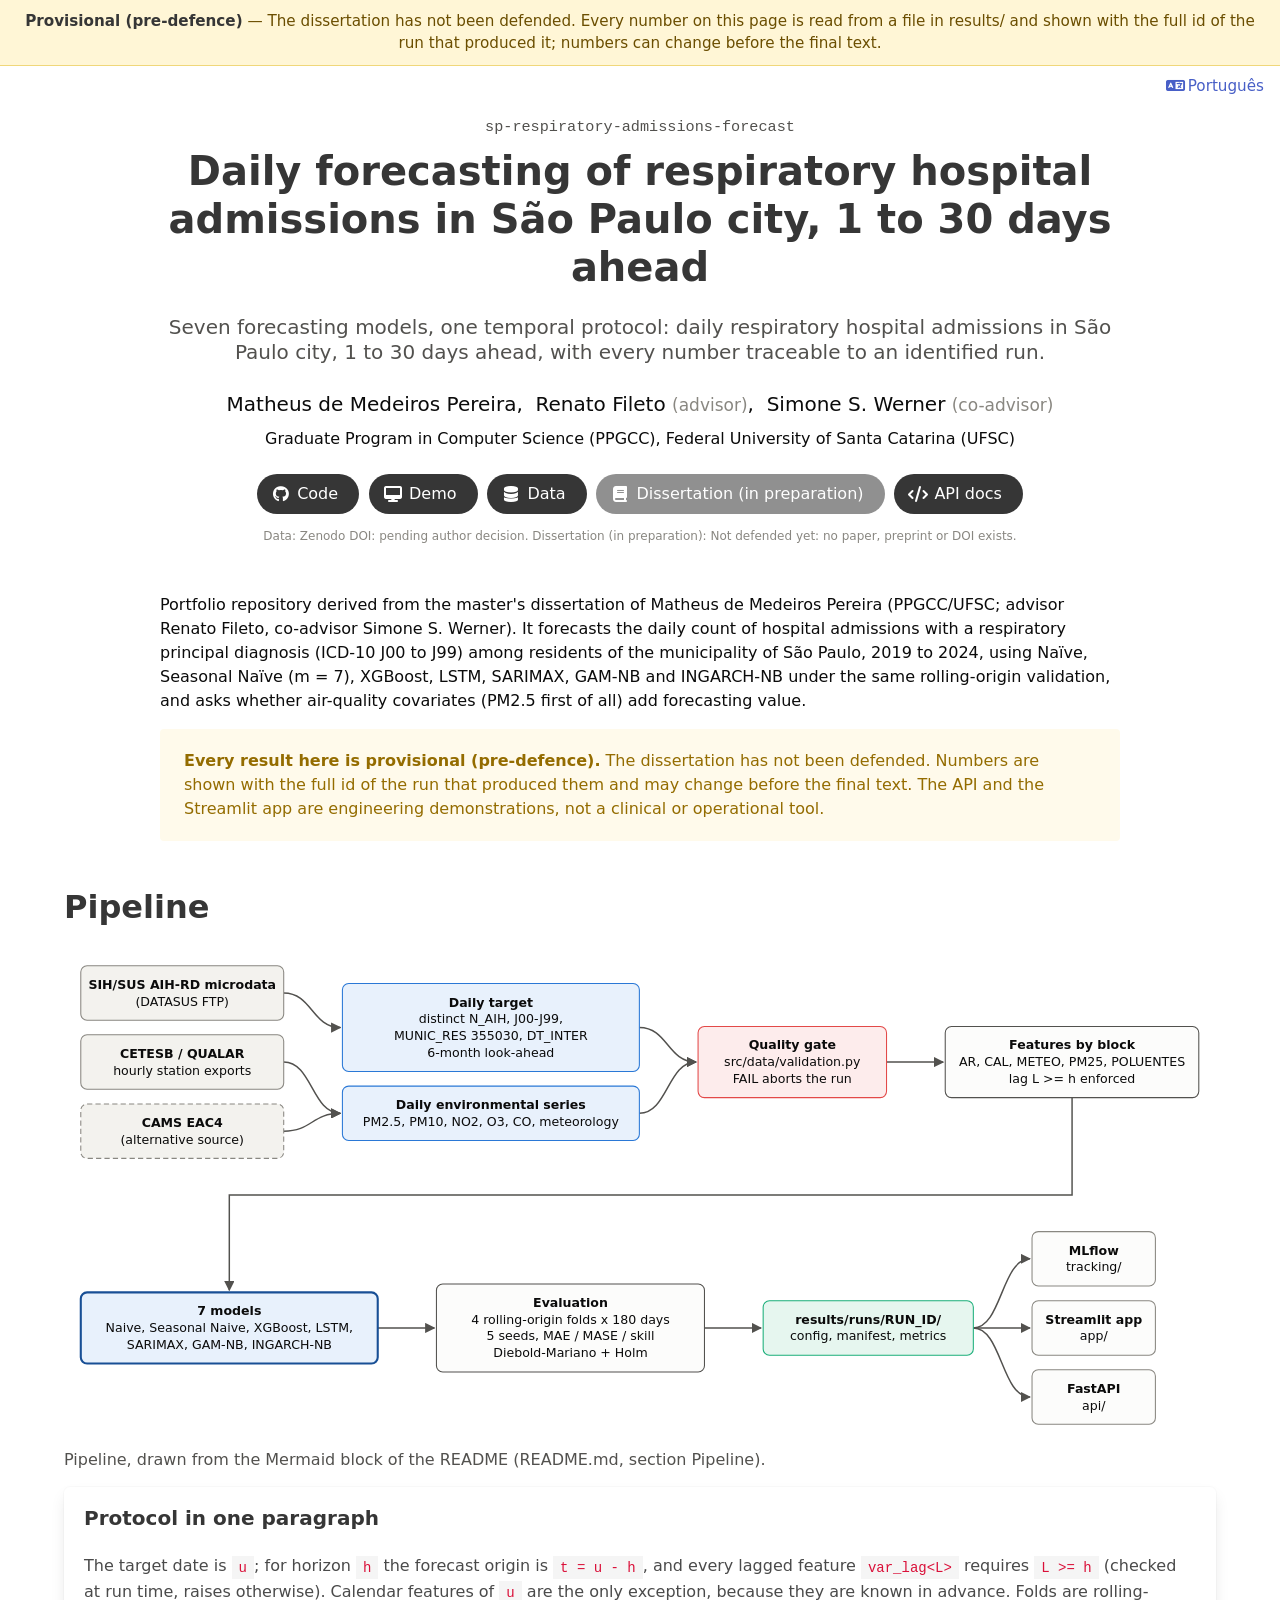
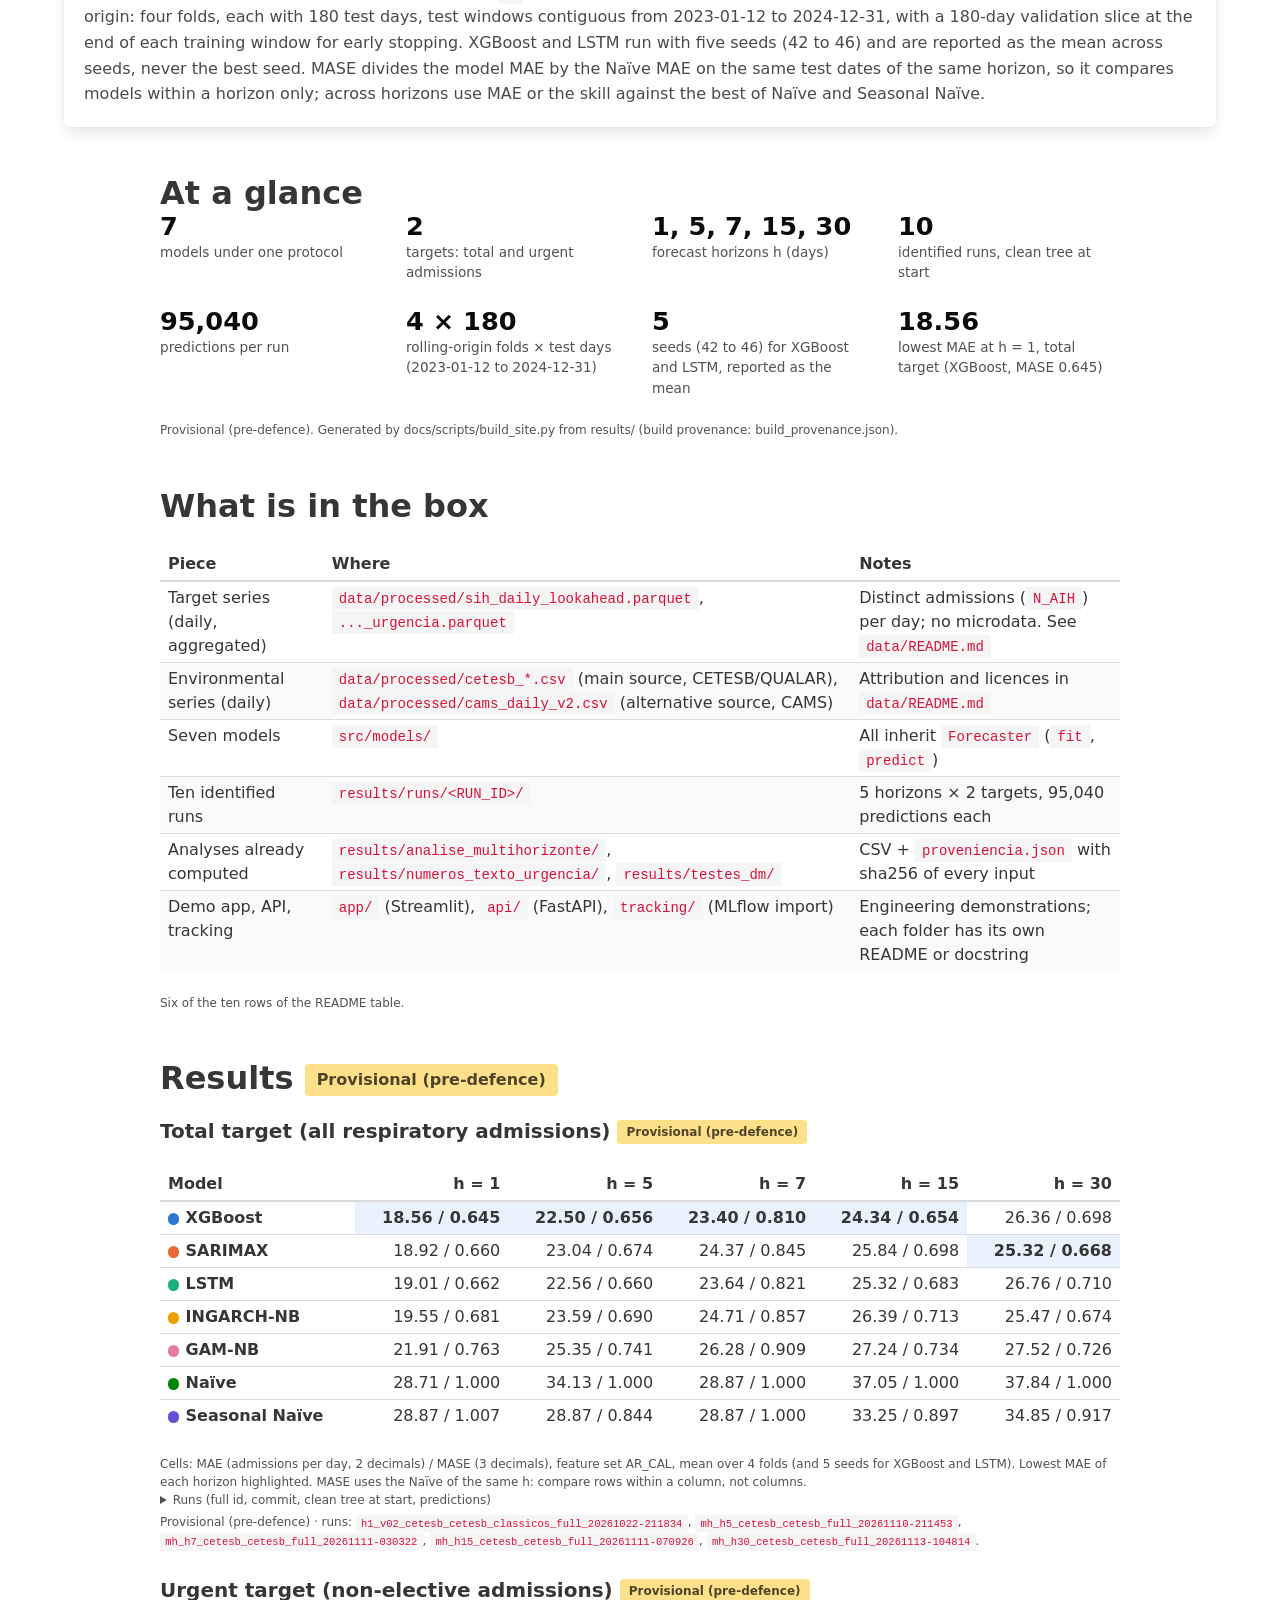
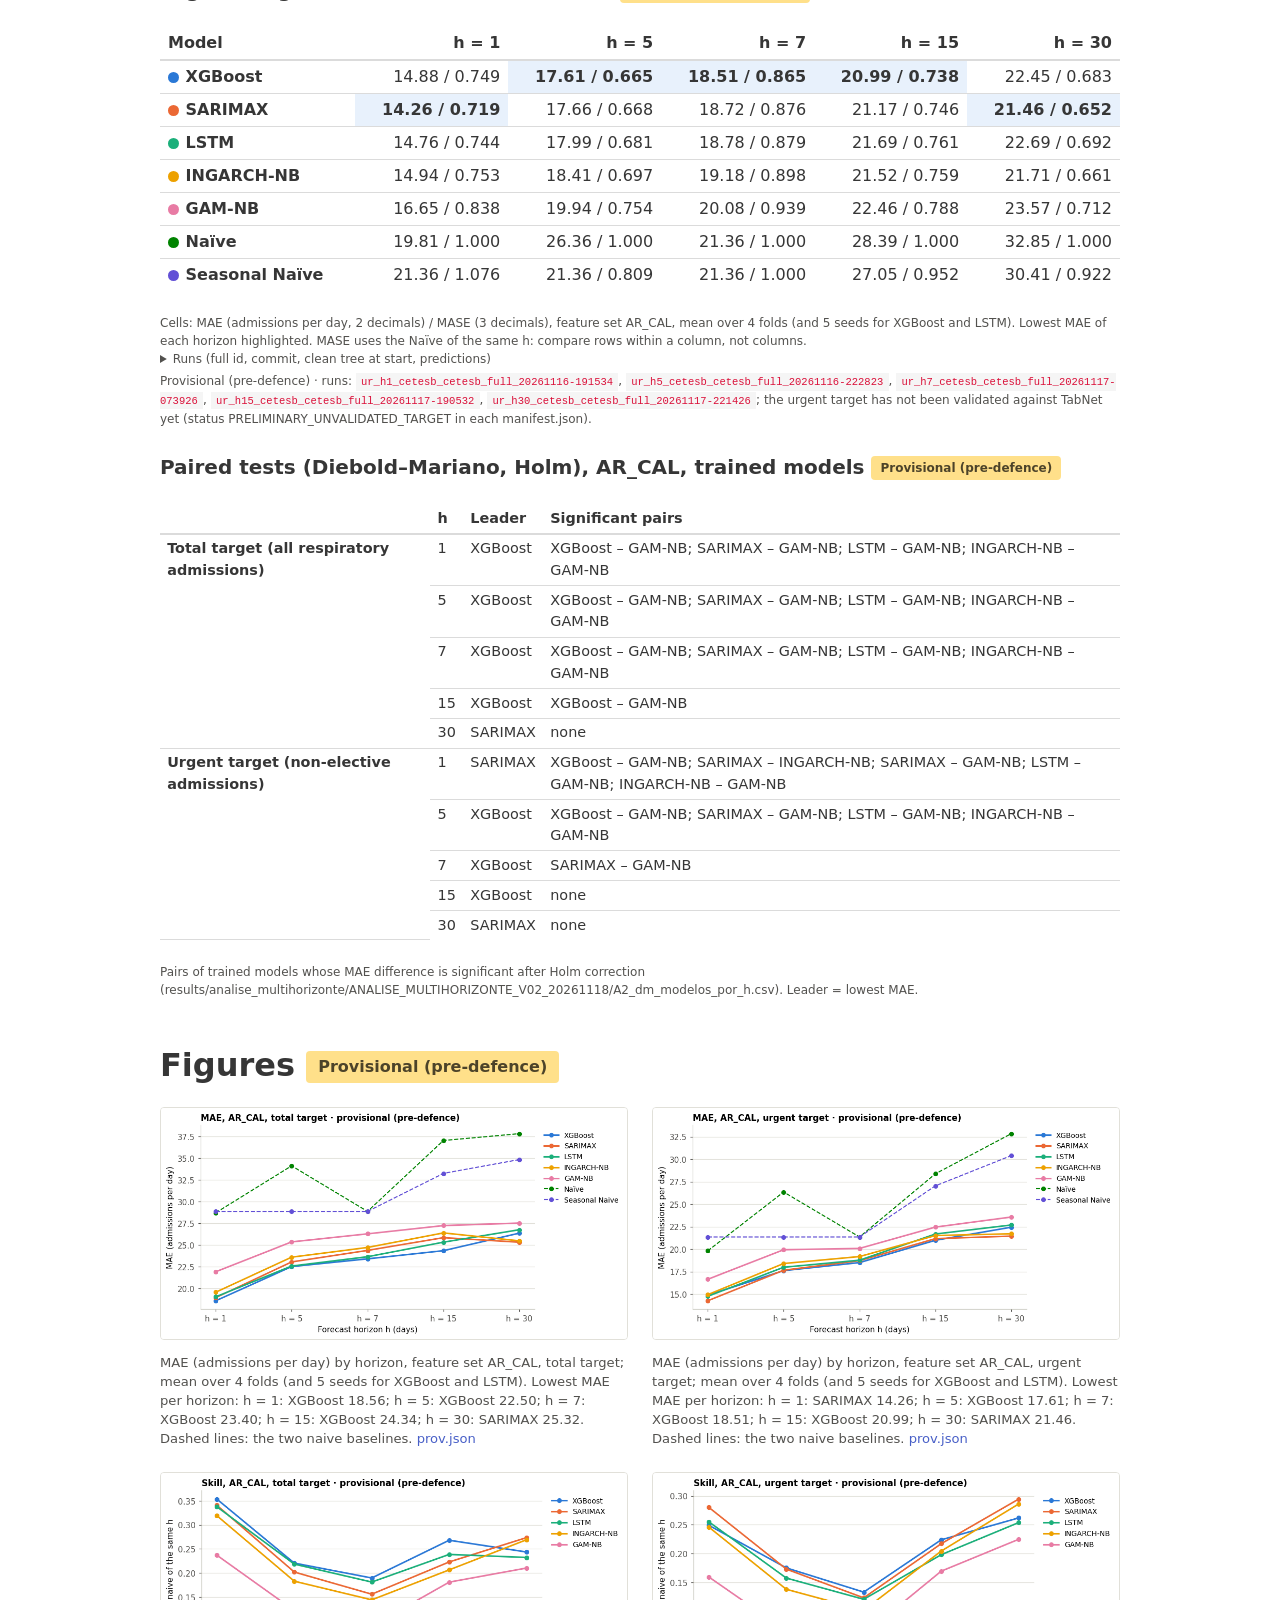
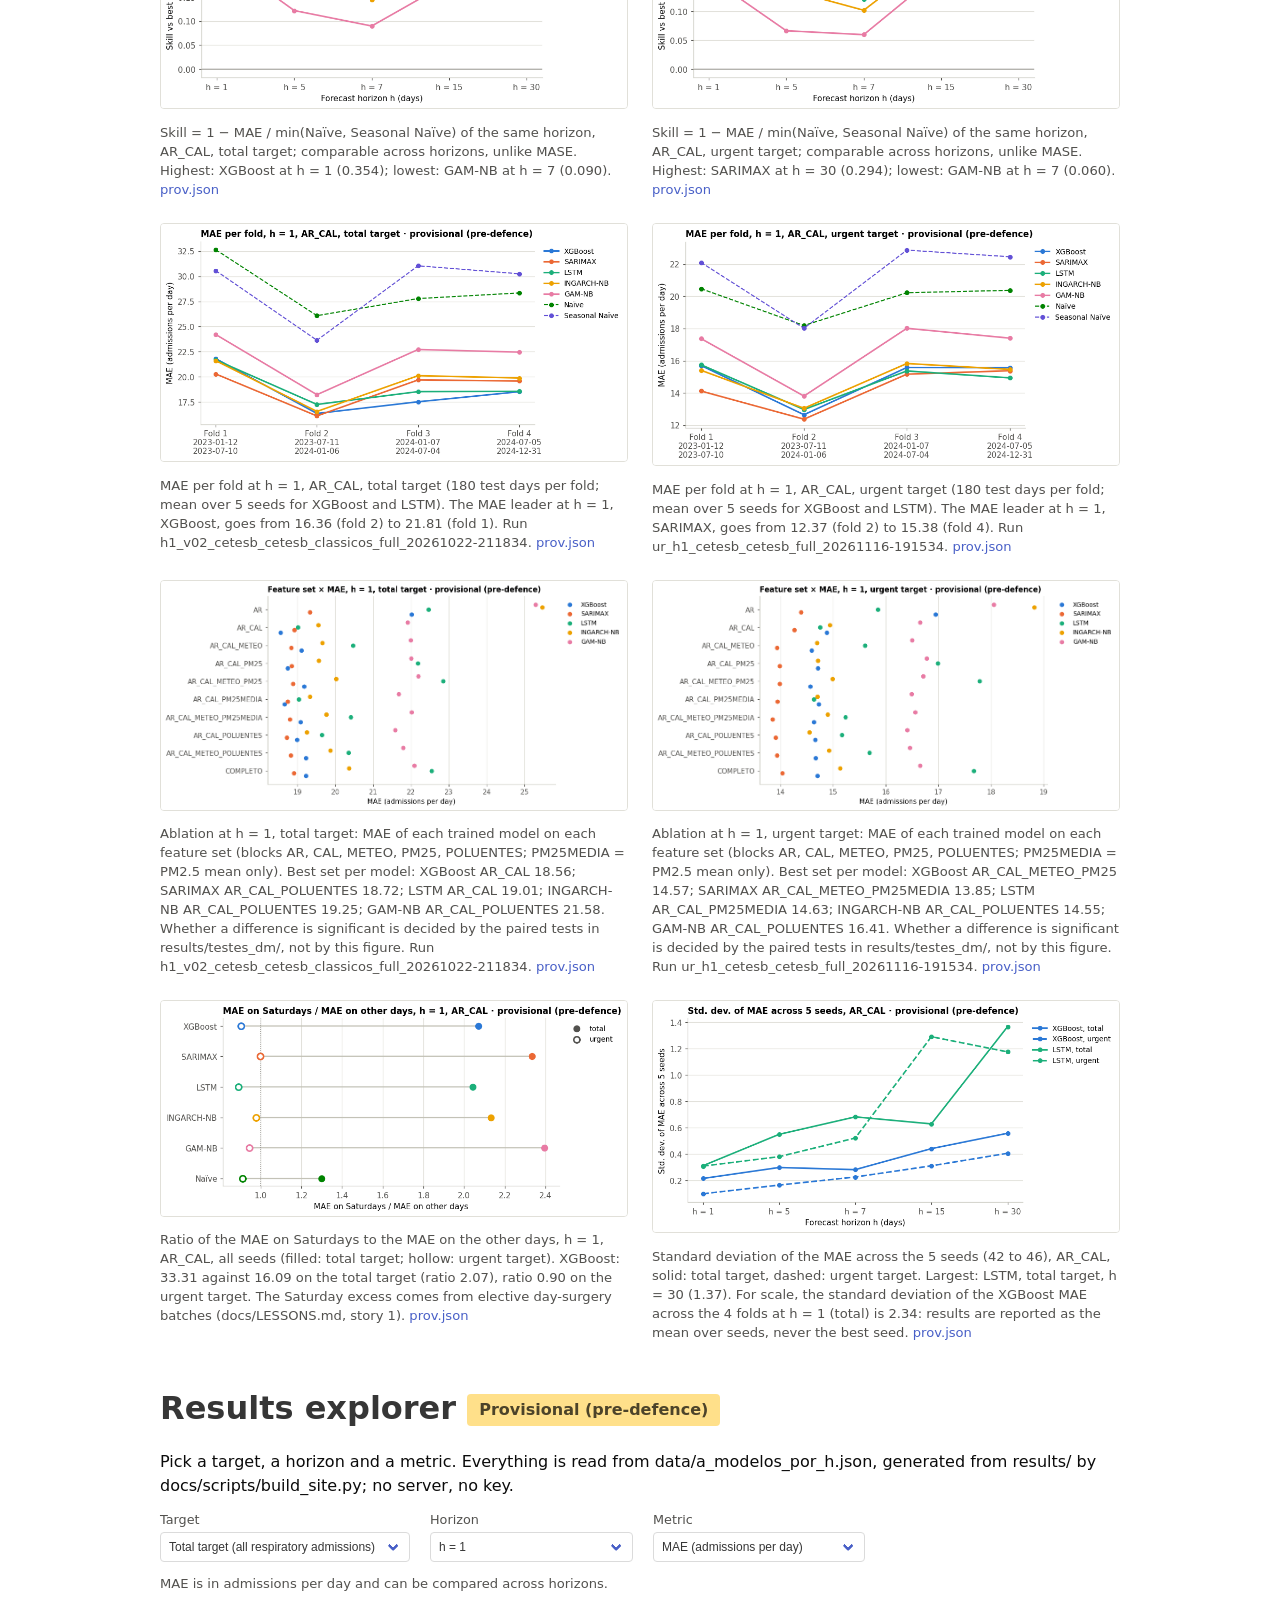
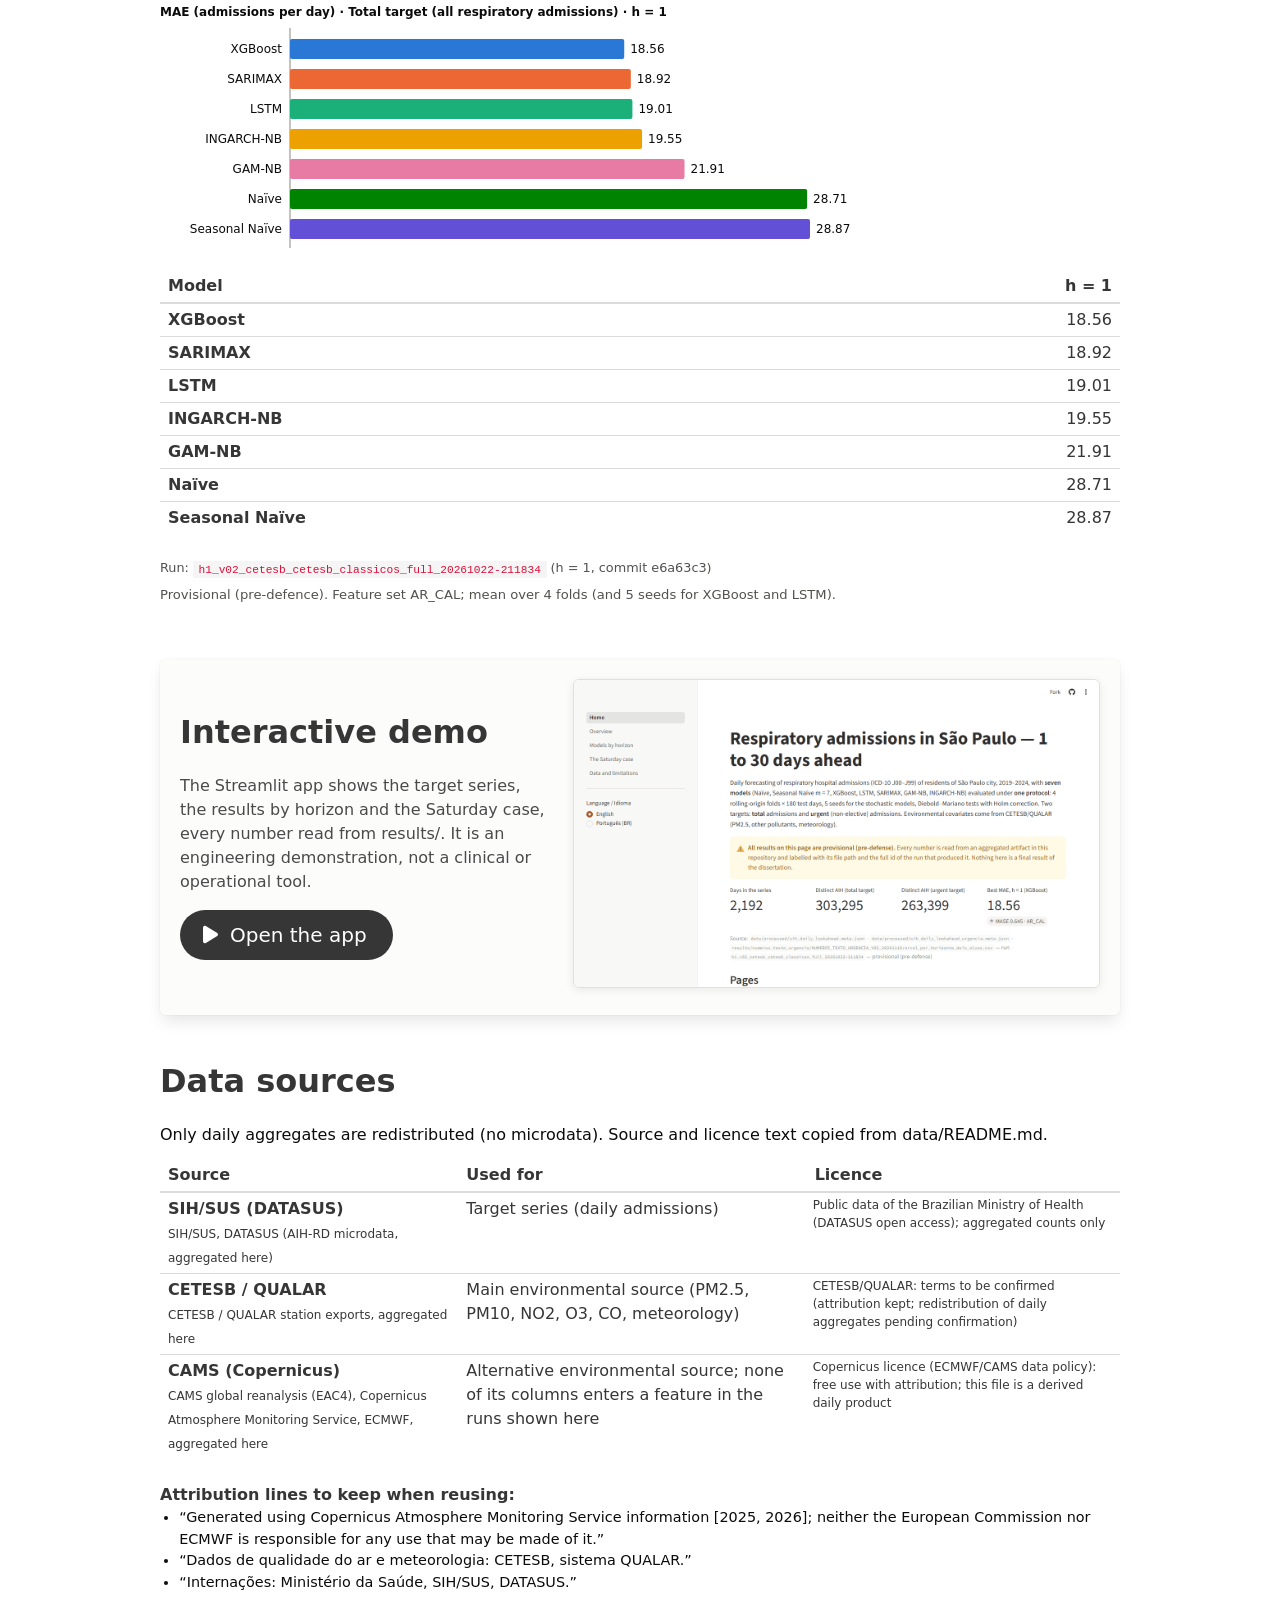
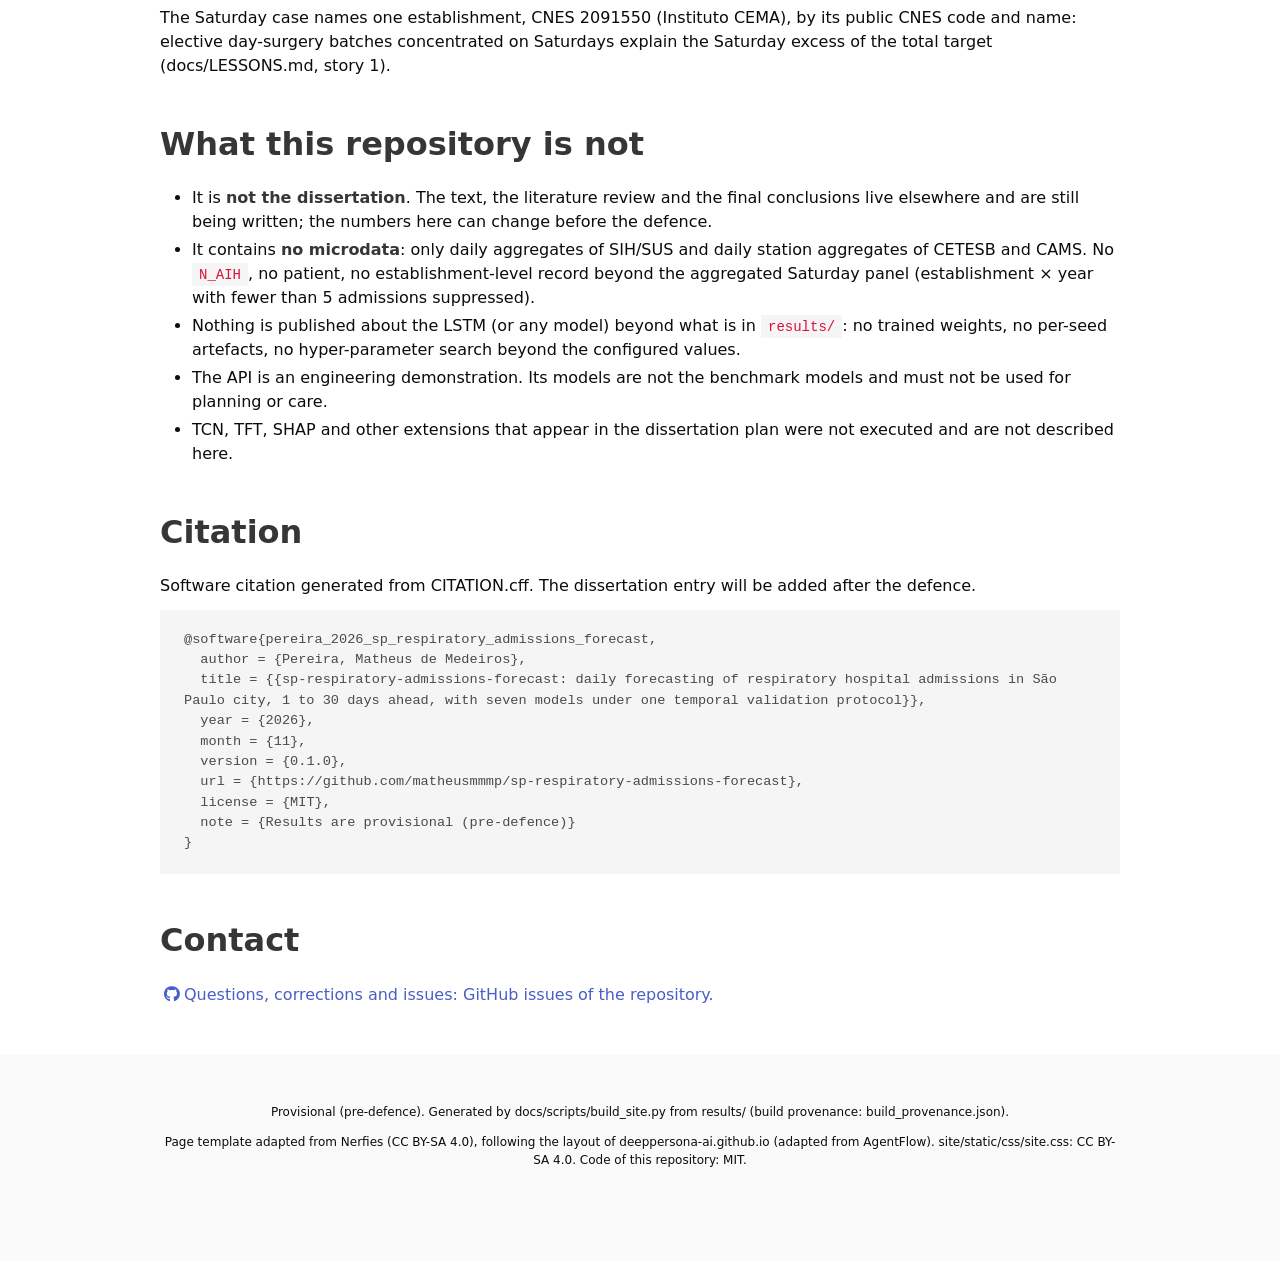
==== site/index.html @ 685dbd94 "feat(site): gerador da project page a partir de results/ e página gerada docs/scripts/build_site.py " ====
<!DOCTYPE html>
<html lang="en">
<head>
  <meta charset="utf-8">
  <meta name="viewport" content="width=device-width, initial-scale=1">
  <meta name="description" content="Seven forecasting models, one temporal protocol: daily respiratory hospital admissions in São Paulo city, 1 to 30 days ahead, with every number traceable to an identified run.">
  <title>sp-respiratory-admissions-forecast</title>
  <link rel="alternate" hreflang="pt-BR" href="index.pt-BR.html">
  <link rel="stylesheet" href="static/css/bulma.min.css">
  <link rel="stylesheet" href="static/css/fontawesome.all.min.css">
  <link rel="stylesheet" href="static/css/site.css">
</head>
<body>
<!-- Generated by docs/scripts/build_site.py from results/. Do not edit by hand: edit the script and rebuild. -->
<div class="provisional-banner" id="provisional-banner" role="note">
  <strong>Provisional (pre-defence)</strong> — The dissertation has not been defended. Every number on this page is read from a file in results/ and shown with the full id of the run that produced it; numbers can change before the final text.
</div>
<nav class="lang-switch"><a href="index.pt-BR.html" hreflang="pt-BR"><span class="icon"><i class="fas fa-language"></i></span>Português</a></nav>

<section class="hero">
  <div class="hero-body">
    <div class="container is-max-desktop has-text-centered">
      <p class="publication-repo"><code>sp-respiratory-admissions-forecast</code></p>
      <h1 class="title is-2 publication-title">Daily forecasting of respiratory hospital admissions in São Paulo city, 1 to 30 days ahead</h1>
      <p class="subtitle is-5 publication-subtitle">Seven forecasting models, one temporal protocol: daily respiratory hospital admissions in São Paulo city, 1 to 30 days ahead, with every number traceable to an identified run.</p>
      <div class="is-size-5 publication-authors">
        <span class="author-block">Matheus de Medeiros Pereira,</span>
        <span class="author-block">Renato Fileto <span class="author-role">(advisor)</span>,</span>
        <span class="author-block">Simone S. Werner <span class="author-role">(co-advisor)</span></span>

      </div>
      <div class="is-size-6 publication-authors"><span class="author-block">Graduate Program in Computer Science (PPGCC), Federal University of Santa Catarina (UFSC)</span></div>
      <div class="publication-links">
        <span class="link-block"><a href="https://github.com/matheusmmmp/sp-respiratory-admissions-forecast" class="button is-normal is-rounded is-dark"><span class="icon"><i class="fab fa-github"></i></span><span>Code</span></a></span>
        <span class="link-block"><a href="https://sp-respiratory-admissions-forecast.streamlit.app" class="button is-normal is-rounded is-dark"><span class="icon"><i class="fas fa-desktop"></i></span><span>Demo</span></a></span>
        <span class="link-block"><a href="https://github.com/matheusmmmp/sp-respiratory-admissions-forecast/blob/main/data/README.md" class="button is-normal is-rounded is-dark"><span class="icon"><i class="fas fa-database"></i></span><span>Data</span></a></span>
        <span class="link-block"><span class="button is-normal is-rounded is-dark is-disabled" id="btn-dissertation" aria-disabled="true" title="Not defended yet: no paper, preprint or DOI exists."><span class="icon"><i class="fas fa-book"></i></span><span>Dissertation (in preparation)</span></span></span>
        <span class="link-block"><a href="https://github.com/matheusmmmp/sp-respiratory-admissions-forecast/blob/main/api/README.md" class="button is-normal is-rounded is-dark"><span class="icon"><i class="fas fa-code"></i></span><span>API docs</span></a></span>
      </div>
      <p class="is-size-7 link-note">Data: Zenodo DOI: pending author decision. Dissertation (in preparation): Not defended yet: no paper, preprint or DOI exists.</p>
    </div>
  </div>
</section>

<section class="section pt-0">
  <div class="container is-max-desktop">
    <div class="content">
      <p>Portfolio repository derived from the master's dissertation of Matheus de Medeiros Pereira (PPGCC/UFSC; advisor Renato Fileto, co-advisor Simone S. Werner). It forecasts the daily count of hospital admissions with a respiratory principal diagnosis (ICD-10 J00 to J99) among residents of the municipality of São Paulo, 2019 to 2024, using Naïve, Seasonal Naïve (m = 7), XGBoost, LSTM, SARIMAX, GAM-NB and INGARCH-NB under the same rolling-origin validation, and asks whether air-quality covariates (PM2.5 first of all) add forecasting value.</p>
      <div class="notification is-warning is-light"><strong>Every result here is provisional (pre-defence).</strong> The dissertation has not been defended. Numbers are shown with the full id of the run that produced them and may change before the final text. The API and the Streamlit app are engineering demonstrations, not a clinical or operational tool.</div>
    </div>
  </div>
</section>

<section class="section pt-0" id="pipeline">
  <div class="container is-max-widescreen">
    <h2 class="title is-3">Pipeline</h2>
    <figure class="teaser"><img src="static/images/pipeline_en.svg" alt="Pipeline, drawn from the Mermaid block of the README (README.md, section Pipeline)." width="100%"><figcaption class="caption">Pipeline, drawn from the Mermaid block of the README (README.md, section Pipeline).</figcaption></figure>
    <div class="box protocol">
      <h3 class="title is-5">Protocol in one paragraph</h3>
      <p>The target date is <code>u</code>; for horizon <code>h</code> the forecast origin is <code>t = u - h</code>, and every lagged feature <code>var_lag&lt;L&gt;</code> requires <code>L &gt;= h</code> (checked at run time, raises otherwise). Calendar features of <code>u</code> are the only exception, because they are known in advance. Folds are rolling-origin: four folds, each with 180 test days, test windows contiguous from 2023-01-12 to 2024-12-31, with a 180-day validation slice at the end of each training window for early stopping. XGBoost and LSTM run with five seeds (42 to 46) and are reported as the mean across seeds, never the best seed. MASE divides the model MAE by the Naïve MAE on the same test dates of the same horizon, so it compares models within a horizon only; across horizons use MAE or the skill against the best of Naïve and Seasonal Naïve.</p>
    </div>
  </div>
</section>

<section class="section pt-0" id="glance">
  <div class="container is-max-desktop">
    <h2 class="title is-3">At a glance</h2>
  </div>
  <div class="container is-max-desktop">
    <div class="columns is-multiline is-mobile glance">
      <div class="column is-half-mobile is-one-quarter-tablet"><p class="glance-num">7</p><p class="glance-txt">models under one protocol</p></div>
      <div class="column is-half-mobile is-one-quarter-tablet"><p class="glance-num">2</p><p class="glance-txt">targets: total and urgent admissions</p></div>
      <div class="column is-half-mobile is-one-quarter-tablet"><p class="glance-num">1, 5, 7, 15, 30</p><p class="glance-txt">forecast horizons h (days)</p></div>
      <div class="column is-half-mobile is-one-quarter-tablet"><p class="glance-num">10</p><p class="glance-txt">identified runs, clean tree at start</p></div>
      <div class="column is-half-mobile is-one-quarter-tablet"><p class="glance-num">95,040</p><p class="glance-txt">predictions per run</p></div>
      <div class="column is-half-mobile is-one-quarter-tablet"><p class="glance-num">4 × 180</p><p class="glance-txt">rolling-origin folds × test days (2023-01-12 to 2024-12-31)</p></div>
      <div class="column is-half-mobile is-one-quarter-tablet"><p class="glance-num">5</p><p class="glance-txt">seeds (42 to 46) for XGBoost and LSTM, reported as the mean</p></div>
      <div class="column is-half-mobile is-one-quarter-tablet"><p class="glance-num">18.56</p><p class="glance-txt">lowest MAE at h = 1, total target (XGBoost, MASE 0.645)</p></div>

    </div>
    <p class="is-size-7 caption">Provisional (pre-defence). Generated by docs/scripts/build_site.py from results/ (build provenance: build_provenance.json).</p>
  </div>
</section>

<section class="section pt-0" id="box">
  <div class="container is-max-desktop">
    <h2 class="title is-3">What is in the box</h2>
    <div class="table-container">
      <table class="table is-fullwidth is-narrow is-striped">
        <thead><tr><th>Piece</th><th>Where</th><th>Notes</th></tr></thead>
        <tbody><tr><td>Target series (daily, aggregated)</td><td><a href="https://github.com/matheusmmmp/sp-respiratory-admissions-forecast/blob/main/data/processed/sih_daily_lookahead.parquet"><code>data/processed/sih_daily_lookahead.parquet</code></a>, <code>..._urgencia.parquet</code></td><td>Distinct admissions (<code>N_AIH</code>) per day; no microdata. See <a href="https://github.com/matheusmmmp/sp-respiratory-admissions-forecast/blob/main/data/README.md"><code>data/README.md</code></a></td></tr><tr><td>Environmental series (daily)</td><td><code>data/processed/cetesb_*.csv</code> (main source, CETESB/QUALAR), <a href="https://github.com/matheusmmmp/sp-respiratory-admissions-forecast/blob/main/data/processed/cams_daily_v2.csv"><code>data/processed/cams_daily_v2.csv</code></a> (alternative source, CAMS)</td><td>Attribution and licences in <a href="https://github.com/matheusmmmp/sp-respiratory-admissions-forecast/blob/main/data/README.md"><code>data/README.md</code></a></td></tr><tr><td>Seven models</td><td><a href="https://github.com/matheusmmmp/sp-respiratory-admissions-forecast/tree/main/src/models"><code>src/models/</code></a></td><td>All inherit <code>Forecaster</code> (<code>fit</code>, <code>predict</code>)</td></tr><tr><td>Ten identified runs</td><td><code>results/runs/&lt;RUN_ID&gt;/</code></td><td>5 horizons × 2 targets, 95,040 predictions each</td></tr><tr><td>Analyses already computed</td><td><a href="https://github.com/matheusmmmp/sp-respiratory-admissions-forecast/tree/main/results/analise_multihorizonte"><code>results/analise_multihorizonte/</code></a>, <a href="https://github.com/matheusmmmp/sp-respiratory-admissions-forecast/tree/main/results/numeros_texto_urgencia"><code>results/numeros_texto_urgencia/</code></a>, <a href="https://github.com/matheusmmmp/sp-respiratory-admissions-forecast/tree/main/results/testes_dm"><code>results/testes_dm/</code></a></td><td>CSV + <code>proveniencia.json</code> with sha256 of every input</td></tr><tr><td>Demo app, API, tracking</td><td><a href="https://github.com/matheusmmmp/sp-respiratory-admissions-forecast/tree/main/app"><code>app/</code></a> (Streamlit), <a href="https://github.com/matheusmmmp/sp-respiratory-admissions-forecast/tree/main/api"><code>api/</code></a> (FastAPI), <a href="https://github.com/matheusmmmp/sp-respiratory-admissions-forecast/tree/main/tracking"><code>tracking/</code></a> (MLflow import)</td><td>Engineering demonstrations; each folder has its own README or docstring</td></tr></tbody>
      </table>
    </div>
    <p class="is-size-7 caption">Six of the ten rows of the README table.</p>
  </div>
</section>

<section class="section pt-0" id="results">
  <div class="container is-max-desktop">
    <h2 class="title is-3">Results <span class="tag is-warning is-medium provisional-tag">Provisional (pre-defence)</span></h2>

    <h3 class="title is-5">Total target (all respiratory admissions) <span class="tag is-warning provisional-tag">Provisional (pre-defence)</span></h3>
    <div class="table-container">
      <table class="table is-fullwidth is-narrow results-table" id="tabela-total">
        <thead><tr><th>Model</th><th class="has-text-right">h = 1</th><th class="has-text-right">h = 5</th><th class="has-text-right">h = 7</th><th class="has-text-right">h = 15</th><th class="has-text-right">h = 30</th></tr></thead>
        <tbody>
        <tr><th><span class="dot" style="background:#2a78d6"></span>XGBoost</th><td class="num is-leader" data-alvo="total" data-h="1" data-modelo="xgboost">18.56 / 0.645</td><td class="num is-leader" data-alvo="total" data-h="5" data-modelo="xgboost">22.50 / 0.656</td><td class="num is-leader" data-alvo="total" data-h="7" data-modelo="xgboost">23.40 / 0.810</td><td class="num is-leader" data-alvo="total" data-h="15" data-modelo="xgboost">24.34 / 0.654</td><td class="num" data-alvo="total" data-h="30" data-modelo="xgboost">26.36 / 0.698</td></tr>
        <tr><th><span class="dot" style="background:#eb6834"></span>SARIMAX</th><td class="num" data-alvo="total" data-h="1" data-modelo="sarimax">18.92 / 0.660</td><td class="num" data-alvo="total" data-h="5" data-modelo="sarimax">23.04 / 0.674</td><td class="num" data-alvo="total" data-h="7" data-modelo="sarimax">24.37 / 0.845</td><td class="num" data-alvo="total" data-h="15" data-modelo="sarimax">25.84 / 0.698</td><td class="num is-leader" data-alvo="total" data-h="30" data-modelo="sarimax">25.32 / 0.668</td></tr>
        <tr><th><span class="dot" style="background:#1baf7a"></span>LSTM</th><td class="num" data-alvo="total" data-h="1" data-modelo="lstm">19.01 / 0.662</td><td class="num" data-alvo="total" data-h="5" data-modelo="lstm">22.56 / 0.660</td><td class="num" data-alvo="total" data-h="7" data-modelo="lstm">23.64 / 0.821</td><td class="num" data-alvo="total" data-h="15" data-modelo="lstm">25.32 / 0.683</td><td class="num" data-alvo="total" data-h="30" data-modelo="lstm">26.76 / 0.710</td></tr>
        <tr><th><span class="dot" style="background:#eda100"></span>INGARCH-NB</th><td class="num" data-alvo="total" data-h="1" data-modelo="ingarch_nb">19.55 / 0.681</td><td class="num" data-alvo="total" data-h="5" data-modelo="ingarch_nb">23.59 / 0.690</td><td class="num" data-alvo="total" data-h="7" data-modelo="ingarch_nb">24.71 / 0.857</td><td class="num" data-alvo="total" data-h="15" data-modelo="ingarch_nb">26.39 / 0.713</td><td class="num" data-alvo="total" data-h="30" data-modelo="ingarch_nb">25.47 / 0.674</td></tr>
        <tr><th><span class="dot" style="background:#e87ba4"></span>GAM-NB</th><td class="num" data-alvo="total" data-h="1" data-modelo="gam_nb">21.91 / 0.763</td><td class="num" data-alvo="total" data-h="5" data-modelo="gam_nb">25.35 / 0.741</td><td class="num" data-alvo="total" data-h="7" data-modelo="gam_nb">26.28 / 0.909</td><td class="num" data-alvo="total" data-h="15" data-modelo="gam_nb">27.24 / 0.734</td><td class="num" data-alvo="total" data-h="30" data-modelo="gam_nb">27.52 / 0.726</td></tr>
        <tr><th><span class="dot" style="background:#008300"></span>Naïve</th><td class="num" data-alvo="total" data-h="1" data-modelo="naive">28.71 / 1.000</td><td class="num" data-alvo="total" data-h="5" data-modelo="naive">34.13 / 1.000</td><td class="num" data-alvo="total" data-h="7" data-modelo="naive">28.87 / 1.000</td><td class="num" data-alvo="total" data-h="15" data-modelo="naive">37.05 / 1.000</td><td class="num" data-alvo="total" data-h="30" data-modelo="naive">37.84 / 1.000</td></tr>
        <tr><th><span class="dot" style="background:#6250d6"></span>Seasonal Naïve</th><td class="num" data-alvo="total" data-h="1" data-modelo="seasonal_naive">28.87 / 1.007</td><td class="num" data-alvo="total" data-h="5" data-modelo="seasonal_naive">28.87 / 0.844</td><td class="num" data-alvo="total" data-h="7" data-modelo="seasonal_naive">28.87 / 1.000</td><td class="num" data-alvo="total" data-h="15" data-modelo="seasonal_naive">33.25 / 0.897</td><td class="num" data-alvo="total" data-h="30" data-modelo="seasonal_naive">34.85 / 0.917</td></tr>

        </tbody>
      </table>
    </div>
    <p class="is-size-7 caption">Cells: MAE (admissions per day, 2 decimals) / MASE (3 decimals), feature set AR_CAL, mean over 4 folds (and 5 seeds for XGBoost and LSTM). Lowest MAE of each horizon highlighted. MASE uses the Naïve of the same h: compare rows within a column, not columns.</p>
    <details class="runs-note"><summary class="is-size-7">Runs (full id, commit, clean tree at start, predictions)</summary>
      <ul class="is-size-7"><li>h = 1: <code>h1_v02_cetesb_cetesb_classicos_full_20261022-211834</code> · <code>e6a63c3</code> · clean tree · 95,040</li><li>h = 5: <code>mh_h5_cetesb_cetesb_full_20261110-211453</code> · <code>5436606</code> · clean tree · 95,040</li><li>h = 7: <code>mh_h7_cetesb_cetesb_full_20261111-030322</code> · <code>49c2188</code> · clean tree · 95,040</li><li>h = 15: <code>mh_h15_cetesb_cetesb_full_20261111-070926</code> · <code>b5bb35f</code> · clean tree · 95,040</li><li>h = 30: <code>mh_h30_cetesb_cetesb_full_20261113-104814</code> · <code>e4828bc</code> · clean tree · 95,040</li></ul>
    </details>
    <p class="is-size-7 footnote">Provisional (pre-defence) · runs: <code>h1_v02_cetesb_cetesb_classicos_full_20261022-211834</code>, <code>mh_h5_cetesb_cetesb_full_20261110-211453</code>, <code>mh_h7_cetesb_cetesb_full_20261111-030322</code>, <code>mh_h15_cetesb_cetesb_full_20261111-070926</code>, <code>mh_h30_cetesb_cetesb_full_20261113-104814</code>.</p>

    <h3 class="title is-5">Urgent target (non-elective admissions) <span class="tag is-warning provisional-tag">Provisional (pre-defence)</span></h3>
    <div class="table-container">
      <table class="table is-fullwidth is-narrow results-table" id="tabela-urgencia">
        <thead><tr><th>Model</th><th class="has-text-right">h = 1</th><th class="has-text-right">h = 5</th><th class="has-text-right">h = 7</th><th class="has-text-right">h = 15</th><th class="has-text-right">h = 30</th></tr></thead>
        <tbody>
        <tr><th><span class="dot" style="background:#2a78d6"></span>XGBoost</th><td class="num" data-alvo="urgencia" data-h="1" data-modelo="xgboost">14.88 / 0.749</td><td class="num is-leader" data-alvo="urgencia" data-h="5" data-modelo="xgboost">17.61 / 0.665</td><td class="num is-leader" data-alvo="urgencia" data-h="7" data-modelo="xgboost">18.51 / 0.865</td><td class="num is-leader" data-alvo="urgencia" data-h="15" data-modelo="xgboost">20.99 / 0.738</td><td class="num" data-alvo="urgencia" data-h="30" data-modelo="xgboost">22.45 / 0.683</td></tr>
        <tr><th><span class="dot" style="background:#eb6834"></span>SARIMAX</th><td class="num is-leader" data-alvo="urgencia" data-h="1" data-modelo="sarimax">14.26 / 0.719</td><td class="num" data-alvo="urgencia" data-h="5" data-modelo="sarimax">17.66 / 0.668</td><td class="num" data-alvo="urgencia" data-h="7" data-modelo="sarimax">18.72 / 0.876</td><td class="num" data-alvo="urgencia" data-h="15" data-modelo="sarimax">21.17 / 0.746</td><td class="num is-leader" data-alvo="urgencia" data-h="30" data-modelo="sarimax">21.46 / 0.652</td></tr>
        <tr><th><span class="dot" style="background:#1baf7a"></span>LSTM</th><td class="num" data-alvo="urgencia" data-h="1" data-modelo="lstm">14.76 / 0.744</td><td class="num" data-alvo="urgencia" data-h="5" data-modelo="lstm">17.99 / 0.681</td><td class="num" data-alvo="urgencia" data-h="7" data-modelo="lstm">18.78 / 0.879</td><td class="num" data-alvo="urgencia" data-h="15" data-modelo="lstm">21.69 / 0.761</td><td class="num" data-alvo="urgencia" data-h="30" data-modelo="lstm">22.69 / 0.692</td></tr>
        <tr><th><span class="dot" style="background:#eda100"></span>INGARCH-NB</th><td class="num" data-alvo="urgencia" data-h="1" data-modelo="ingarch_nb">14.94 / 0.753</td><td class="num" data-alvo="urgencia" data-h="5" data-modelo="ingarch_nb">18.41 / 0.697</td><td class="num" data-alvo="urgencia" data-h="7" data-modelo="ingarch_nb">19.18 / 0.898</td><td class="num" data-alvo="urgencia" data-h="15" data-modelo="ingarch_nb">21.52 / 0.759</td><td class="num" data-alvo="urgencia" data-h="30" data-modelo="ingarch_nb">21.71 / 0.661</td></tr>
        <tr><th><span class="dot" style="background:#e87ba4"></span>GAM-NB</th><td class="num" data-alvo="urgencia" data-h="1" data-modelo="gam_nb">16.65 / 0.838</td><td class="num" data-alvo="urgencia" data-h="5" data-modelo="gam_nb">19.94 / 0.754</td><td class="num" data-alvo="urgencia" data-h="7" data-modelo="gam_nb">20.08 / 0.939</td><td class="num" data-alvo="urgencia" data-h="15" data-modelo="gam_nb">22.46 / 0.788</td><td class="num" data-alvo="urgencia" data-h="30" data-modelo="gam_nb">23.57 / 0.712</td></tr>
        <tr><th><span class="dot" style="background:#008300"></span>Naïve</th><td class="num" data-alvo="urgencia" data-h="1" data-modelo="naive">19.81 / 1.000</td><td class="num" data-alvo="urgencia" data-h="5" data-modelo="naive">26.36 / 1.000</td><td class="num" data-alvo="urgencia" data-h="7" data-modelo="naive">21.36 / 1.000</td><td class="num" data-alvo="urgencia" data-h="15" data-modelo="naive">28.39 / 1.000</td><td class="num" data-alvo="urgencia" data-h="30" data-modelo="naive">32.85 / 1.000</td></tr>
        <tr><th><span class="dot" style="background:#6250d6"></span>Seasonal Naïve</th><td class="num" data-alvo="urgencia" data-h="1" data-modelo="seasonal_naive">21.36 / 1.076</td><td class="num" data-alvo="urgencia" data-h="5" data-modelo="seasonal_naive">21.36 / 0.809</td><td class="num" data-alvo="urgencia" data-h="7" data-modelo="seasonal_naive">21.36 / 1.000</td><td class="num" data-alvo="urgencia" data-h="15" data-modelo="seasonal_naive">27.05 / 0.952</td><td class="num" data-alvo="urgencia" data-h="30" data-modelo="seasonal_naive">30.41 / 0.922</td></tr>

        </tbody>
      </table>
    </div>
    <p class="is-size-7 caption">Cells: MAE (admissions per day, 2 decimals) / MASE (3 decimals), feature set AR_CAL, mean over 4 folds (and 5 seeds for XGBoost and LSTM). Lowest MAE of each horizon highlighted. MASE uses the Naïve of the same h: compare rows within a column, not columns.</p>
    <details class="runs-note"><summary class="is-size-7">Runs (full id, commit, clean tree at start, predictions)</summary>
      <ul class="is-size-7"><li>h = 1: <code>ur_h1_cetesb_cetesb_full_20261116-191534</code> · <code>eeeef00</code> · clean tree · 95,040</li><li>h = 5: <code>ur_h5_cetesb_cetesb_full_20261116-222823</code> · <code>8325cee</code> · clean tree · 95,040</li><li>h = 7: <code>ur_h7_cetesb_cetesb_full_20261117-073926</code> · <code>dfc3c57</code> · clean tree · 95,040</li><li>h = 15: <code>ur_h15_cetesb_cetesb_full_20261117-190532</code> · <code>1252ad5</code> · clean tree · 95,040</li><li>h = 30: <code>ur_h30_cetesb_cetesb_full_20261117-221426</code> · <code>8be599e</code> · clean tree · 95,040</li></ul>
    </details>
    <p class="is-size-7 footnote">Provisional (pre-defence) · runs: <code>ur_h1_cetesb_cetesb_full_20261116-191534</code>, <code>ur_h5_cetesb_cetesb_full_20261116-222823</code>, <code>ur_h7_cetesb_cetesb_full_20261117-073926</code>, <code>ur_h15_cetesb_cetesb_full_20261117-190532</code>, <code>ur_h30_cetesb_cetesb_full_20261117-221426</code>; the urgent target has not been validated against TabNet yet (status PRELIMINARY_UNVALIDATED_TARGET in each manifest.json).</p>


    <h3 class="title is-5 mt-5">Paired tests (Diebold–Mariano, Holm), AR_CAL, trained models <span class="tag is-warning provisional-tag">Provisional (pre-defence)</span></h3>
    <div class="table-container">
      <table class="table is-fullwidth is-narrow dm-table">
        <thead><tr><th></th><th>h</th><th>Leader</th><th>Significant pairs</th></tr></thead>
        <tbody>
        <tr><th rowspan="5">Total target (all respiratory admissions)</th><td>1</td><td>XGBoost</td><td>XGBoost – GAM-NB; SARIMAX – GAM-NB; LSTM – GAM-NB; INGARCH-NB – GAM-NB</td></tr>
        <tr><td>5</td><td>XGBoost</td><td>XGBoost – GAM-NB; SARIMAX – GAM-NB; LSTM – GAM-NB; INGARCH-NB – GAM-NB</td></tr>
        <tr><td>7</td><td>XGBoost</td><td>XGBoost – GAM-NB; SARIMAX – GAM-NB; LSTM – GAM-NB; INGARCH-NB – GAM-NB</td></tr>
        <tr><td>15</td><td>XGBoost</td><td>XGBoost – GAM-NB</td></tr>
        <tr><td>30</td><td>SARIMAX</td><td>none</td></tr>
        <tr><th rowspan="5">Urgent target (non-elective admissions)</th><td>1</td><td>SARIMAX</td><td>XGBoost – GAM-NB; SARIMAX – INGARCH-NB; SARIMAX – GAM-NB; LSTM – GAM-NB; INGARCH-NB – GAM-NB</td></tr>
        <tr><td>5</td><td>XGBoost</td><td>XGBoost – GAM-NB; SARIMAX – GAM-NB; LSTM – GAM-NB; INGARCH-NB – GAM-NB</td></tr>
        <tr><td>7</td><td>XGBoost</td><td>SARIMAX – GAM-NB</td></tr>
        <tr><td>15</td><td>XGBoost</td><td>none</td></tr>
        <tr><td>30</td><td>SARIMAX</td><td>none</td></tr>

        </tbody>
      </table>
    </div>
    <p class="is-size-7 caption">Pairs of trained models whose MAE difference is significant after Holm correction (results/analise_multihorizonte/ANALISE_MULTIHORIZONTE_V02_20261118/A2_dm_modelos_por_h.csv). Leader = lowest MAE.</p>
  </div>
</section>

<section class="section pt-0" id="figures">
  <div class="container is-max-desktop">
    <h2 class="title is-3">Figures <span class="tag is-warning is-medium provisional-tag">Provisional (pre-defence)</span></h2>
    <div class="columns is-multiline">

      <div class="column is-half-desktop is-full-tablet">
        <figure class="result-fig" id="fig_mae_por_h_total">
          <a href="static/images/fig_mae_por_h_total_en.png"><img src="static/images/fig_mae_por_h_total_en.png" alt="MAE, AR_CAL, total target · provisional (pre-defence)" loading="lazy"></a>
          <figcaption class="caption">MAE (admissions per day) by horizon, feature set AR_CAL, total target; mean over 4 folds (and 5 seeds for XGBoost and LSTM). Lowest MAE per horizon: h = 1: XGBoost 18.56; h = 5: XGBoost 22.50; h = 7: XGBoost 23.40; h = 15: XGBoost 24.34; h = 30: SARIMAX 25.32. Dashed lines: the two naive baselines. <a href="static/images/fig_mae_por_h_total_en.prov.json">prov.json</a></figcaption>
        </figure>
      </div>

      <div class="column is-half-desktop is-full-tablet">
        <figure class="result-fig" id="fig_mae_por_h_urgencia">
          <a href="static/images/fig_mae_por_h_urgencia_en.png"><img src="static/images/fig_mae_por_h_urgencia_en.png" alt="MAE, AR_CAL, urgent target · provisional (pre-defence)" loading="lazy"></a>
          <figcaption class="caption">MAE (admissions per day) by horizon, feature set AR_CAL, urgent target; mean over 4 folds (and 5 seeds for XGBoost and LSTM). Lowest MAE per horizon: h = 1: SARIMAX 14.26; h = 5: XGBoost 17.61; h = 7: XGBoost 18.51; h = 15: XGBoost 20.99; h = 30: SARIMAX 21.46. Dashed lines: the two naive baselines. <a href="static/images/fig_mae_por_h_urgencia_en.prov.json">prov.json</a></figcaption>
        </figure>
      </div>

      <div class="column is-half-desktop is-full-tablet">
        <figure class="result-fig" id="fig_skill_por_h_total">
          <a href="static/images/fig_skill_por_h_total_en.png"><img src="static/images/fig_skill_por_h_total_en.png" alt="Skill, AR_CAL, total target · provisional (pre-defence)" loading="lazy"></a>
          <figcaption class="caption">Skill = 1 − MAE / min(Naïve, Seasonal Naïve) of the same horizon, AR_CAL, total target; comparable across horizons, unlike MASE. Highest: XGBoost at h = 1 (0.354); lowest: GAM-NB at h = 7 (0.090). <a href="static/images/fig_skill_por_h_total_en.prov.json">prov.json</a></figcaption>
        </figure>
      </div>

      <div class="column is-half-desktop is-full-tablet">
        <figure class="result-fig" id="fig_skill_por_h_urgencia">
          <a href="static/images/fig_skill_por_h_urgencia_en.png"><img src="static/images/fig_skill_por_h_urgencia_en.png" alt="Skill, AR_CAL, urgent target · provisional (pre-defence)" loading="lazy"></a>
          <figcaption class="caption">Skill = 1 − MAE / min(Naïve, Seasonal Naïve) of the same horizon, AR_CAL, urgent target; comparable across horizons, unlike MASE. Highest: SARIMAX at h = 30 (0.294); lowest: GAM-NB at h = 7 (0.060). <a href="static/images/fig_skill_por_h_urgencia_en.prov.json">prov.json</a></figcaption>
        </figure>
      </div>

      <div class="column is-half-desktop is-full-tablet">
        <figure class="result-fig" id="fig_mae_por_fold_h1_total">
          <a href="static/images/fig_mae_por_fold_h1_total_en.png"><img src="static/images/fig_mae_por_fold_h1_total_en.png" alt="MAE per fold, h = 1, AR_CAL, total target · provisional (pre-defence)" loading="lazy"></a>
          <figcaption class="caption">MAE per fold at h = 1, AR_CAL, total target (180 test days per fold; mean over 5 seeds for XGBoost and LSTM). The MAE leader at h = 1, XGBoost, goes from 16.36 (fold 2) to 21.81 (fold 1). Run h1_v02_cetesb_cetesb_classicos_full_20261022-211834. <a href="static/images/fig_mae_por_fold_h1_total_en.prov.json">prov.json</a></figcaption>
        </figure>
      </div>

      <div class="column is-half-desktop is-full-tablet">
        <figure class="result-fig" id="fig_mae_por_fold_h1_urgencia">
          <a href="static/images/fig_mae_por_fold_h1_urgencia_en.png"><img src="static/images/fig_mae_por_fold_h1_urgencia_en.png" alt="MAE per fold, h = 1, AR_CAL, urgent target · provisional (pre-defence)" loading="lazy"></a>
          <figcaption class="caption">MAE per fold at h = 1, AR_CAL, urgent target (180 test days per fold; mean over 5 seeds for XGBoost and LSTM). The MAE leader at h = 1, SARIMAX, goes from 12.37 (fold 2) to 15.38 (fold 4). Run ur_h1_cetesb_cetesb_full_20261116-191534. <a href="static/images/fig_mae_por_fold_h1_urgencia_en.prov.json">prov.json</a></figcaption>
        </figure>
      </div>

      <div class="column is-half-desktop is-full-tablet">
        <figure class="result-fig" id="fig_ablacao_h1_total">
          <a href="static/images/fig_ablacao_h1_total_en.png"><img src="static/images/fig_ablacao_h1_total_en.png" alt="Feature set × MAE, h = 1, total target · provisional (pre-defence)" loading="lazy"></a>
          <figcaption class="caption">Ablation at h = 1, total target: MAE of each trained model on each feature set (blocks AR, CAL, METEO, PM25, POLUENTES; PM25MEDIA = PM2.5 mean only). Best set per model: XGBoost AR_CAL 18.56; SARIMAX AR_CAL_POLUENTES 18.72; LSTM AR_CAL 19.01; INGARCH-NB AR_CAL_POLUENTES 19.25; GAM-NB AR_CAL_POLUENTES 21.58. Whether a difference is significant is decided by the paired tests in results/testes_dm/, not by this figure. Run h1_v02_cetesb_cetesb_classicos_full_20261022-211834. <a href="static/images/fig_ablacao_h1_total_en.prov.json">prov.json</a></figcaption>
        </figure>
      </div>

      <div class="column is-half-desktop is-full-tablet">
        <figure class="result-fig" id="fig_ablacao_h1_urgencia">
          <a href="static/images/fig_ablacao_h1_urgencia_en.png"><img src="static/images/fig_ablacao_h1_urgencia_en.png" alt="Feature set × MAE, h = 1, urgent target · provisional (pre-defence)" loading="lazy"></a>
          <figcaption class="caption">Ablation at h = 1, urgent target: MAE of each trained model on each feature set (blocks AR, CAL, METEO, PM25, POLUENTES; PM25MEDIA = PM2.5 mean only). Best set per model: XGBoost AR_CAL_METEO_PM25 14.57; SARIMAX AR_CAL_METEO_PM25MEDIA 13.85; LSTM AR_CAL_PM25MEDIA 14.63; INGARCH-NB AR_CAL_POLUENTES 14.55; GAM-NB AR_CAL_POLUENTES 16.41. Whether a difference is significant is decided by the paired tests in results/testes_dm/, not by this figure. Run ur_h1_cetesb_cetesb_full_20261116-191534. <a href="static/images/fig_ablacao_h1_urgencia_en.prov.json">prov.json</a></figcaption>
        </figure>
      </div>

      <div class="column is-half-desktop is-full-tablet">
        <figure class="result-fig" id="fig_sabado_razao_h1">
          <a href="static/images/fig_sabado_razao_h1_en.png"><img src="static/images/fig_sabado_razao_h1_en.png" alt="MAE on Saturdays / MAE on other days, h = 1, AR_CAL · provisional (pre-defence)" loading="lazy"></a>
          <figcaption class="caption">Ratio of the MAE on Saturdays to the MAE on the other days, h = 1, AR_CAL, all seeds (filled: total target; hollow: urgent target). XGBoost: 33.31 against 16.09 on the total target (ratio 2.07), ratio 0.90 on the urgent target. The Saturday excess comes from elective day-surgery batches (docs/LESSONS.md, story 1). <a href="static/images/fig_sabado_razao_h1_en.prov.json">prov.json</a></figcaption>
        </figure>
      </div>

      <div class="column is-half-desktop is-full-tablet">
        <figure class="result-fig" id="fig_dispersao_sementes">
          <a href="static/images/fig_dispersao_sementes_en.png"><img src="static/images/fig_dispersao_sementes_en.png" alt="Std. dev. of MAE across 5 seeds, AR_CAL · provisional (pre-defence)" loading="lazy"></a>
          <figcaption class="caption">Standard deviation of the MAE across the 5 seeds (42 to 46), AR_CAL, solid: total target, dashed: urgent target. Largest: LSTM, total target, h = 30 (1.37). For scale, the standard deviation of the XGBoost MAE across the 4 folds at h = 1 (total) is 2.34: results are reported as the mean over seeds, never the best seed. <a href="static/images/fig_dispersao_sementes_en.prov.json">prov.json</a></figcaption>
        </figure>
      </div>

    </div>
  </div>
</section>

<section class="section pt-0" id="explorer">
  <div class="container is-max-desktop">
    <h2 class="title is-3">Results explorer <span class="tag is-warning is-medium provisional-tag">Provisional (pre-defence)</span></h2>
    <p class="mb-3">Pick a target, a horizon and a metric. Everything is read from data/a_modelos_por_h.json, generated from results/ by docs/scripts/build_site.py; no server, no key.</p>
    <div id="results-explorer" data-lang="en" data-src="data/a_modelos_por_h.json">
      <noscript>JavaScript is needed for the explorer; the same numbers are in the tables above.</noscript>
    </div>
  </div>
</section>

<section class="section pt-0" id="demo">
  <div class="container is-max-desktop">
    <div class="box demo-box">
      <div class="columns is-vcentered">
        <div class="column is-5">
          <h2 class="title is-3">Interactive demo</h2>
          <p class="mb-4">The Streamlit app shows the target series, the results by horizon and the Saturday case, every number read from results/. It is an engineering demonstration, not a clinical or operational tool.</p>
          <a class="button is-medium is-rounded is-dark" href="https://sp-respiratory-admissions-forecast.streamlit.app"><span class="icon"><i class="fas fa-play"></i></span><span>Open the app</span></a>
        </div>
        <div class="column is-7"><a href="https://sp-respiratory-admissions-forecast.streamlit.app"><img class="screenshot" src="static/images/app_screenshot.png" alt="Home page of the Streamlit app" loading="lazy"></a></div>
      </div>
    </div>
  </div>
</section>

<section class="section pt-0" id="data">
  <div class="container is-max-desktop">
    <h2 class="title is-3">Data sources</h2>
    <p class="mb-3">Only daily aggregates are redistributed (no microdata). Source and licence text copied from data/README.md.</p>
    <div class="table-container">
      <table class="table is-fullwidth is-narrow">
        <thead><tr><th>Source</th><th>Used for</th><th>Licence</th></tr></thead>
        <tbody><tr><td><strong>SIH/SUS (DATASUS)</strong><br><span class="is-size-7">SIH/SUS, DATASUS (AIH-RD microdata, aggregated here)</span></td><td>Target series (daily admissions)</td><td class="is-size-7">Public data of the Brazilian Ministry of Health (DATASUS open access); aggregated counts only</td></tr><tr><td><strong>CETESB / QUALAR</strong><br><span class="is-size-7">CETESB / QUALAR station exports, aggregated here</span></td><td>Main environmental source (PM2.5, PM10, NO2, O3, CO, meteorology)</td><td class="is-size-7">CETESB/QUALAR: terms to be confirmed (attribution kept; redistribution of daily aggregates pending confirmation)</td></tr><tr><td><strong>CAMS (Copernicus)</strong><br><span class="is-size-7">CAMS global reanalysis (EAC4), Copernicus Atmosphere Monitoring Service, ECMWF, aggregated here</span></td><td>Alternative environmental source; none of its columns enters a feature in the runs shown here</td><td class="is-size-7">Copernicus licence (ECMWF/CAMS data policy): free use with attribution; this file is a derived daily product</td></tr></tbody>
      </table>
    </div>
    <p><strong>Attribution lines to keep when reusing:</strong></p>
    <ul class="attribution"><li>“Generated using Copernicus Atmosphere Monitoring Service information [2025, 2026]; neither the European Commission nor ECMWF is responsible for any use that may be made of it.”</li><li>“Dados de qualidade do ar e meteorologia: CETESB, sistema QUALAR.”</li><li>“Internações: Ministério da Saúde, SIH/SUS, DATASUS.”</li></ul>
    <p class="mt-3">The Saturday case names one establishment, CNES 2091550 (Instituto CEMA), by its public CNES code and name: elective day-surgery batches concentrated on Saturdays explain the Saturday excess of the total target (docs/LESSONS.md, story 1).</p>
  </div>
</section>

<section class="section pt-0" id="not">
  <div class="container is-max-desktop content">
    <h2 class="title is-3">What this repository is not</h2>
    <ul><li>It is <strong>not the dissertation</strong>. The text, the literature review and the final conclusions live elsewhere and are still being written; the numbers here can change before the defence.</li><li>It contains <strong>no microdata</strong>: only daily aggregates of SIH/SUS and daily station aggregates of CETESB and CAMS. No <code>N_AIH</code>, no patient, no establishment-level record beyond the aggregated Saturday panel (establishment × year with fewer than 5 admissions suppressed).</li><li>Nothing is published about the LSTM (or any model) beyond what is in <a href="https://github.com/matheusmmmp/sp-respiratory-admissions-forecast/tree/main/results"><code>results/</code></a>: no trained weights, no per-seed artefacts, no hyper-parameter search beyond the configured values.</li><li>The API is an engineering demonstration. Its models are not the benchmark models and must not be used for planning or care.</li><li>TCN, TFT, SHAP and other extensions that appear in the dissertation plan were not executed and are not described here.</li></ul>
  </div>
</section>

<section class="section pt-0" id="citation">
  <div class="container is-max-desktop">
    <h2 class="title is-3">Citation</h2>
    <p class="mb-3">Software citation generated from CITATION.cff. The dissertation entry will be added after the defence.</p>
    <pre id="bibtex"><code>@software{pereira_2026_sp_respiratory_admissions_forecast,
  author = {Pereira, Matheus de Medeiros},
  title = {{sp-respiratory-admissions-forecast: daily forecasting of respiratory hospital admissions in São Paulo city, 1 to 30 days ahead, with seven models under one temporal validation protocol}},
  year = {2026},
  month = {11},
  version = {0.1.0},
  url = {https://github.com/matheusmmmp/sp-respiratory-admissions-forecast},
  license = {MIT},
  note = {Results are provisional (pre-defence)}
}</code></pre>
  </div>
</section>

<section class="section pt-0" id="contact">
  <div class="container is-max-desktop">
    <h2 class="title is-3">Contact</h2>
    <p><a href="https://github.com/matheusmmmp/sp-respiratory-admissions-forecast/issues"><span class="icon"><i class="fab fa-github"></i></span>Questions, corrections and issues: GitHub issues of the repository.</a></p>
  </div>
</section>

<footer class="footer">
  <div class="container is-max-desktop content has-text-centered is-size-7">
    <p>Provisional (pre-defence). Generated by docs/scripts/build_site.py from results/ (build provenance: build_provenance.json).</p>
    <p>Page template adapted from Nerfies (CC BY-SA 4.0), following the layout of deeppersona-ai.github.io (adapted from AgentFlow). site/static/css/site.css: CC BY-SA 4.0. Code of this repository: MIT.</p>
  </div>
</footer>
<script src="static/js/results_explorer.js"></script>
</body>
</html>
---- site/static/css/site.css ----
/* Project page styles. Adapted from the Nerfies project page template
   (https://github.com/nerfies/nerfies.github.io, CC BY-SA 4.0); this file is distributed under CC BY-SA 4.0. */

:root {
  --text: #0b0b0b;
  --text2: #52514e;
  --muted: #898781;
  --grid: #e1e0d9;
  --surface: #fcfcfb;
  --warn-bg: #fff6d6;
  --warn-text: #6b4e00;
  --leader: #e8f1fc;
}

body {
  font-family: "Noto Sans", system-ui, -apple-system, "Segoe UI", Roboto, Helvetica, Arial, sans-serif;
  color: var(--text);
  background: #ffffff;
}

.provisional-banner {
  background: var(--warn-bg);
  color: var(--warn-text);
  border-bottom: 1px solid #f0d77a;
  padding: 0.6rem 1rem;
  text-align: center;
  font-size: 0.95rem;
}

.lang-switch {
  position: absolute;
  right: 1rem;
  margin-top: 0.5rem;
  font-size: 0.95rem;
}

.publication-repo code { font-size: 0.95rem; color: var(--text2); background: transparent; }
.publication-title { font-family: "Google Sans", "Noto Sans", system-ui, sans-serif; line-height: 1.2; margin-top: 0.5rem; }
.publication-subtitle { color: var(--text2); margin-top: 0.75rem !important; }
.publication-authors { font-family: "Google Sans", "Noto Sans", system-ui, sans-serif; margin-top: 0.5rem; }
.author-block { display: inline-block; margin: 0 0.2rem; }
.author-role { color: var(--muted); font-size: 0.85em; }
.publication-links { margin-top: 1.25rem; }
.link-block { display: inline-block; margin: 0.2rem 0.15rem; }
.button.is-disabled { opacity: 0.55; cursor: not-allowed; }
.link-note { color: var(--muted); margin-top: 0.6rem; }

.teaser { margin: 0 0 1rem; overflow-x: auto; }
.teaser img { min-width: 640px; display: block; margin: 0 auto; }
.caption { color: var(--text2); margin-top: 0.4rem; line-height: 1.45; }
.footnote { color: var(--text2); margin-top: 0.25rem; margin-bottom: 1.75rem; word-break: break-word; }
.protocol p { line-height: 1.6; }

.glance .glance-num { font-size: 1.6rem; font-weight: 600; line-height: 1.2; }
.glance .glance-txt { color: var(--text2); font-size: 0.85rem; }

.results-table td.num { text-align: right; font-variant-numeric: tabular-nums; white-space: nowrap; }
.results-table td.is-leader { background: var(--leader); font-weight: 600; }
.results-table th { white-space: nowrap; }
.dot { display: inline-block; width: 0.7rem; height: 0.7rem; border-radius: 50%; margin-right: 0.4rem; vertical-align: middle; }
.provisional-tag { vertical-align: middle; font-weight: 500; }
.runs-note summary { cursor: pointer; color: var(--text2); }
.runs-note ul { margin: 0.3rem 0 0.4rem 1.2rem; list-style: disc; }
.dm-table td, .dm-table th { font-size: 0.9rem; }

.result-fig img { width: 100%; height: auto; border: 1px solid var(--grid); border-radius: 4px; }
.result-fig figcaption { font-size: 0.82rem; }

.demo-box { background: var(--surface); }
.screenshot { width: 100%; border: 1px solid var(--grid); border-radius: 6px; box-shadow: 0 2px 10px rgba(0, 0, 0, 0.08); }

.attribution { margin-left: 1.2rem; list-style: disc; font-size: 0.9rem; }
pre#bibtex { white-space: pre-wrap; word-break: break-word; font-size: 0.85rem; }

/* results explorer */
.rx-controls { display: flex; flex-wrap: wrap; gap: 0.75rem 1.25rem; align-items: flex-end; margin-bottom: 0.75rem; }
.rx-controls label { display: block; font-size: 0.8rem; color: var(--text2); margin-bottom: 0.2rem; }
.rx-note { font-size: 0.82rem; color: var(--text2); margin: 0.4rem 0; }
.rx-chart svg { width: 100%; height: auto; max-width: 720px; display: block; }
.rx-chart text { font-family: system-ui, -apple-system, "Segoe UI", Roboto, Helvetica, Arial, sans-serif; font-size: 12px; fill: var(--text); }
.rx-run { font-size: 0.8rem; color: var(--text2); word-break: break-word; }
.rx-table td.num { text-align: right; font-variant-numeric: tabular-nums; }

@media screen and (max-width: 768px) {
  .lang-switch { position: static; text-align: right; padding: 0.4rem 1rem 0; margin-top: 0; }
  .publication-title { font-size: 1.6rem !important; }
  .section { padding-left: 1rem; padding-right: 1rem; }
}
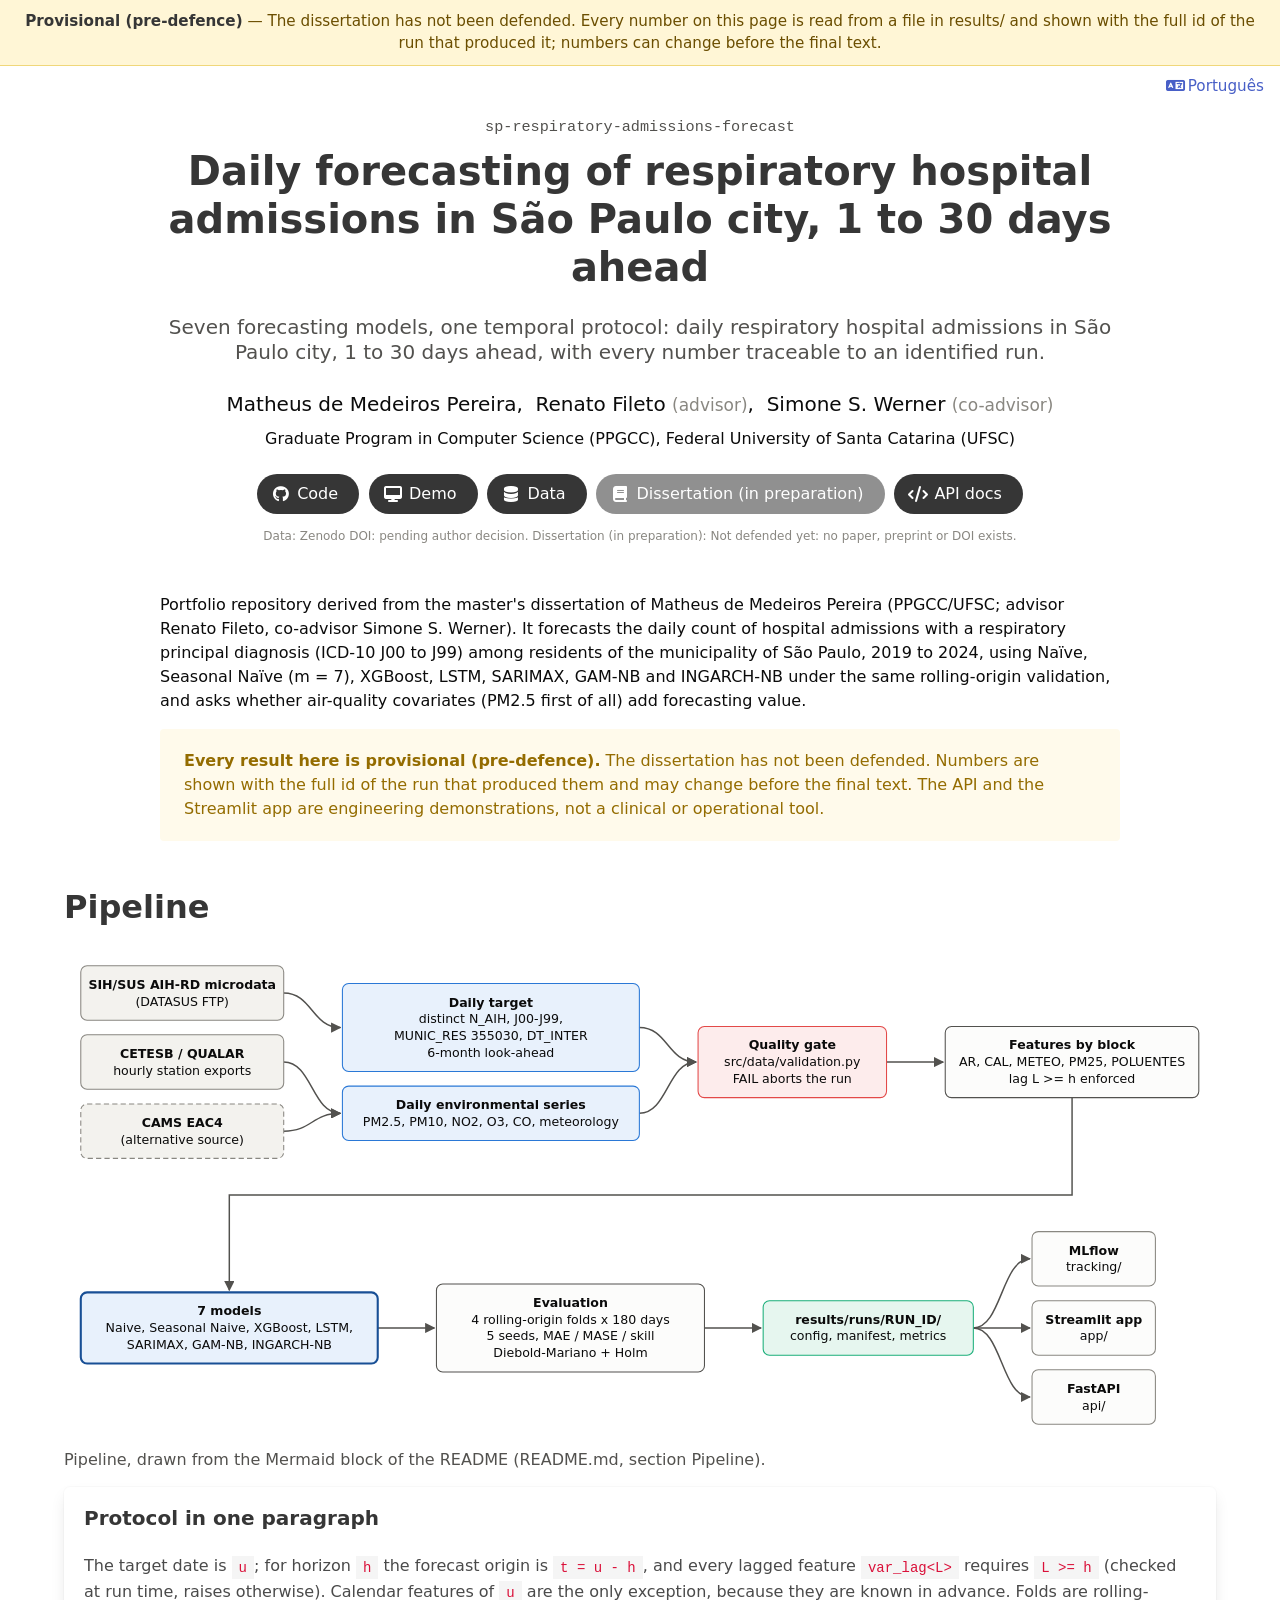
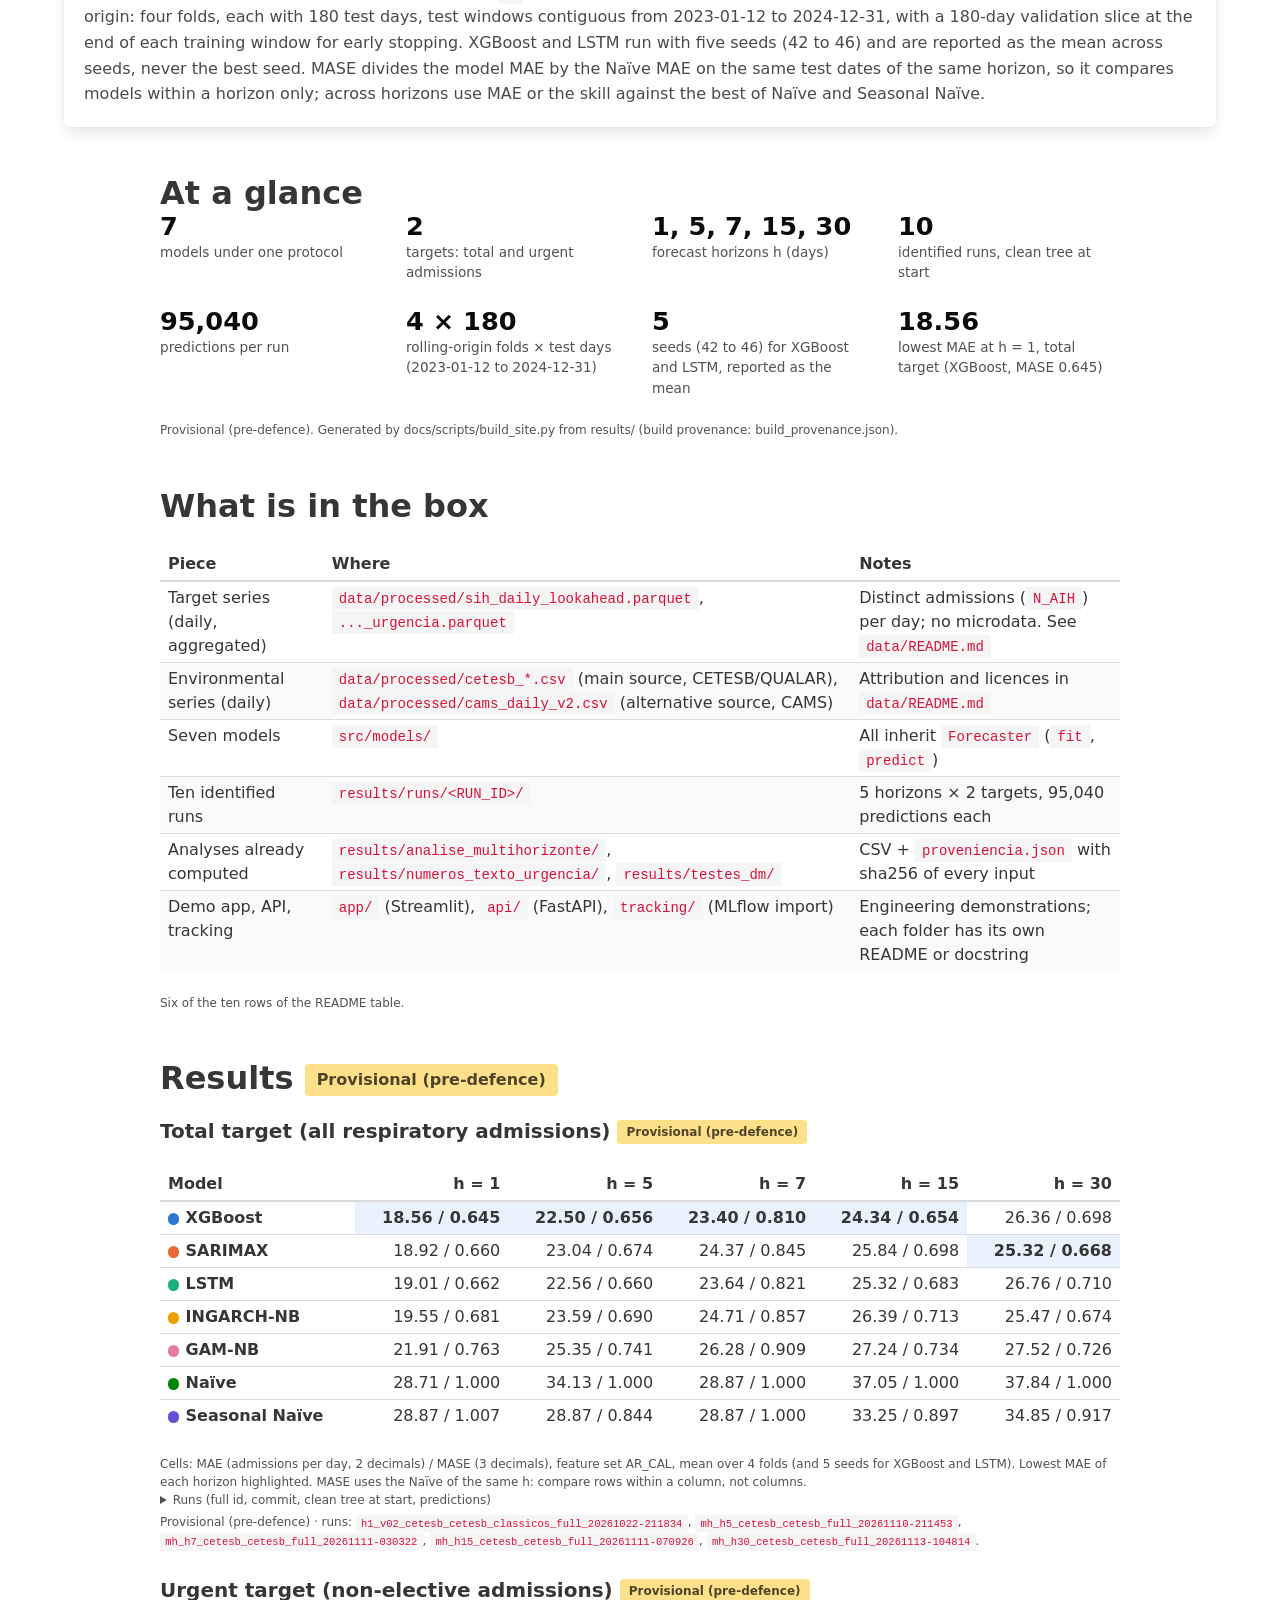
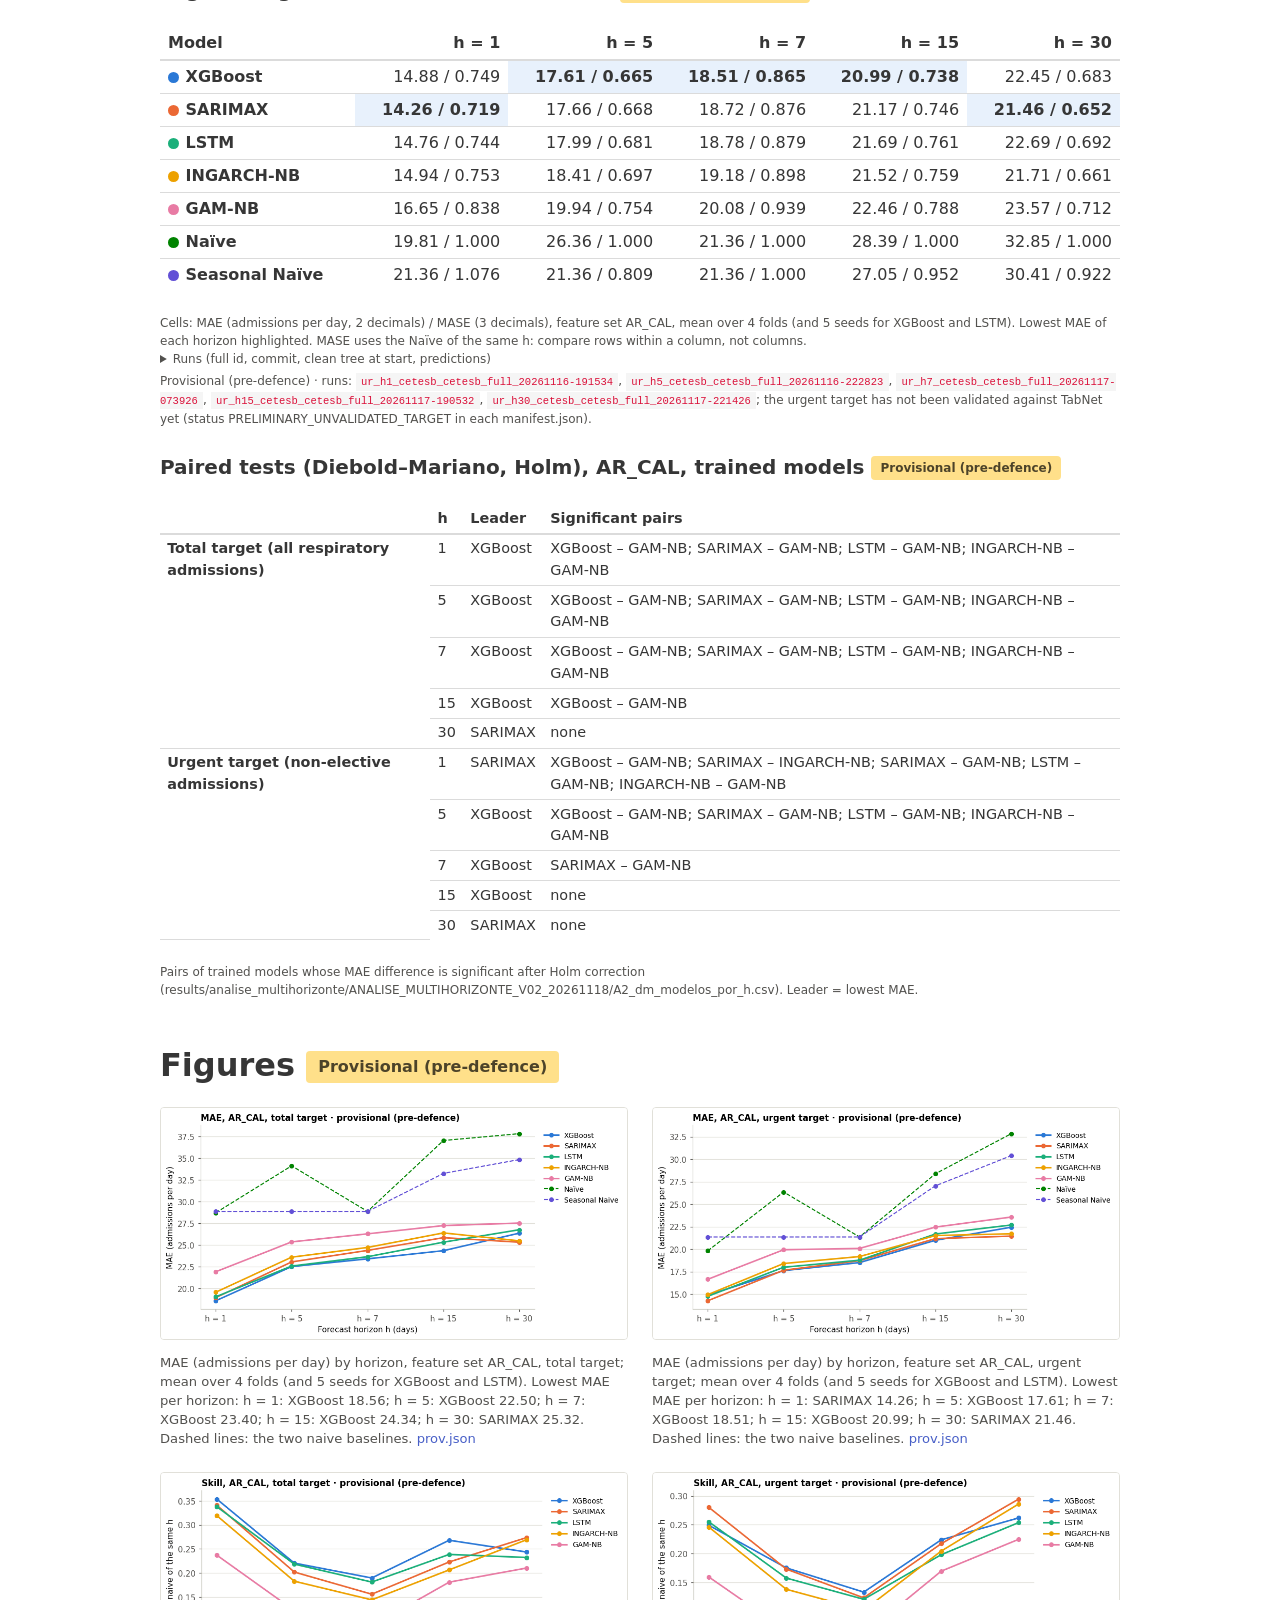
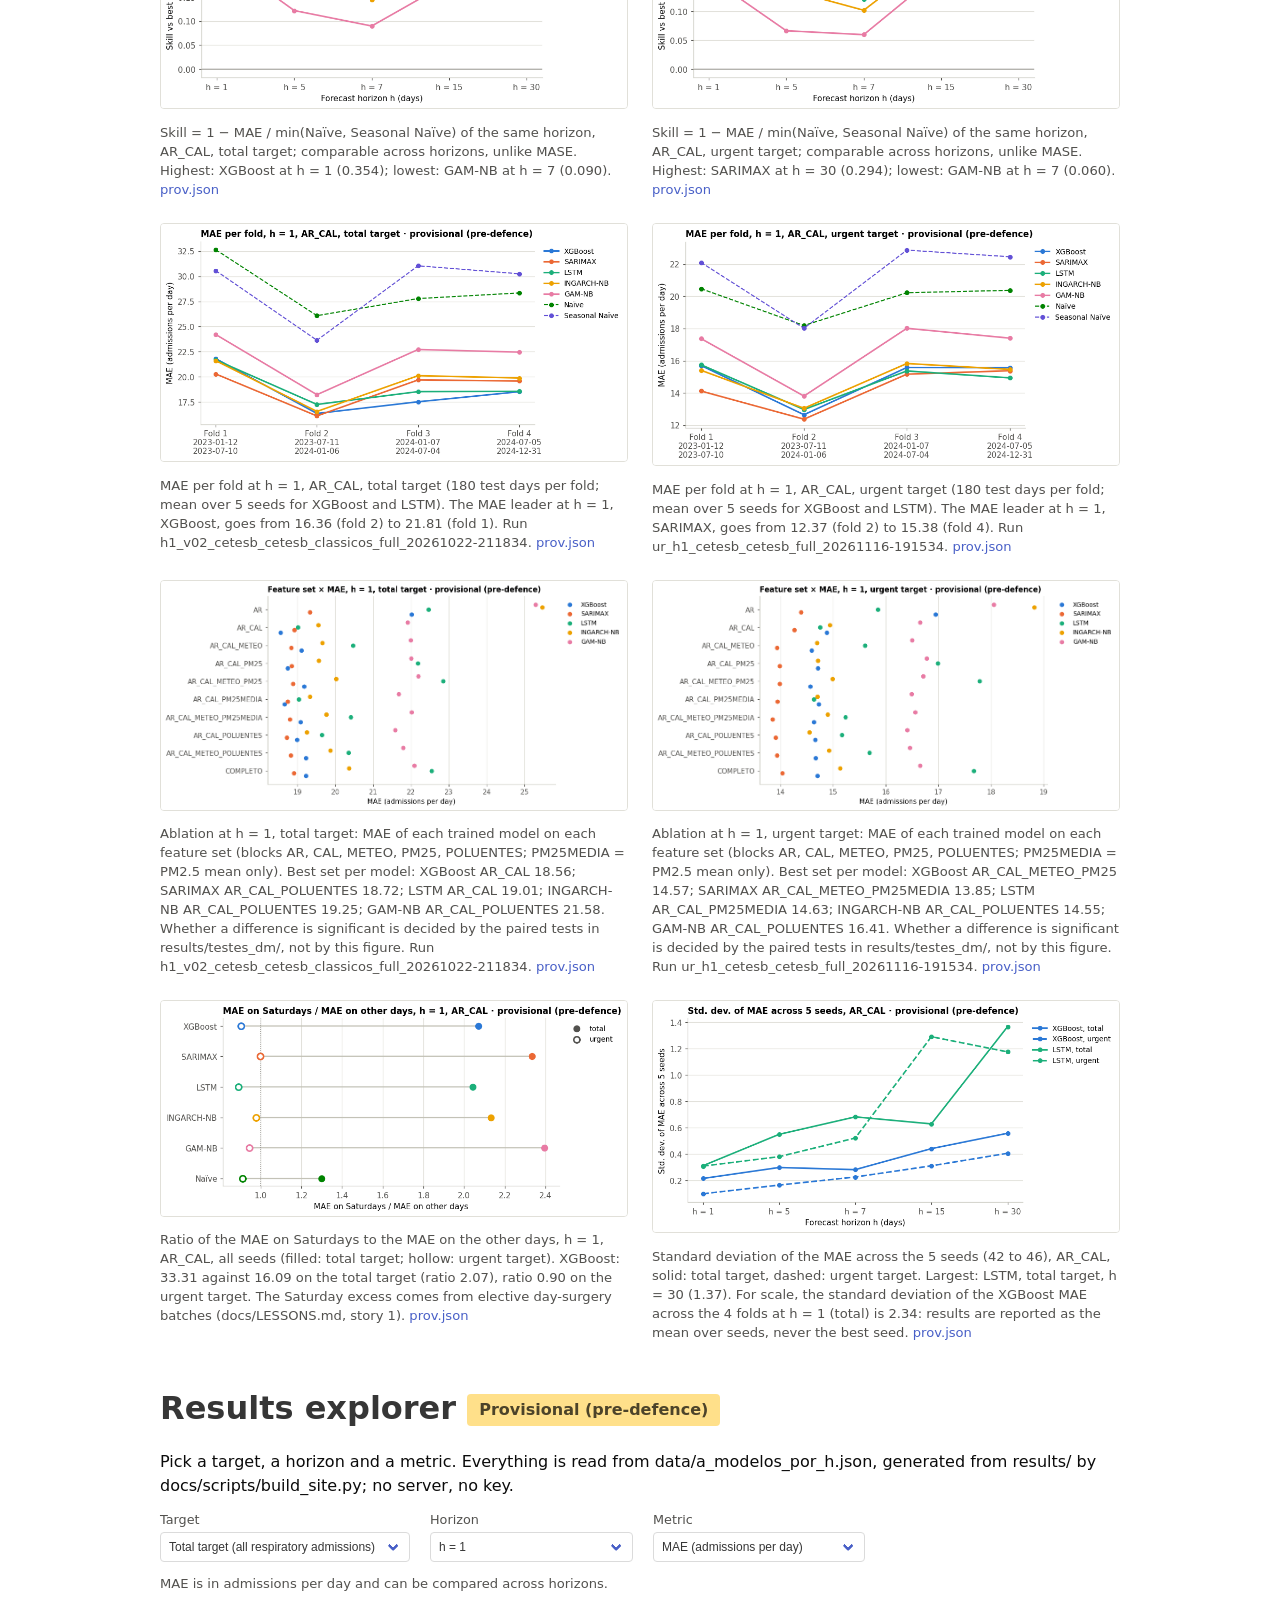
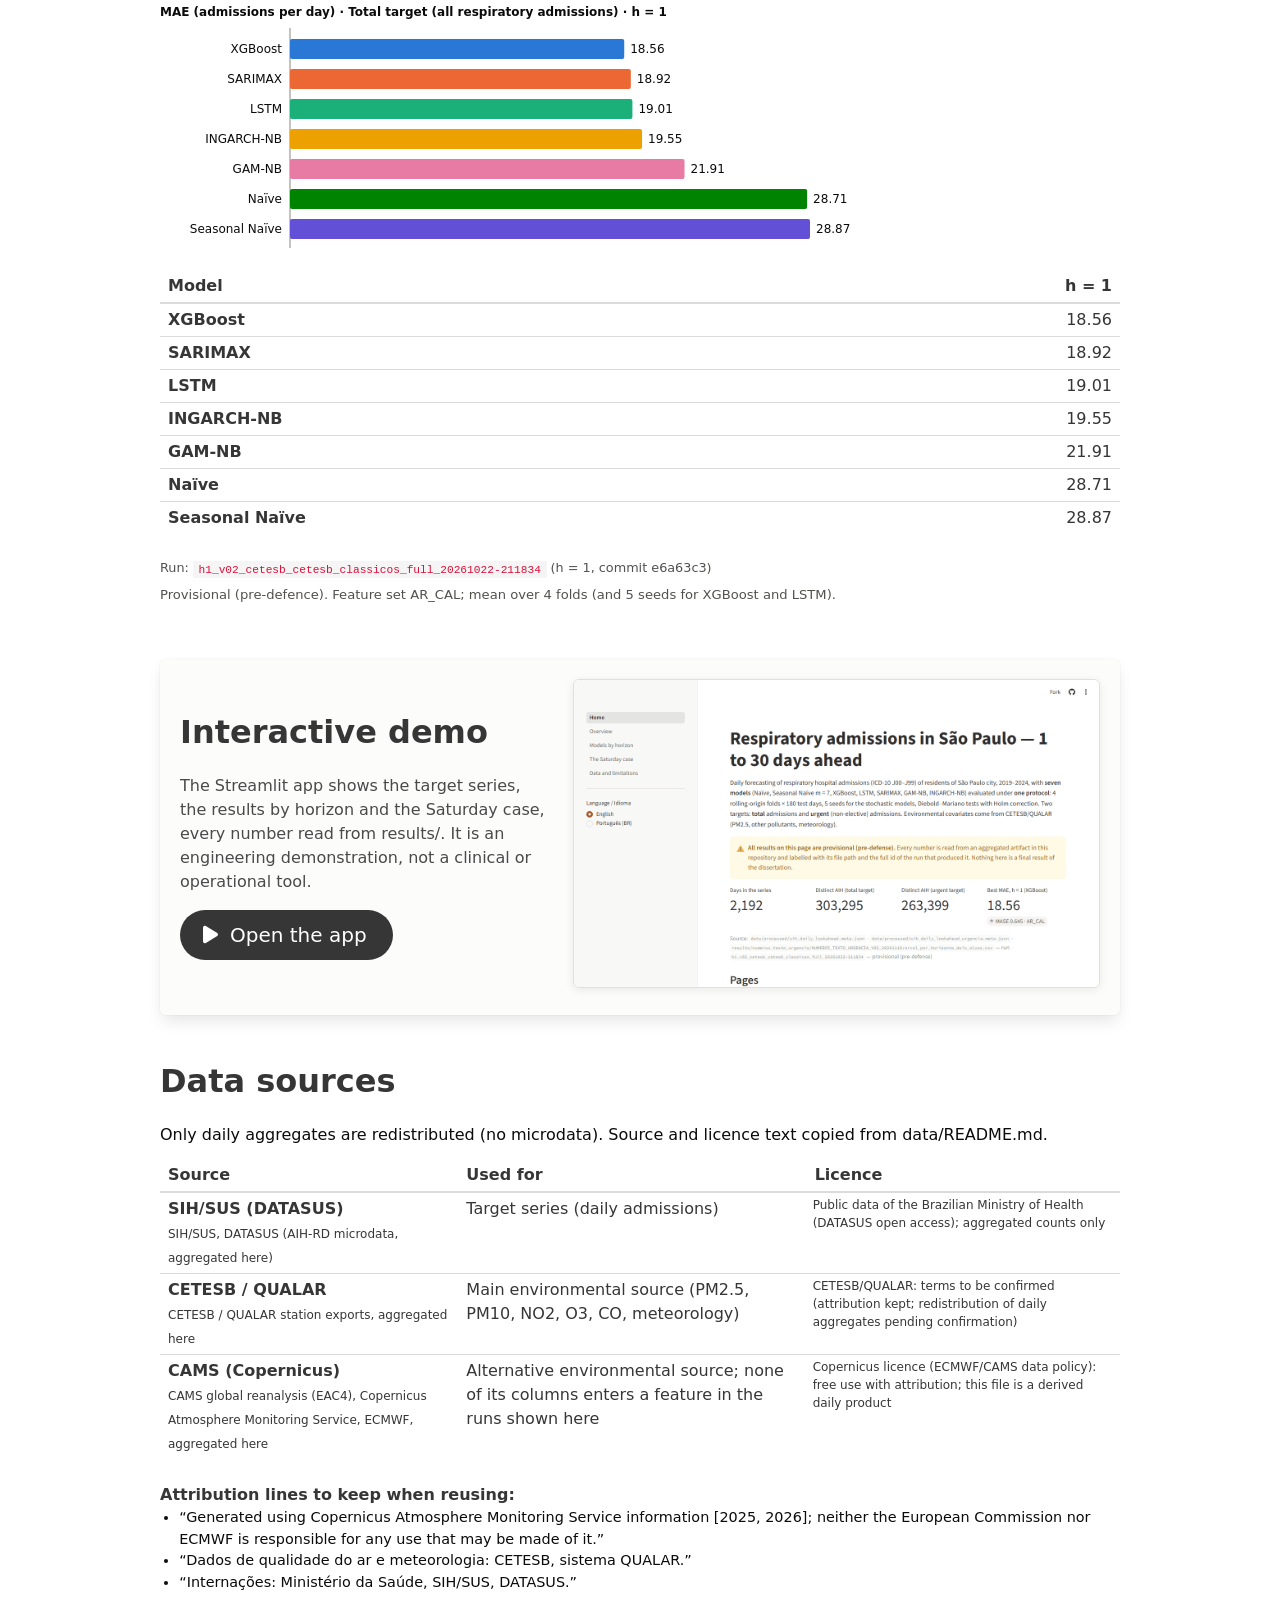
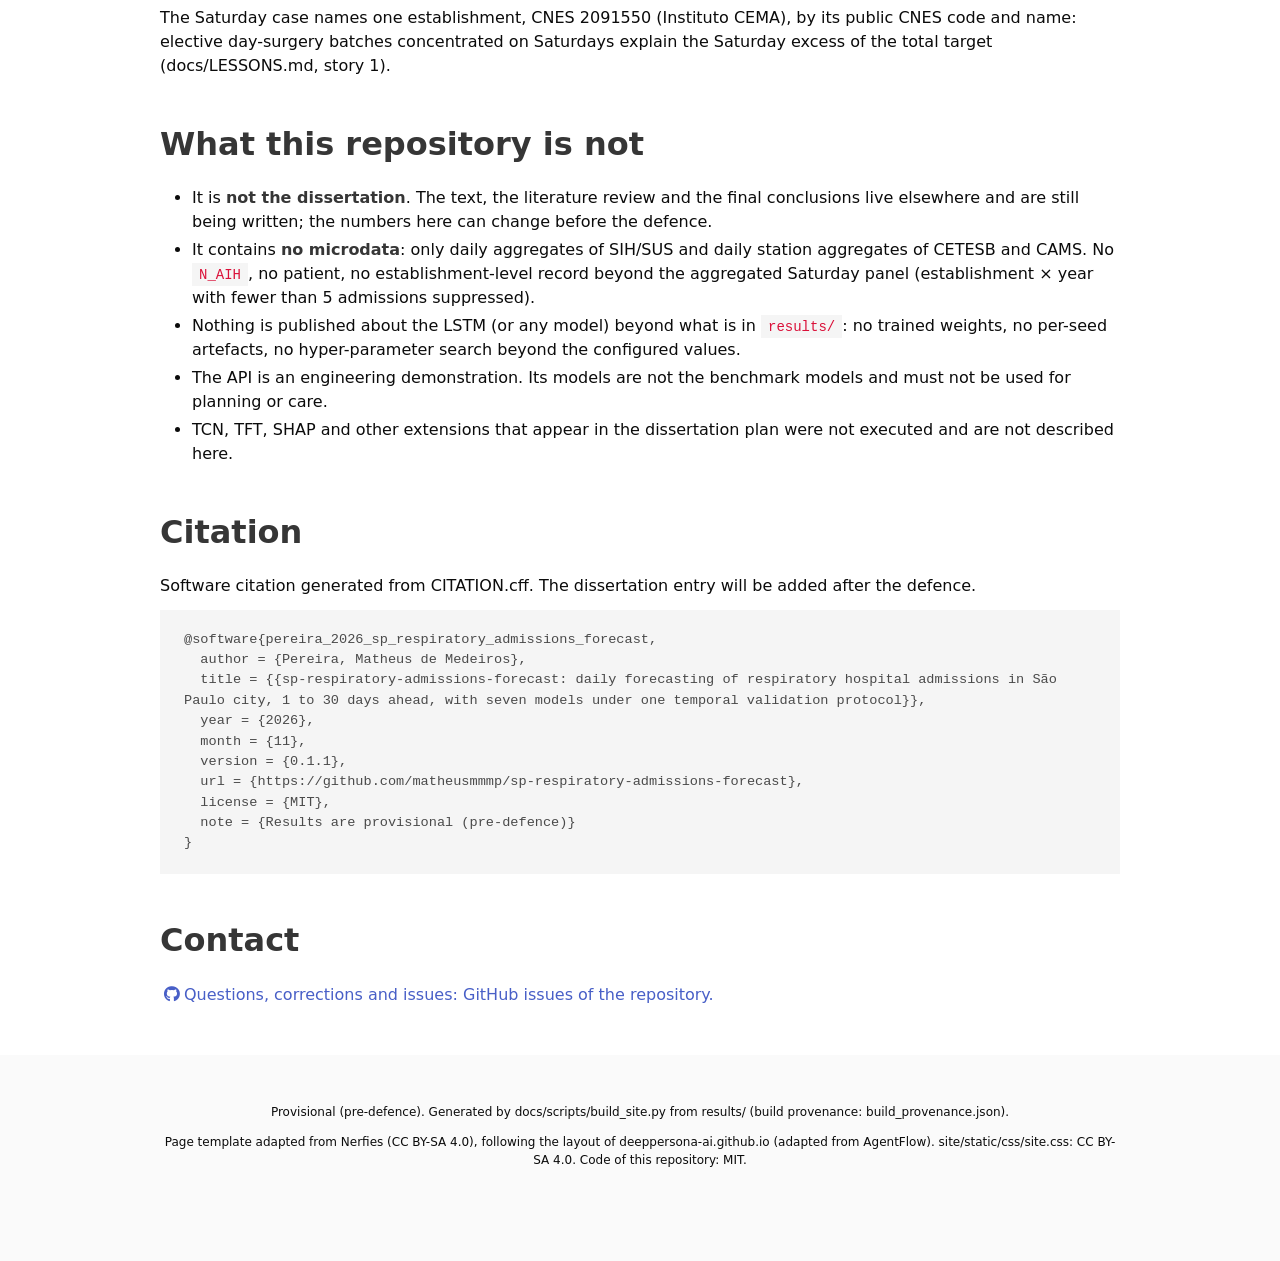
==== commit b90f3e2a: "chore(release): versão 0.1.1 para o arquivamento no Zenodo CITATION.cff (version 0.1.1, date-release" ====
--- a/site/index.html
+++ b/site/index.html
@@ -303,7 +303,7 @@
   title = {{sp-respiratory-admissions-forecast: daily forecasting of respiratory hospital admissions in São Paulo city, 1 to 30 days ahead, with seven models under one temporal validation protocol}},
   year = {2026},
   month = {11},
-  version = {0.1.0},
+  version = {0.1.1},
   url = {https://github.com/matheusmmmp/sp-respiratory-admissions-forecast},
   license = {MIT},
   note = {Results are provisional (pre-defence)}
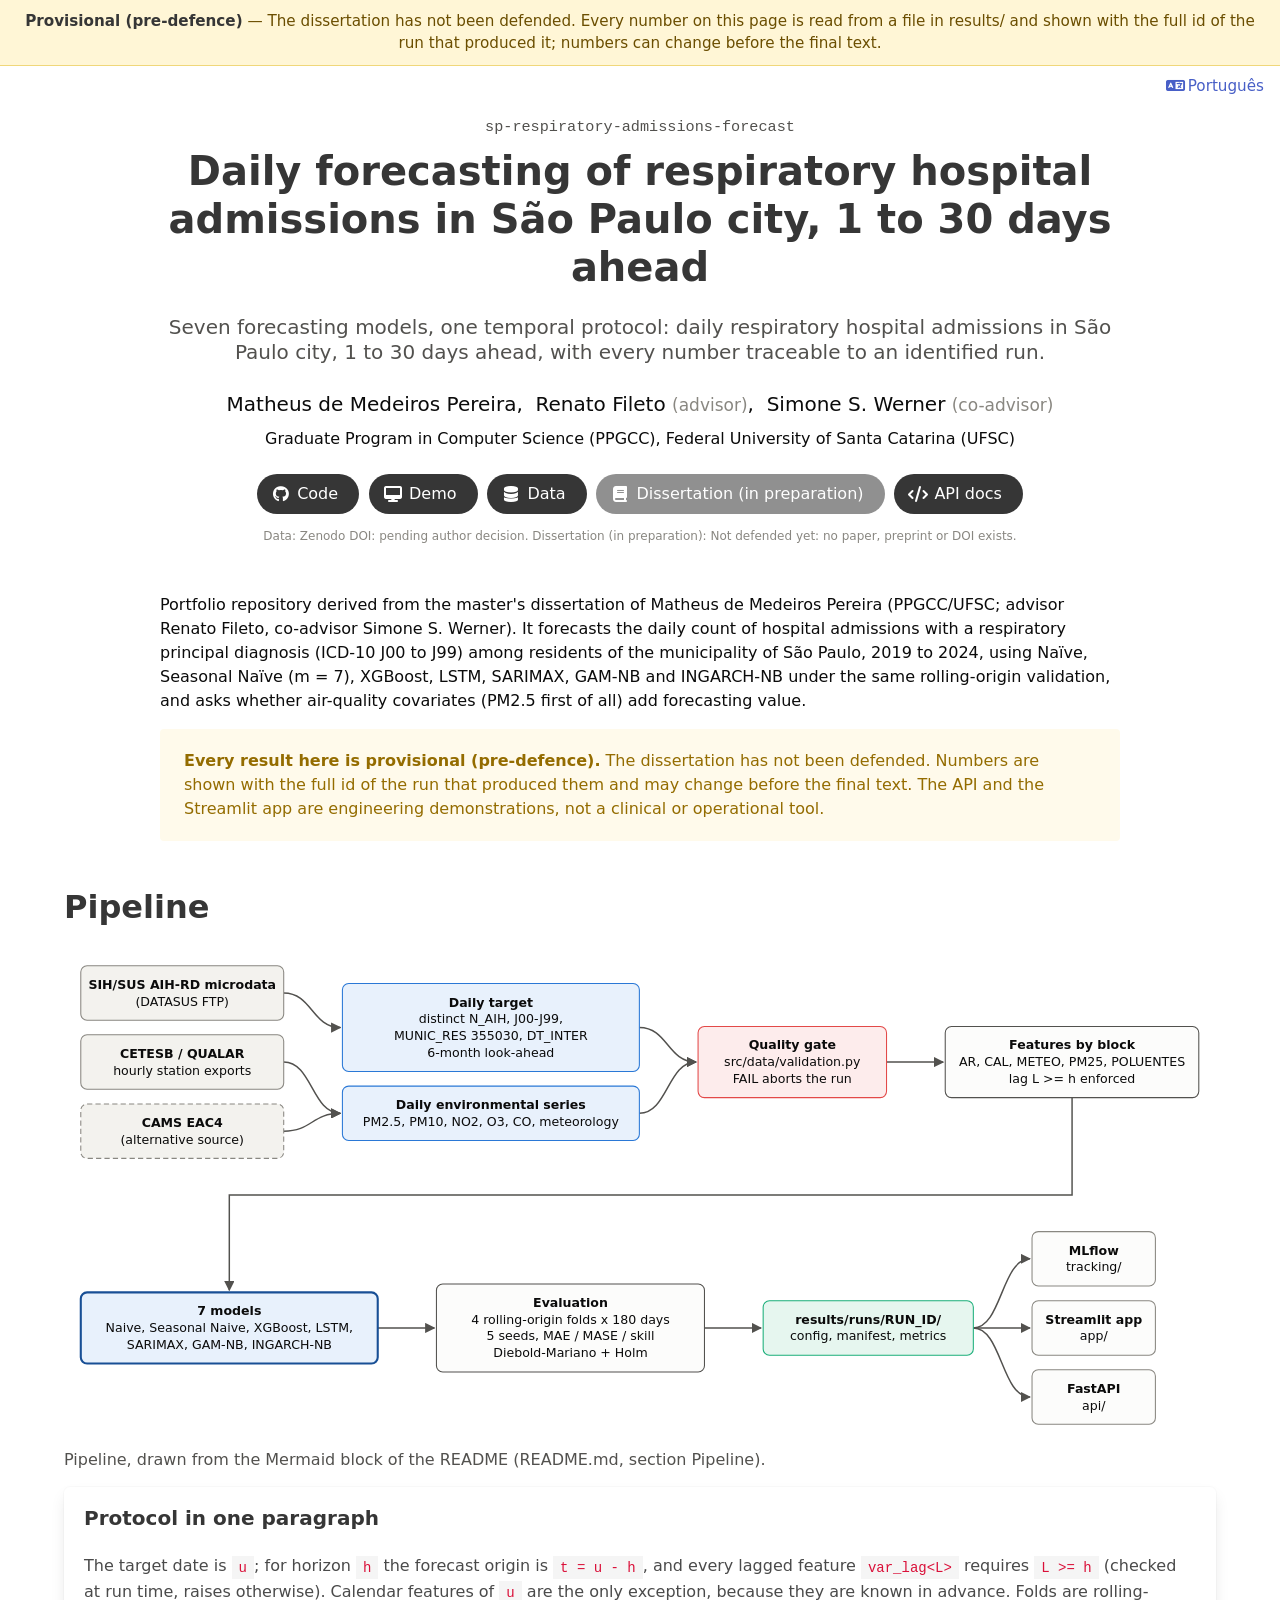
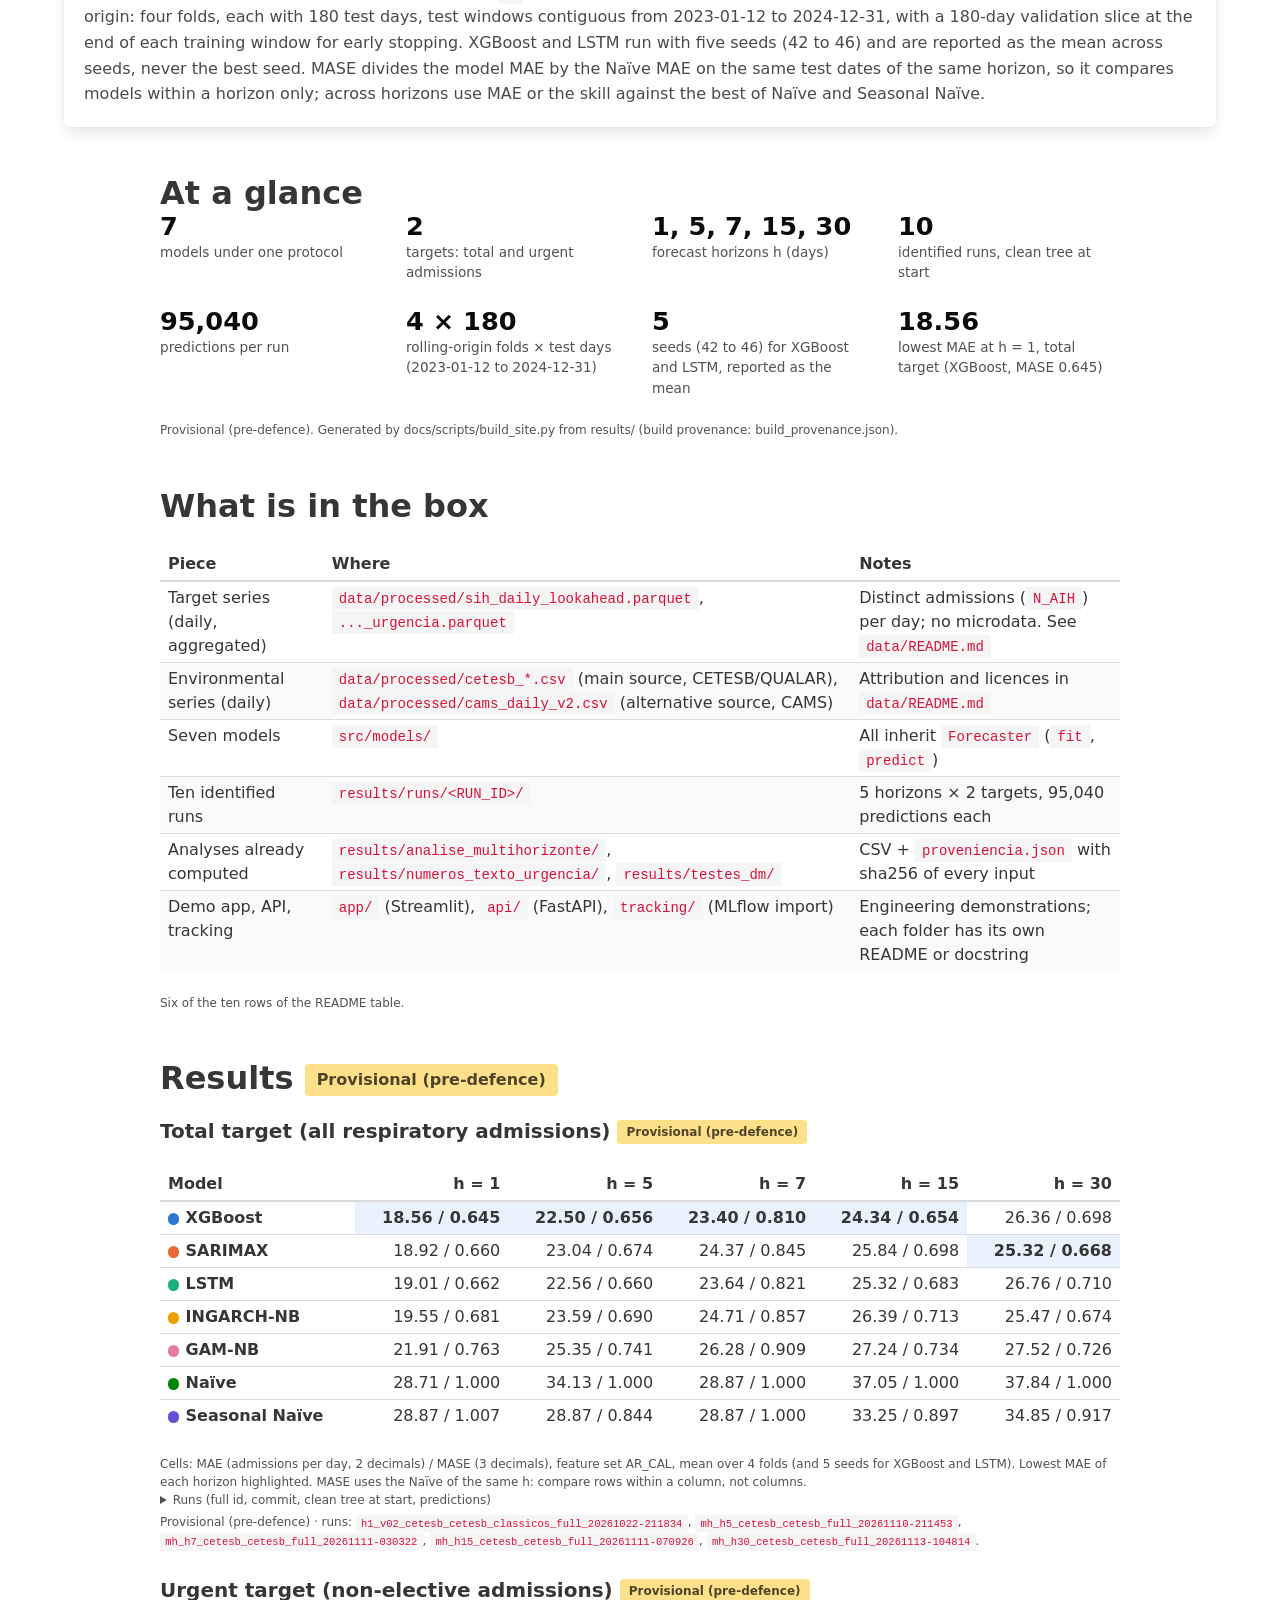
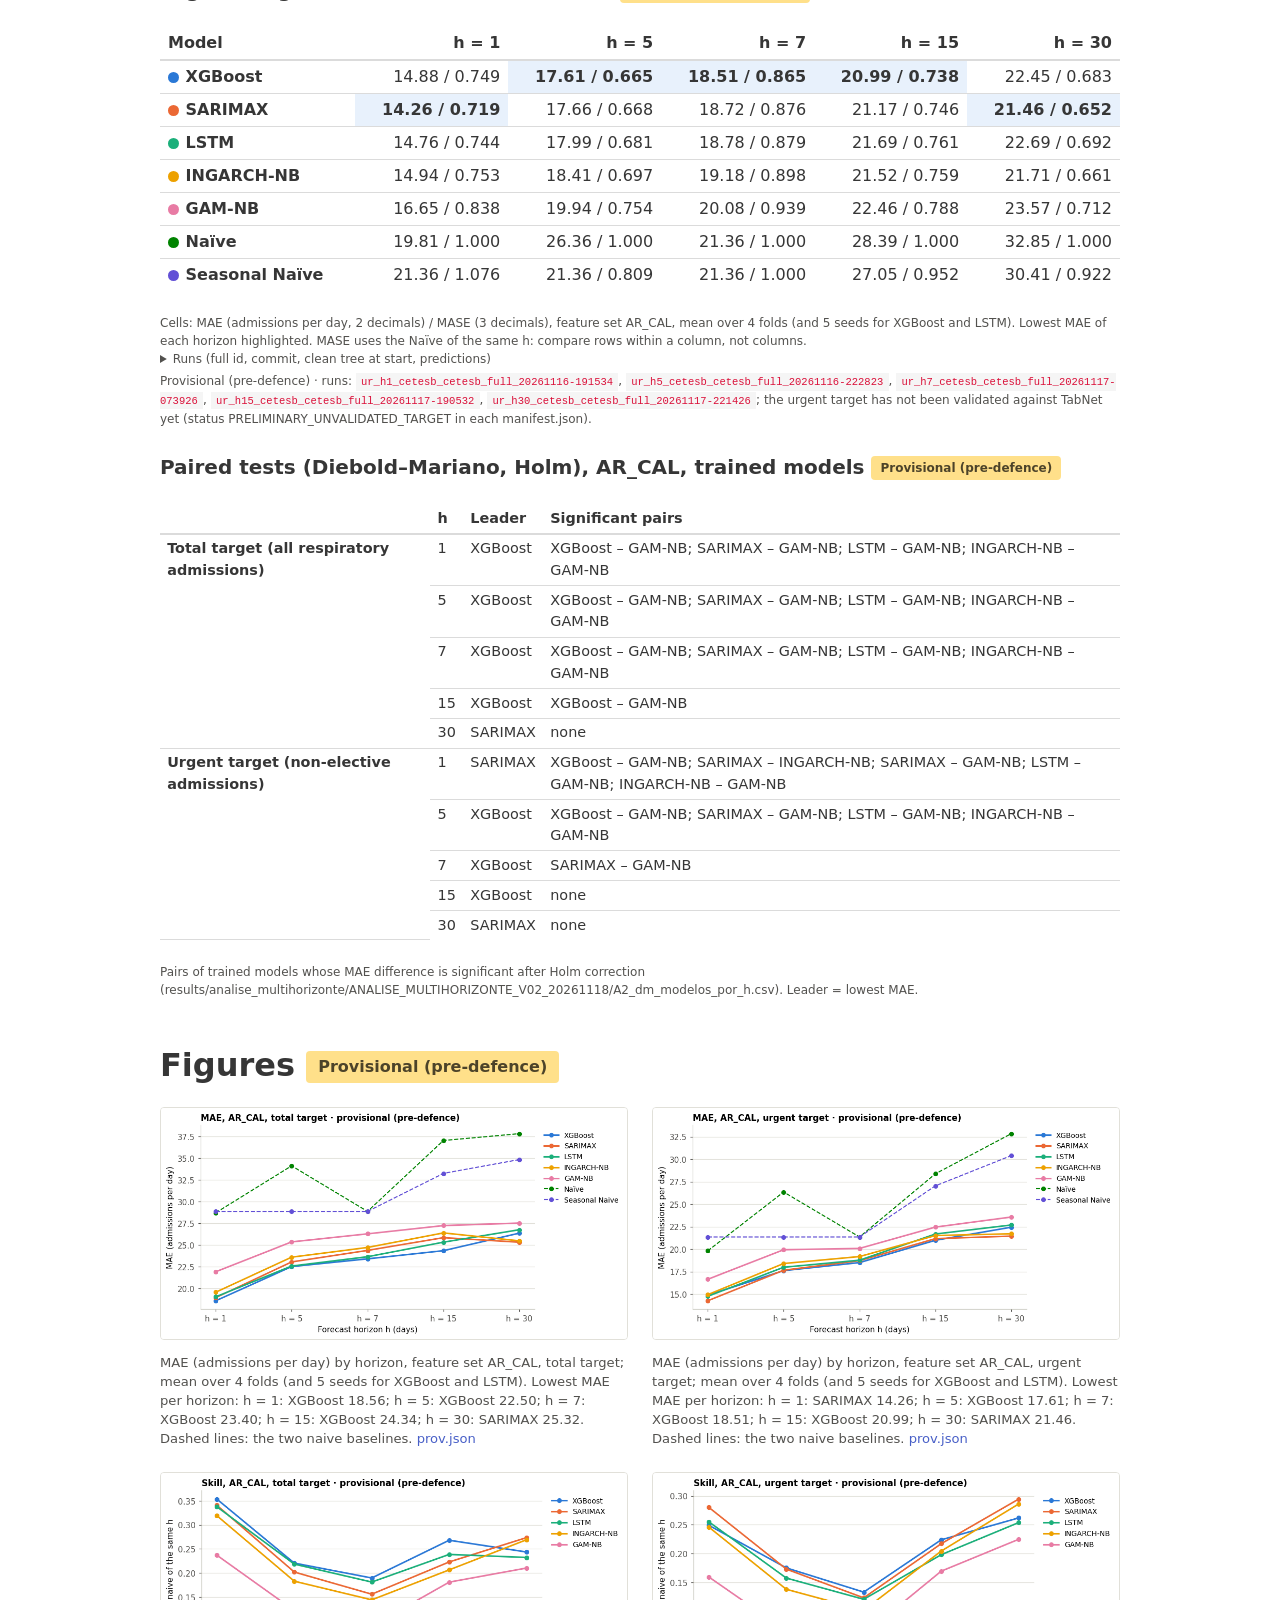
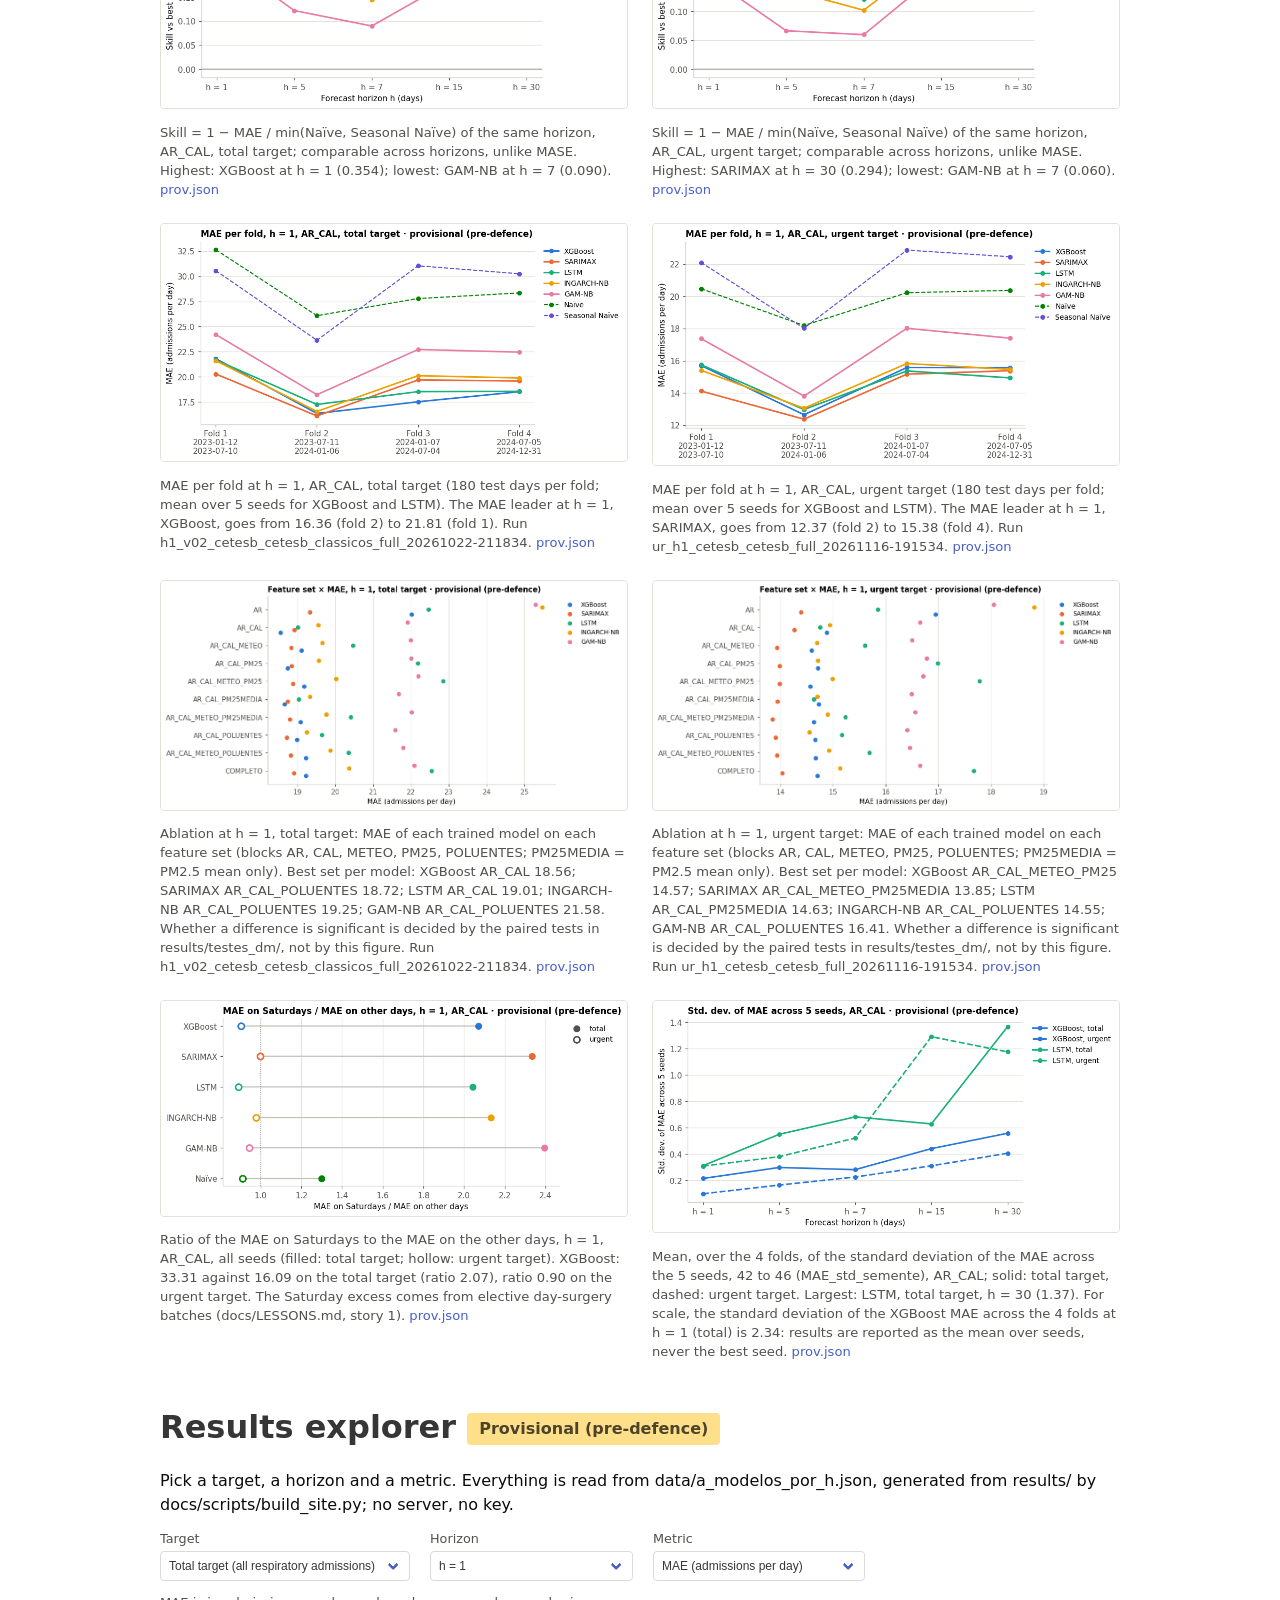
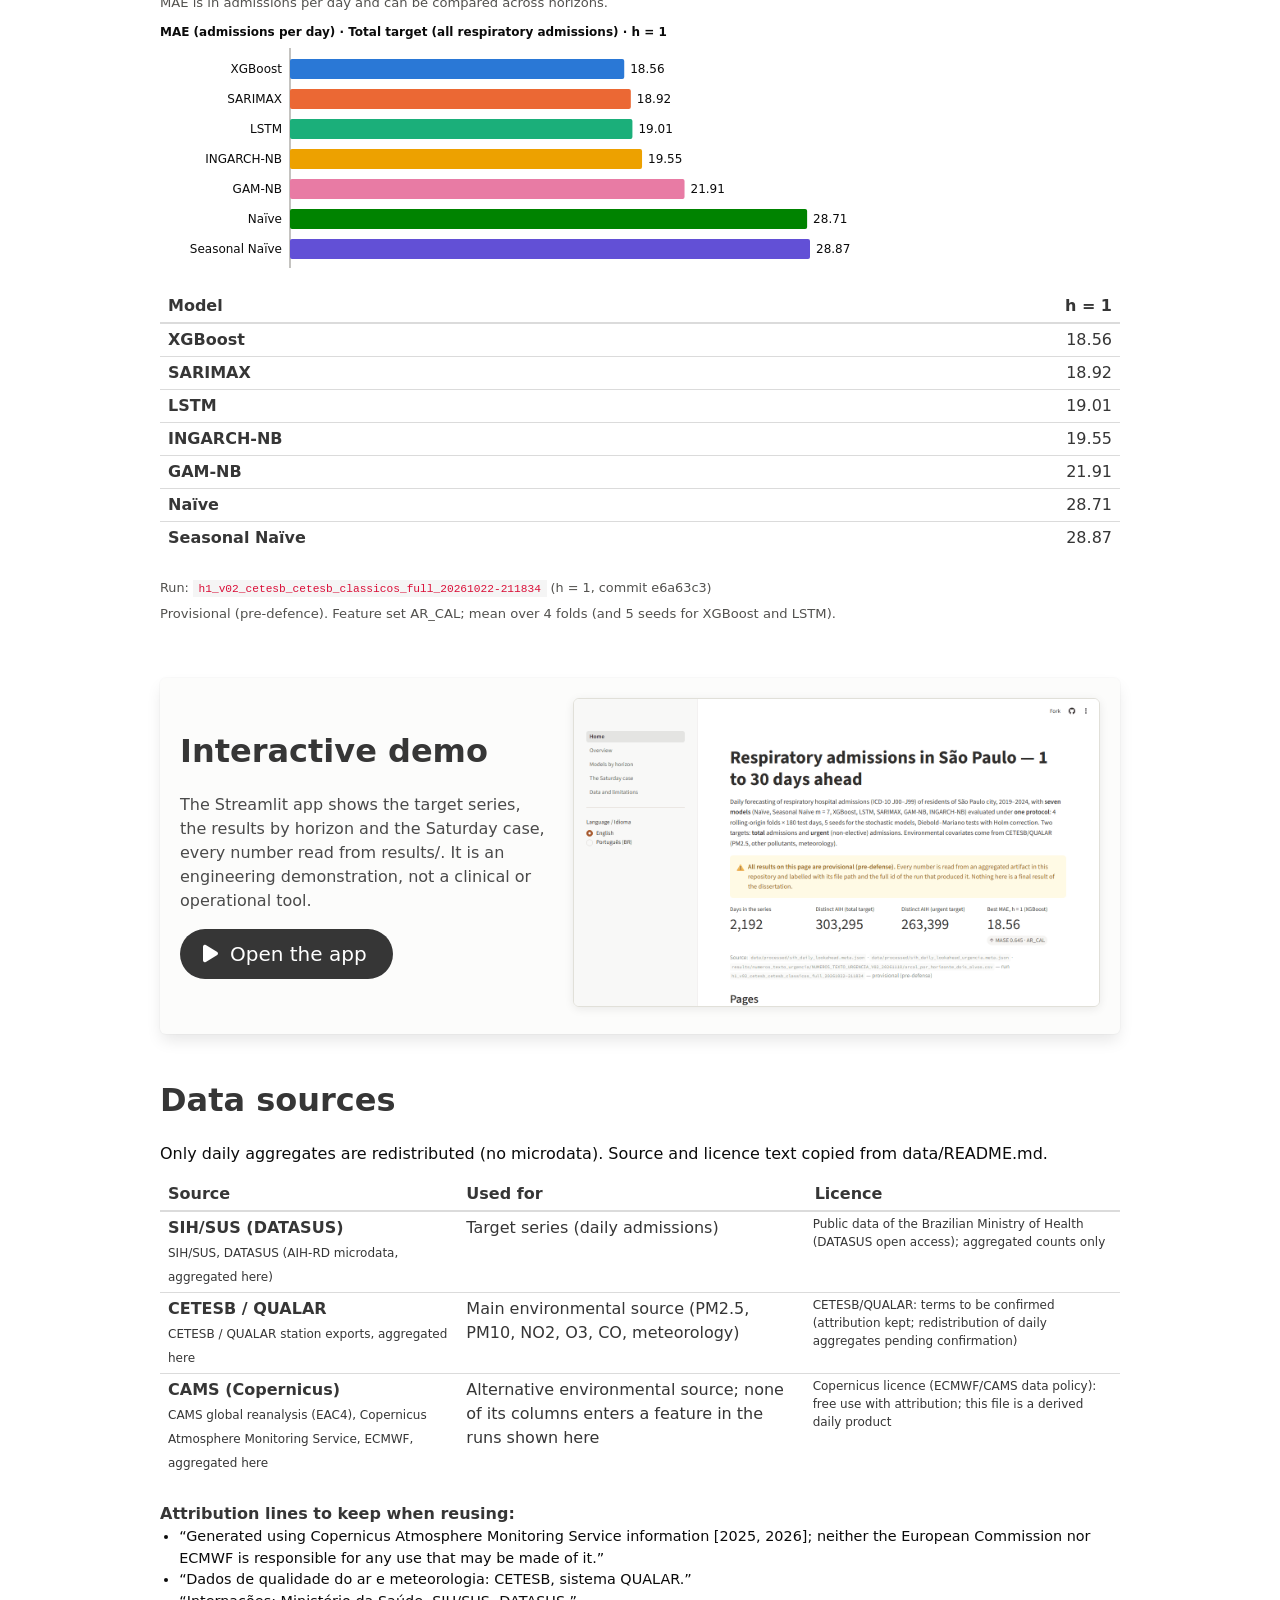
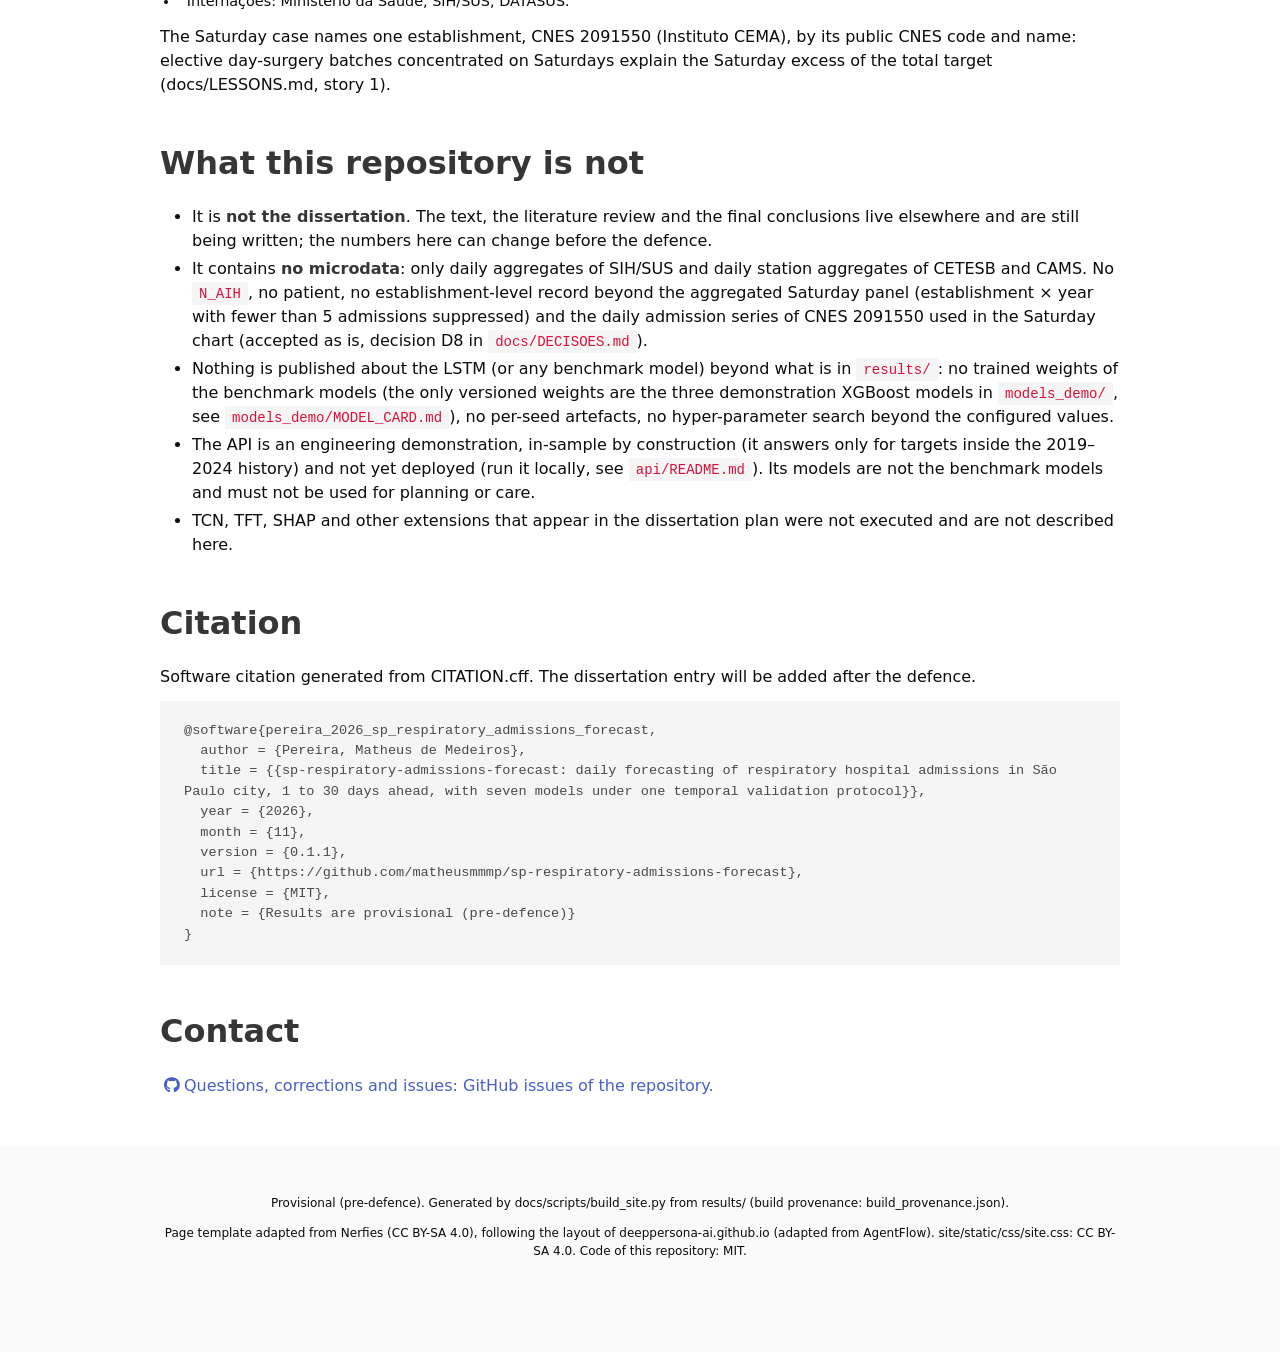
==== commit 0330e6a8: "fix: correções da segunda auditoria (commit auditado b90f3e2) docs/AUDITORIA.md (2ª rodada): segredo" ====
--- a/site/index.html
+++ b/site/index.html
@@ -238,7 +238,7 @@
       <div class="column is-half-desktop is-full-tablet">
         <figure class="result-fig" id="fig_dispersao_sementes">
           <a href="static/images/fig_dispersao_sementes_en.png"><img src="static/images/fig_dispersao_sementes_en.png" alt="Std. dev. of MAE across 5 seeds, AR_CAL · provisional (pre-defence)" loading="lazy"></a>
-          <figcaption class="caption">Standard deviation of the MAE across the 5 seeds (42 to 46), AR_CAL, solid: total target, dashed: urgent target. Largest: LSTM, total target, h = 30 (1.37). For scale, the standard deviation of the XGBoost MAE across the 4 folds at h = 1 (total) is 2.34: results are reported as the mean over seeds, never the best seed. <a href="static/images/fig_dispersao_sementes_en.prov.json">prov.json</a></figcaption>
+          <figcaption class="caption">Mean, over the 4 folds, of the standard deviation of the MAE across the 5 seeds, 42 to 46 (MAE_std_semente), AR_CAL; solid: total target, dashed: urgent target. Largest: LSTM, total target, h = 30 (1.37). For scale, the standard deviation of the XGBoost MAE across the 4 folds at h = 1 (total) is 2.34: results are reported as the mean over seeds, never the best seed. <a href="static/images/fig_dispersao_sementes_en.prov.json">prov.json</a></figcaption>
         </figure>
       </div>
 
@@ -290,7 +290,7 @@
 <section class="section pt-0" id="not">
   <div class="container is-max-desktop content">
     <h2 class="title is-3">What this repository is not</h2>
-    <ul><li>It is <strong>not the dissertation</strong>. The text, the literature review and the final conclusions live elsewhere and are still being written; the numbers here can change before the defence.</li><li>It contains <strong>no microdata</strong>: only daily aggregates of SIH/SUS and daily station aggregates of CETESB and CAMS. No <code>N_AIH</code>, no patient, no establishment-level record beyond the aggregated Saturday panel (establishment × year with fewer than 5 admissions suppressed).</li><li>Nothing is published about the LSTM (or any model) beyond what is in <a href="https://github.com/matheusmmmp/sp-respiratory-admissions-forecast/tree/main/results"><code>results/</code></a>: no trained weights, no per-seed artefacts, no hyper-parameter search beyond the configured values.</li><li>The API is an engineering demonstration. Its models are not the benchmark models and must not be used for planning or care.</li><li>TCN, TFT, SHAP and other extensions that appear in the dissertation plan were not executed and are not described here.</li></ul>
+    <ul><li>It is <strong>not the dissertation</strong>. The text, the literature review and the final conclusions live elsewhere and are still being written; the numbers here can change before the defence.</li><li>It contains <strong>no microdata</strong>: only daily aggregates of SIH/SUS and daily station aggregates of CETESB and CAMS. No <code>N_AIH</code>, no patient, no establishment-level record beyond the aggregated Saturday panel (establishment × year with fewer than 5 admissions suppressed) and the daily admission series of CNES 2091550 used in the Saturday chart (accepted as is, decision D8 in <a href="https://github.com/matheusmmmp/sp-respiratory-admissions-forecast/blob/main/docs/DECISOES.md"><code>docs/DECISOES.md</code></a>).</li><li>Nothing is published about the LSTM (or any benchmark model) beyond what is in <a href="https://github.com/matheusmmmp/sp-respiratory-admissions-forecast/tree/main/results"><code>results/</code></a>: no trained weights of the benchmark models (the only versioned weights are the three demonstration XGBoost models in <a href="https://github.com/matheusmmmp/sp-respiratory-admissions-forecast/tree/main/models_demo"><code>models_demo/</code></a>, see <a href="https://github.com/matheusmmmp/sp-respiratory-admissions-forecast/blob/main/models_demo/MODEL_CARD.md"><code>models_demo/MODEL_CARD.md</code></a>), no per-seed artefacts, no hyper-parameter search beyond the configured values.</li><li>The API is an engineering demonstration, in-sample by construction (it answers only for targets inside the 2019–2024 history) and not yet deployed (run it locally, see <a href="https://github.com/matheusmmmp/sp-respiratory-admissions-forecast/blob/main/api/README.md"><code>api/README.md</code></a>). Its models are not the benchmark models and must not be used for planning or care.</li><li>TCN, TFT, SHAP and other extensions that appear in the dissertation plan were not executed and are not described here.</li></ul>
   </div>
 </section>
 
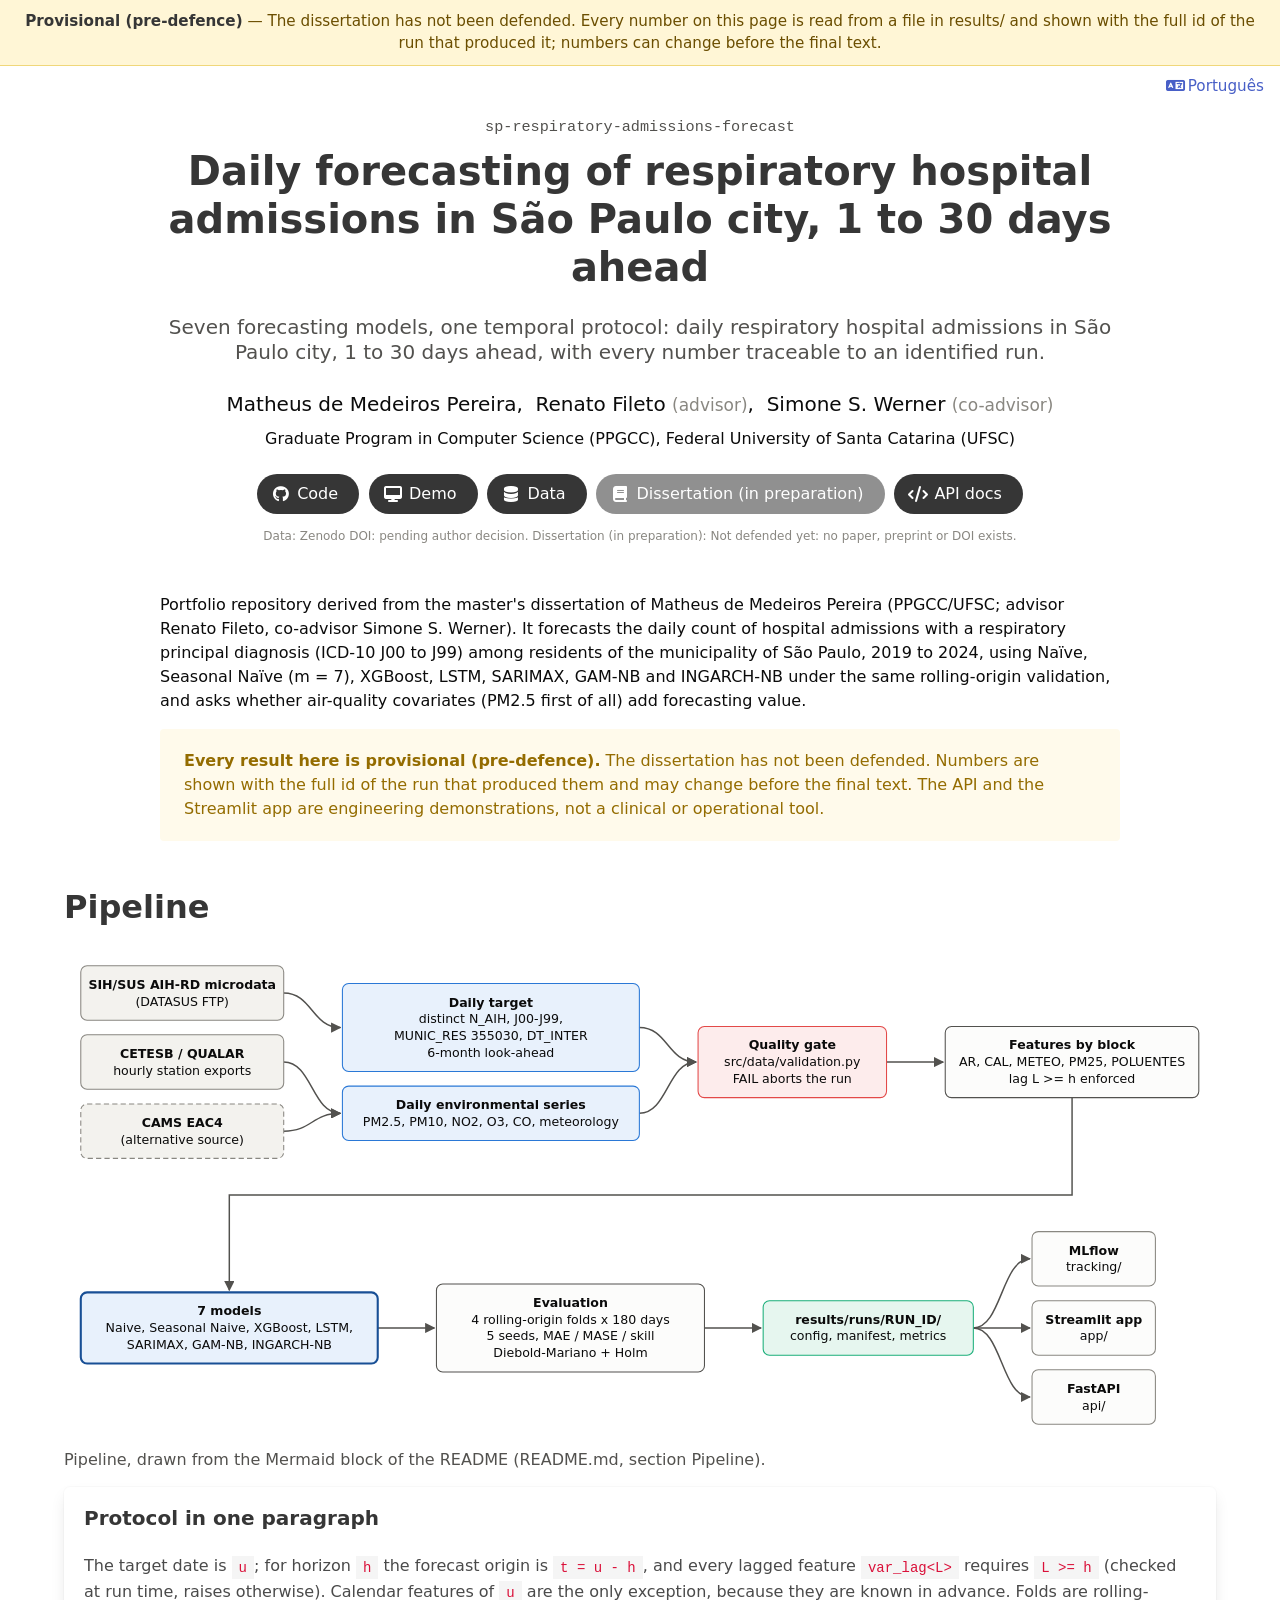
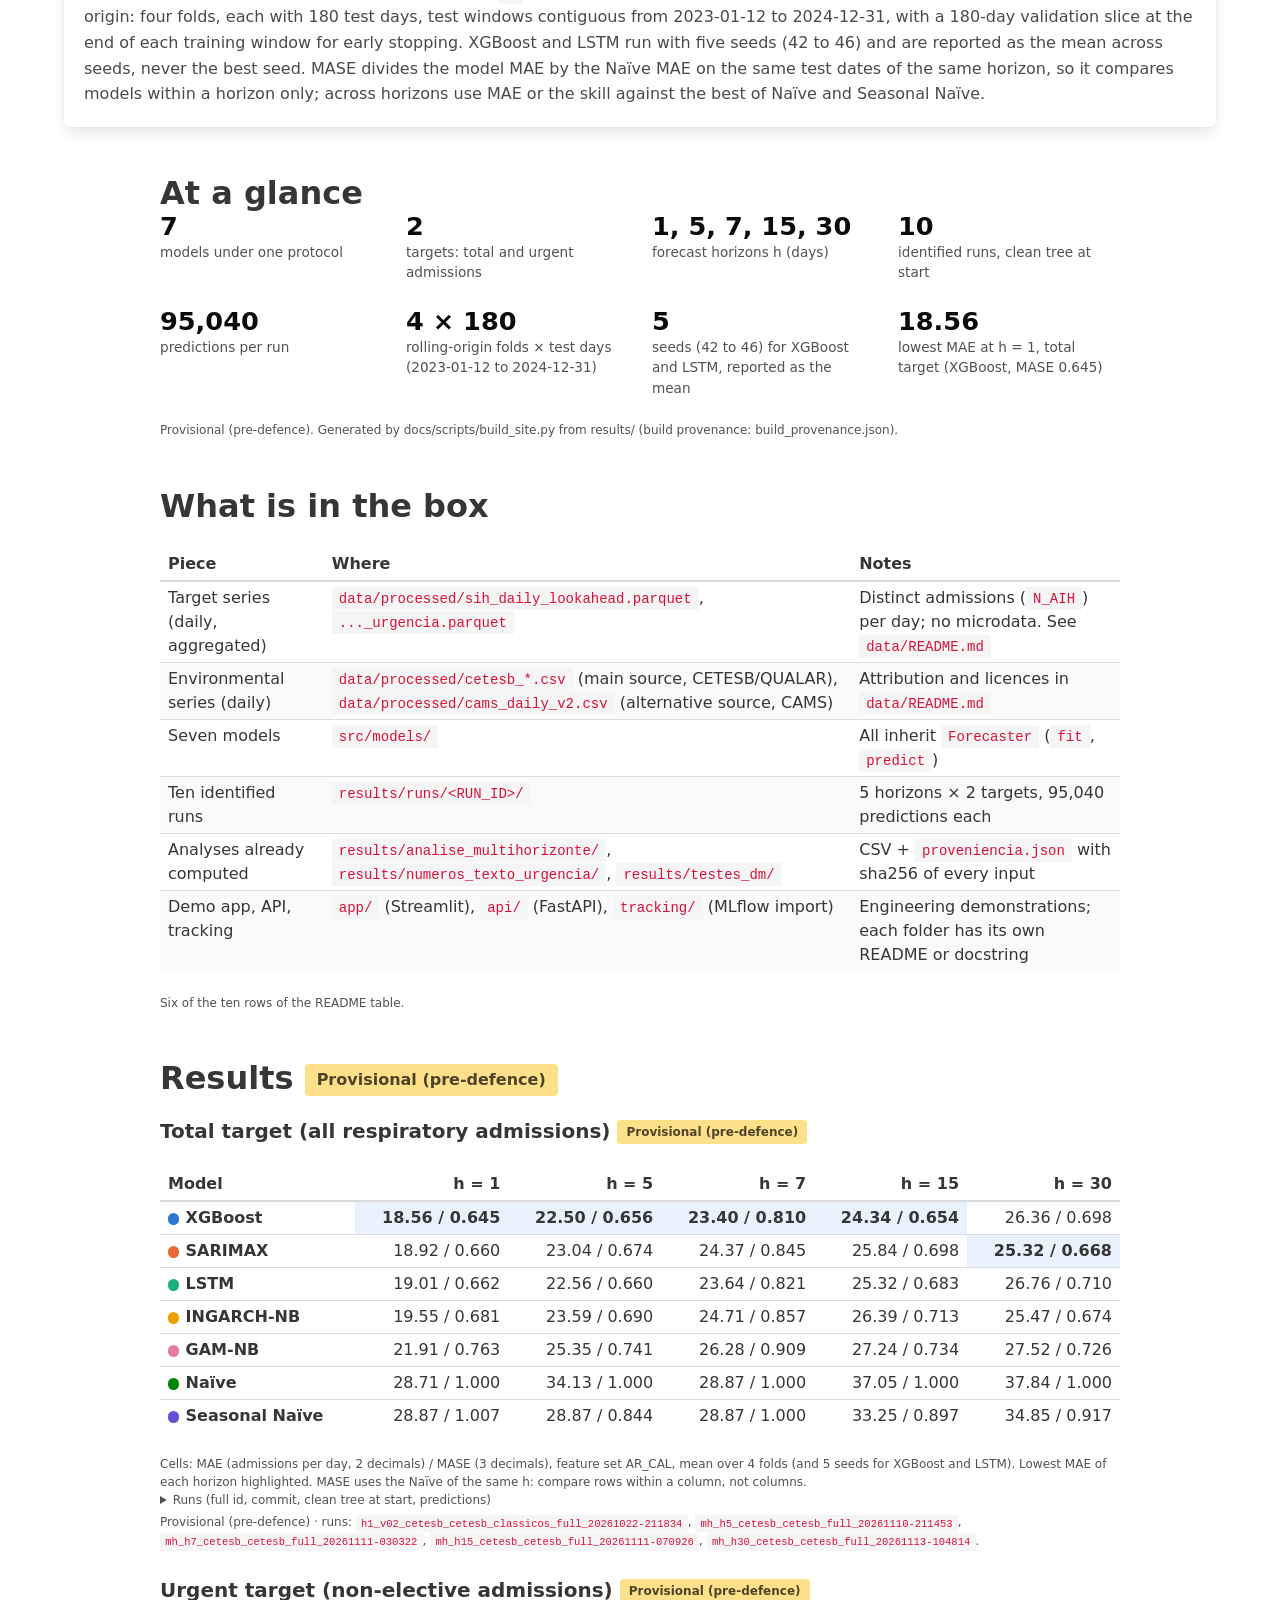
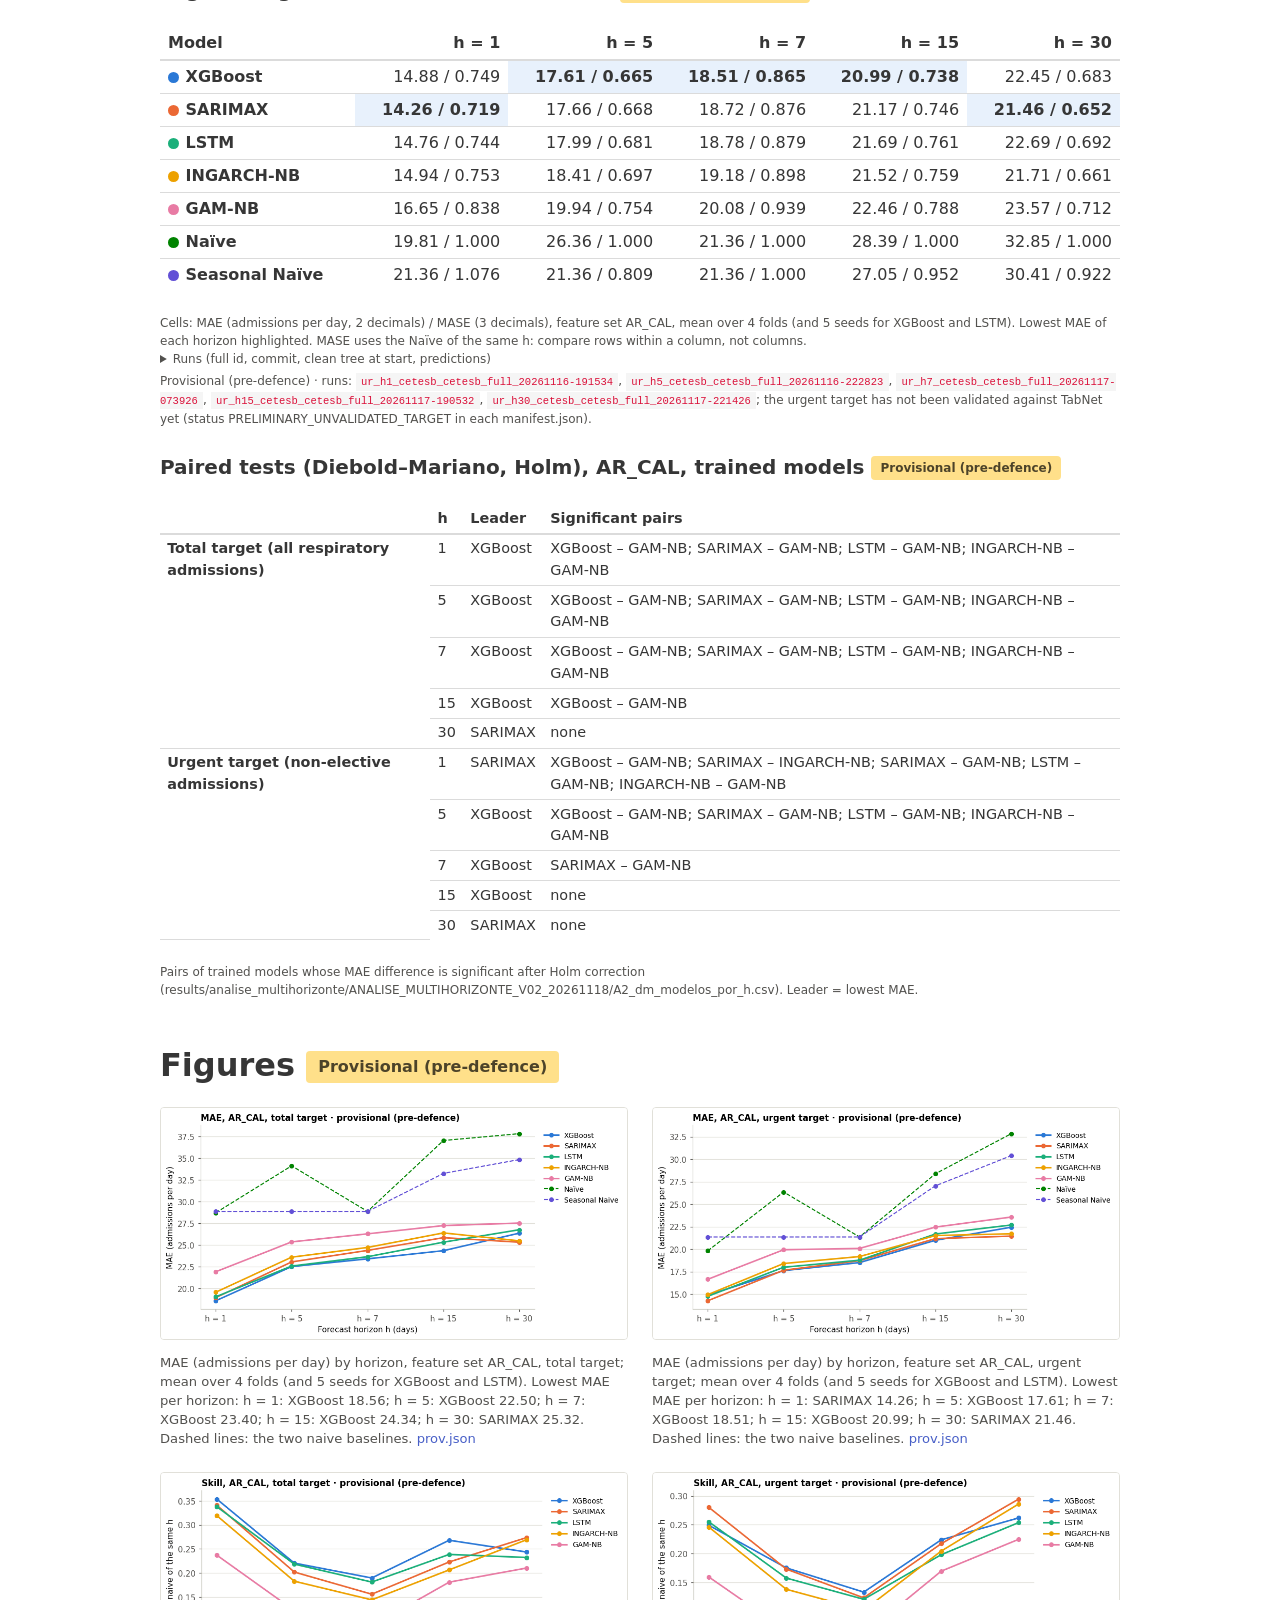
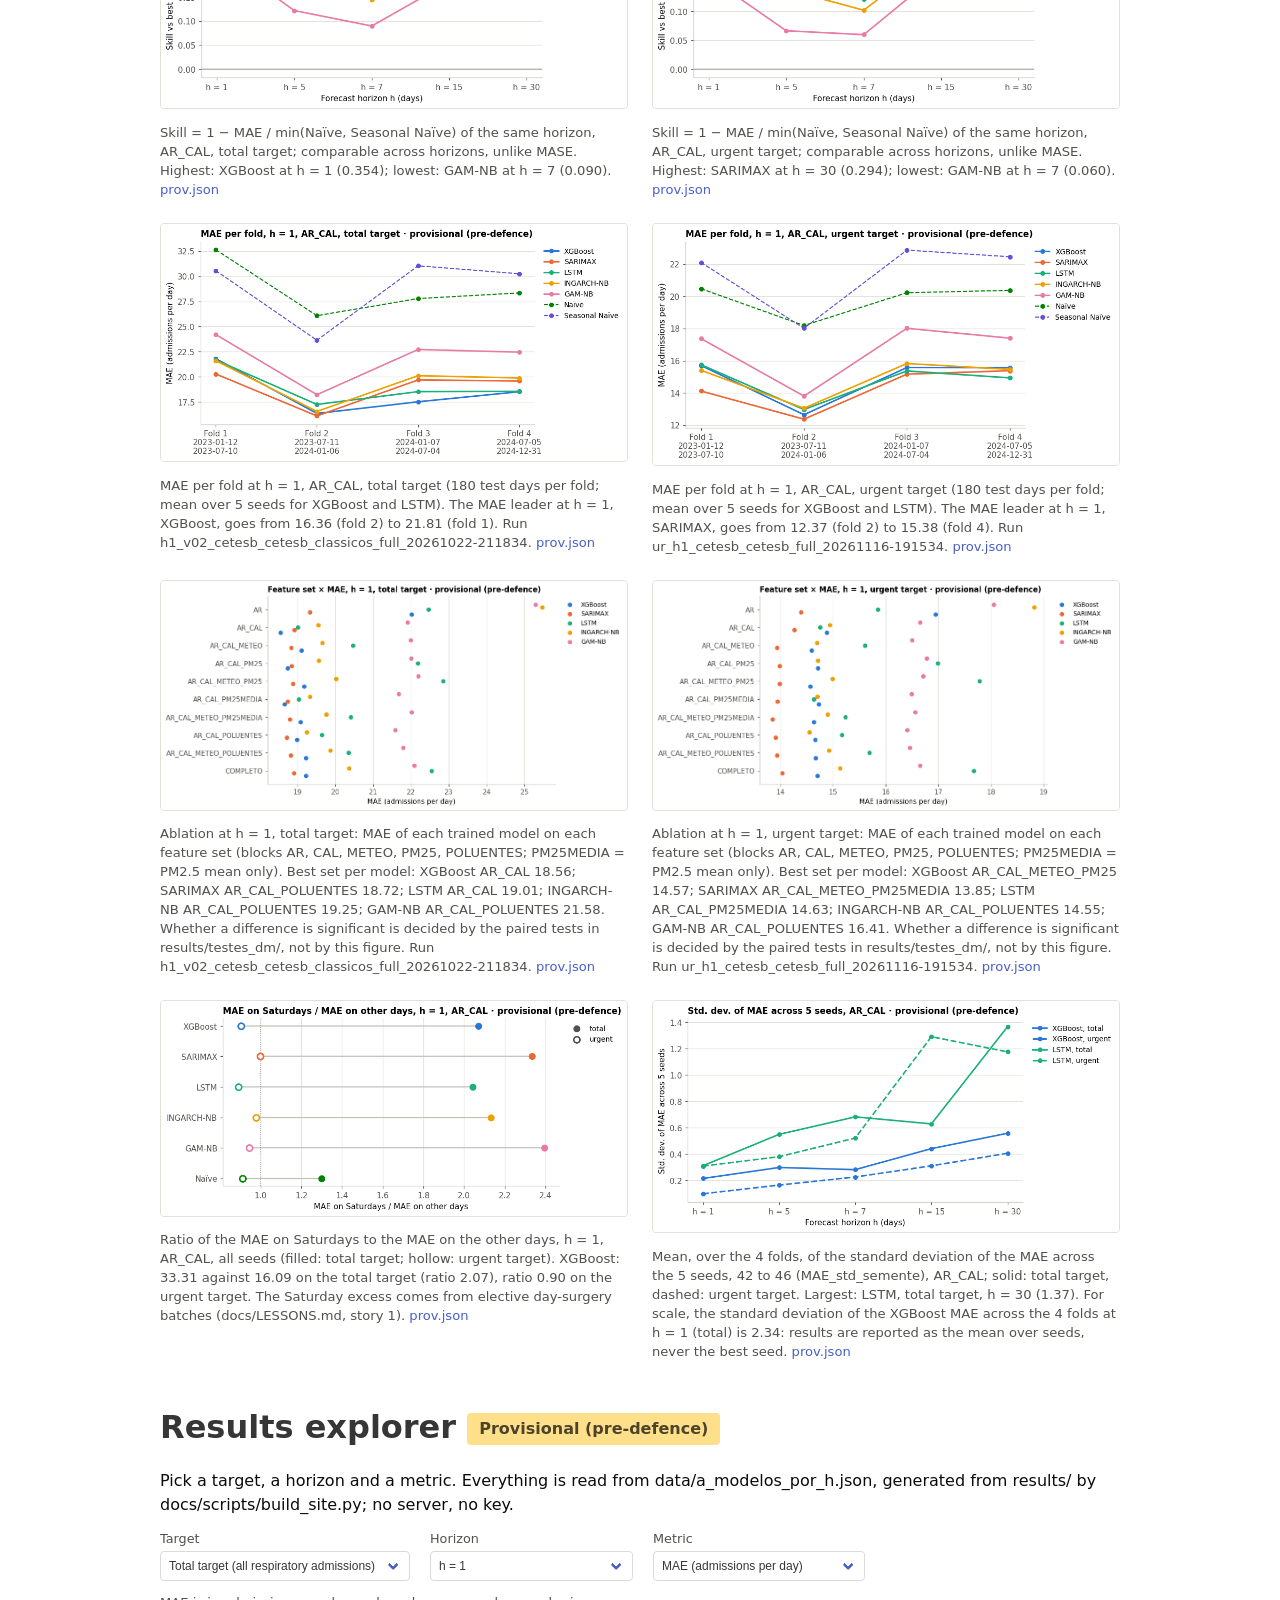
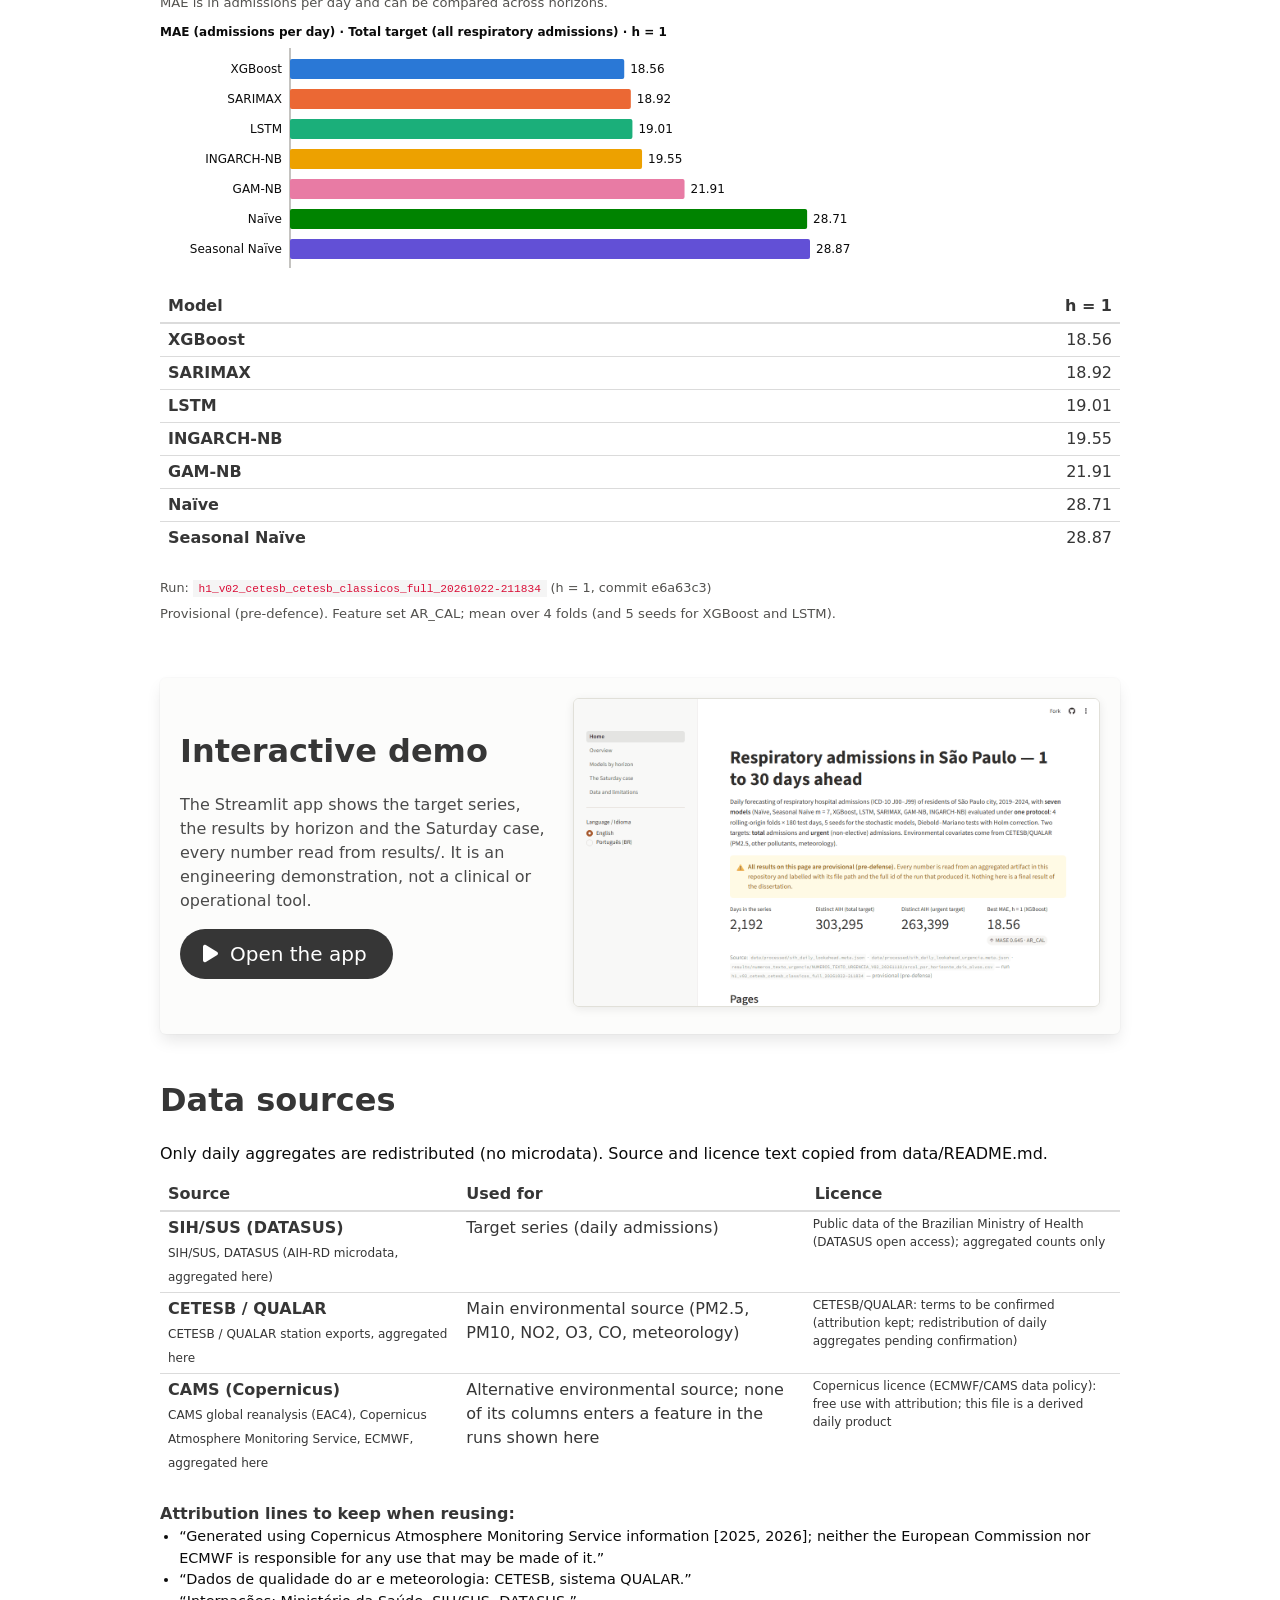
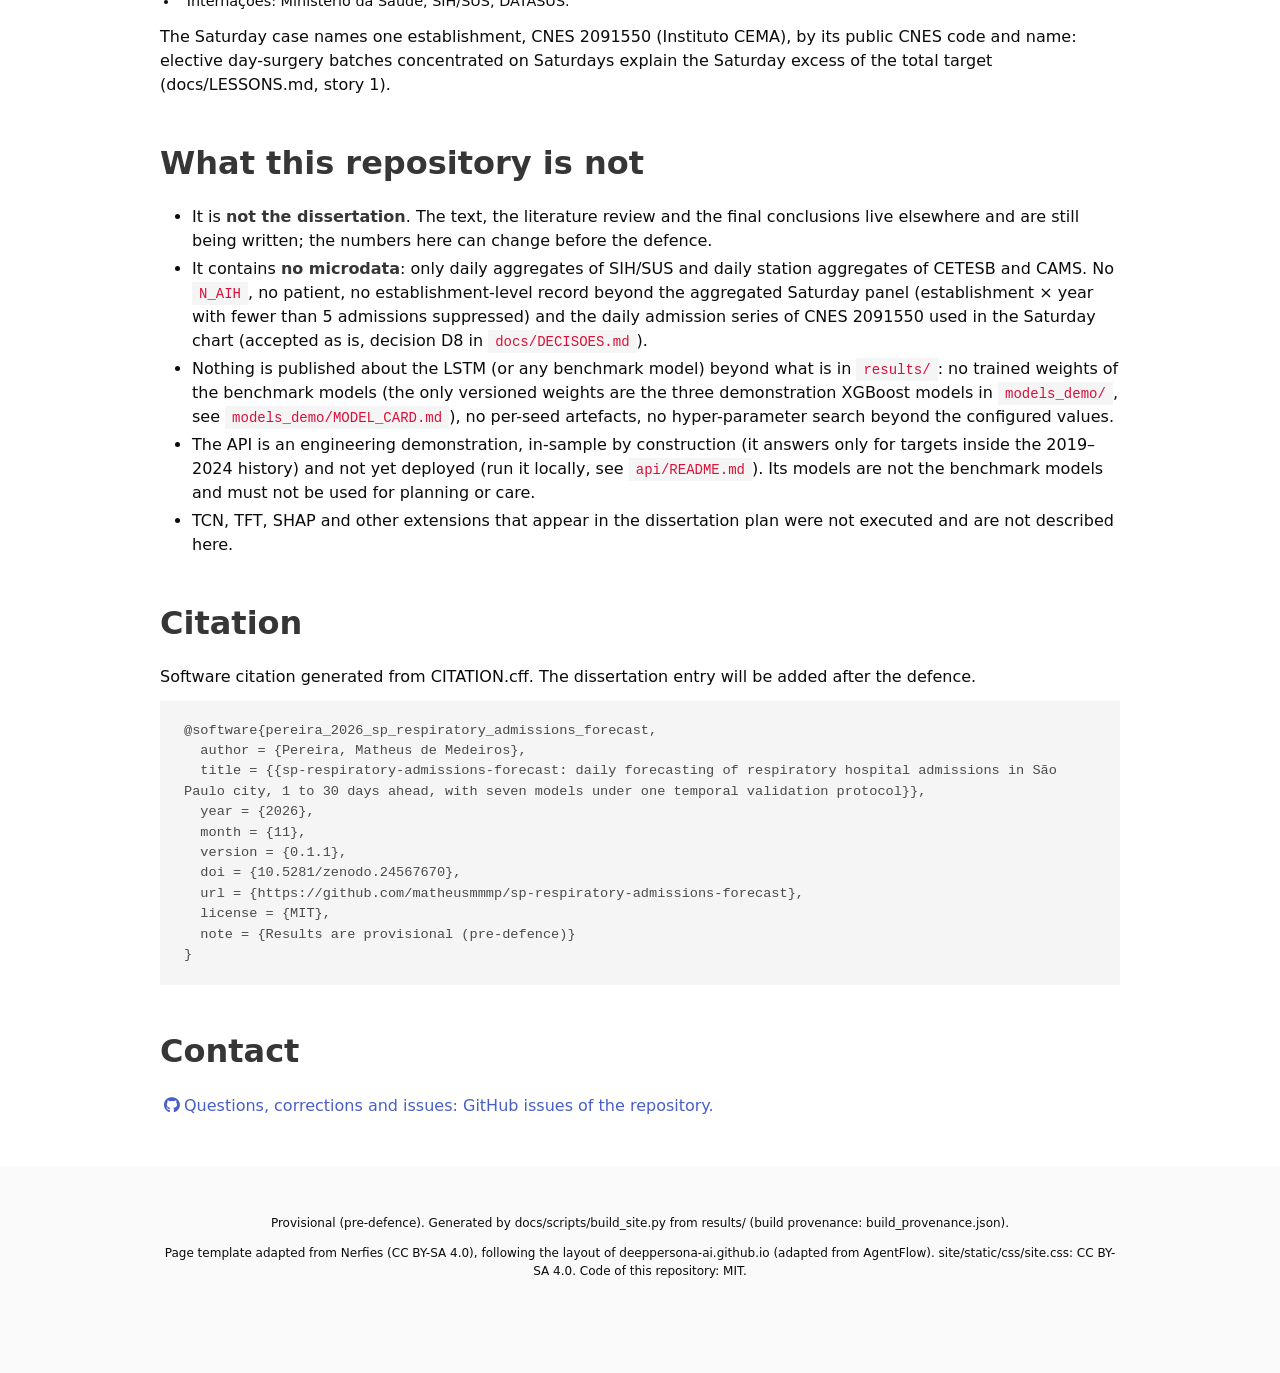
==== commit 27e4e274: "docs: DOI do Zenodo da v0.1.1 no CITATION.cff, nos READMEs, na D10 e na página Item 3 da segunda aud" ====
--- a/site/index.html
+++ b/site/index.html
@@ -304,6 +304,7 @@
   year = {2026},
   month = {11},
   version = {0.1.1},
+  doi = {10.5281/zenodo.24567670},
   url = {https://github.com/matheusmmmp/sp-respiratory-admissions-forecast},
   license = {MIT},
   note = {Results are provisional (pre-defence)}
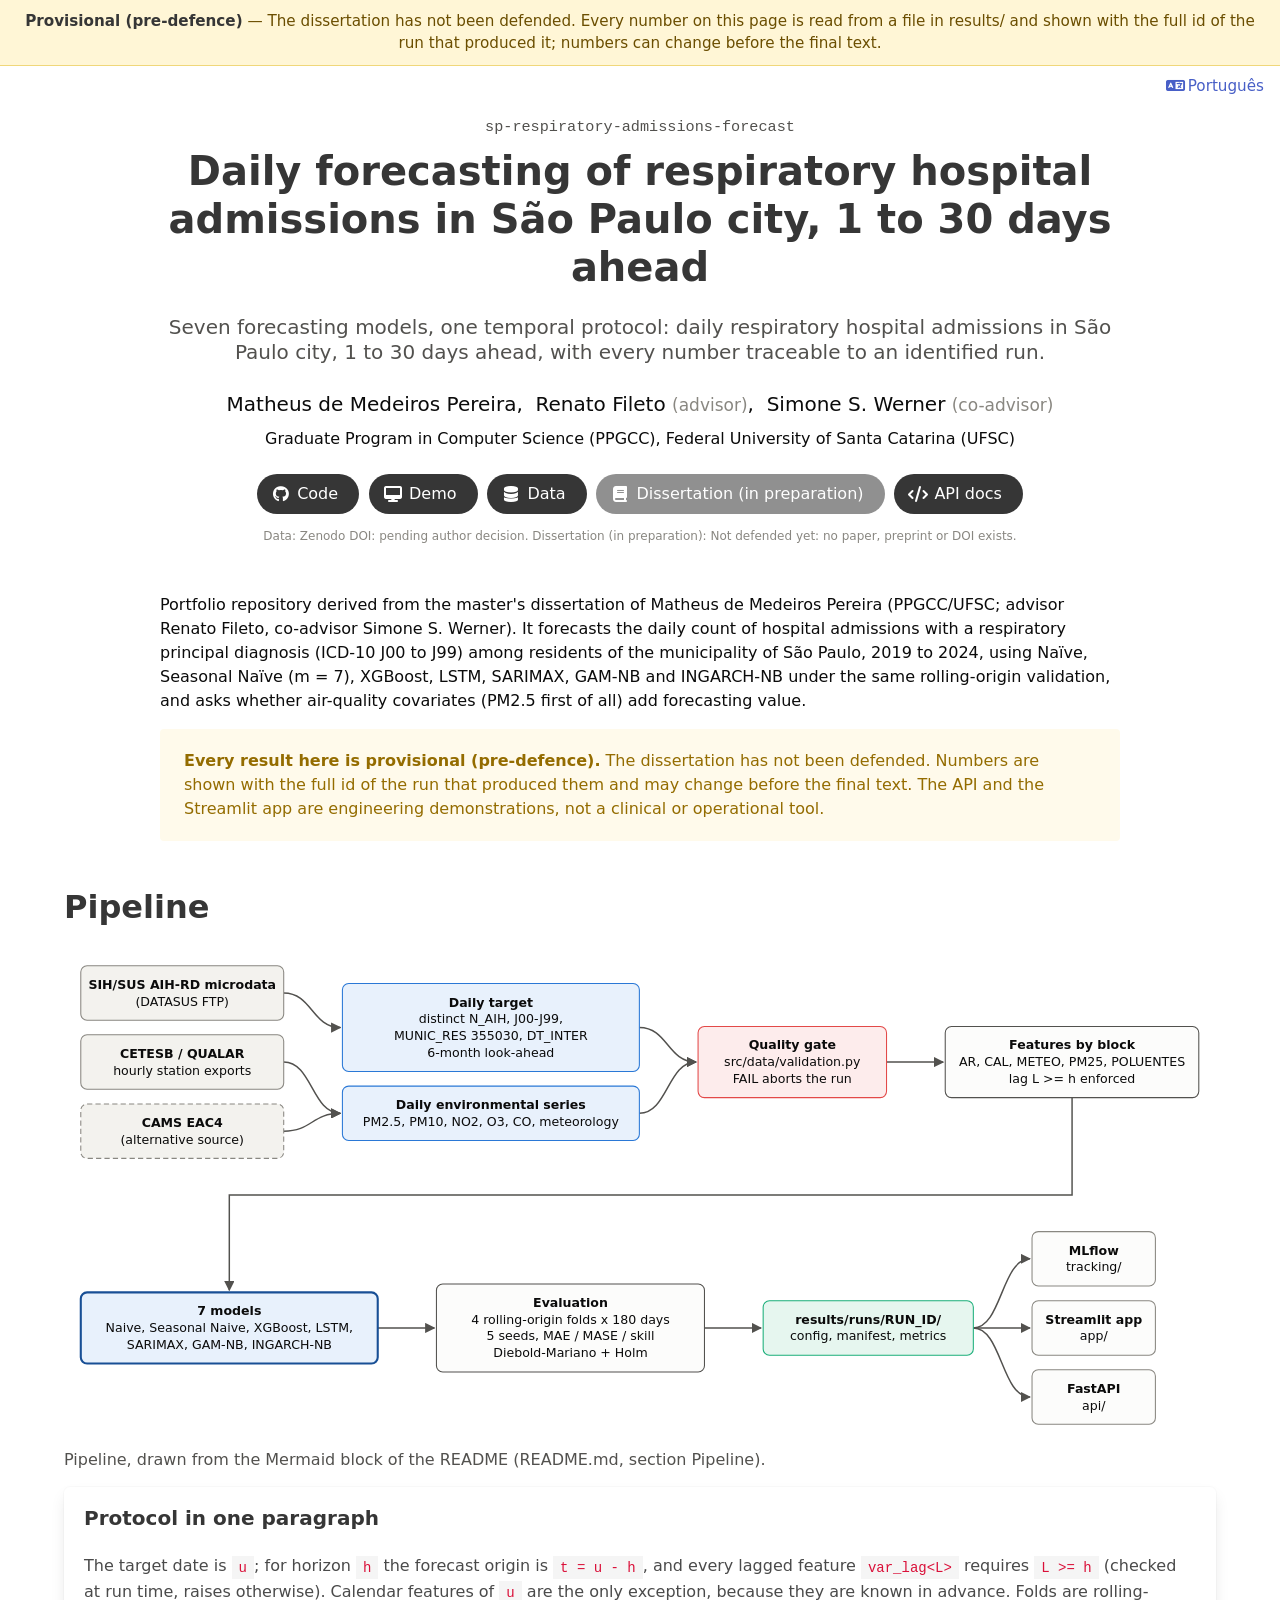
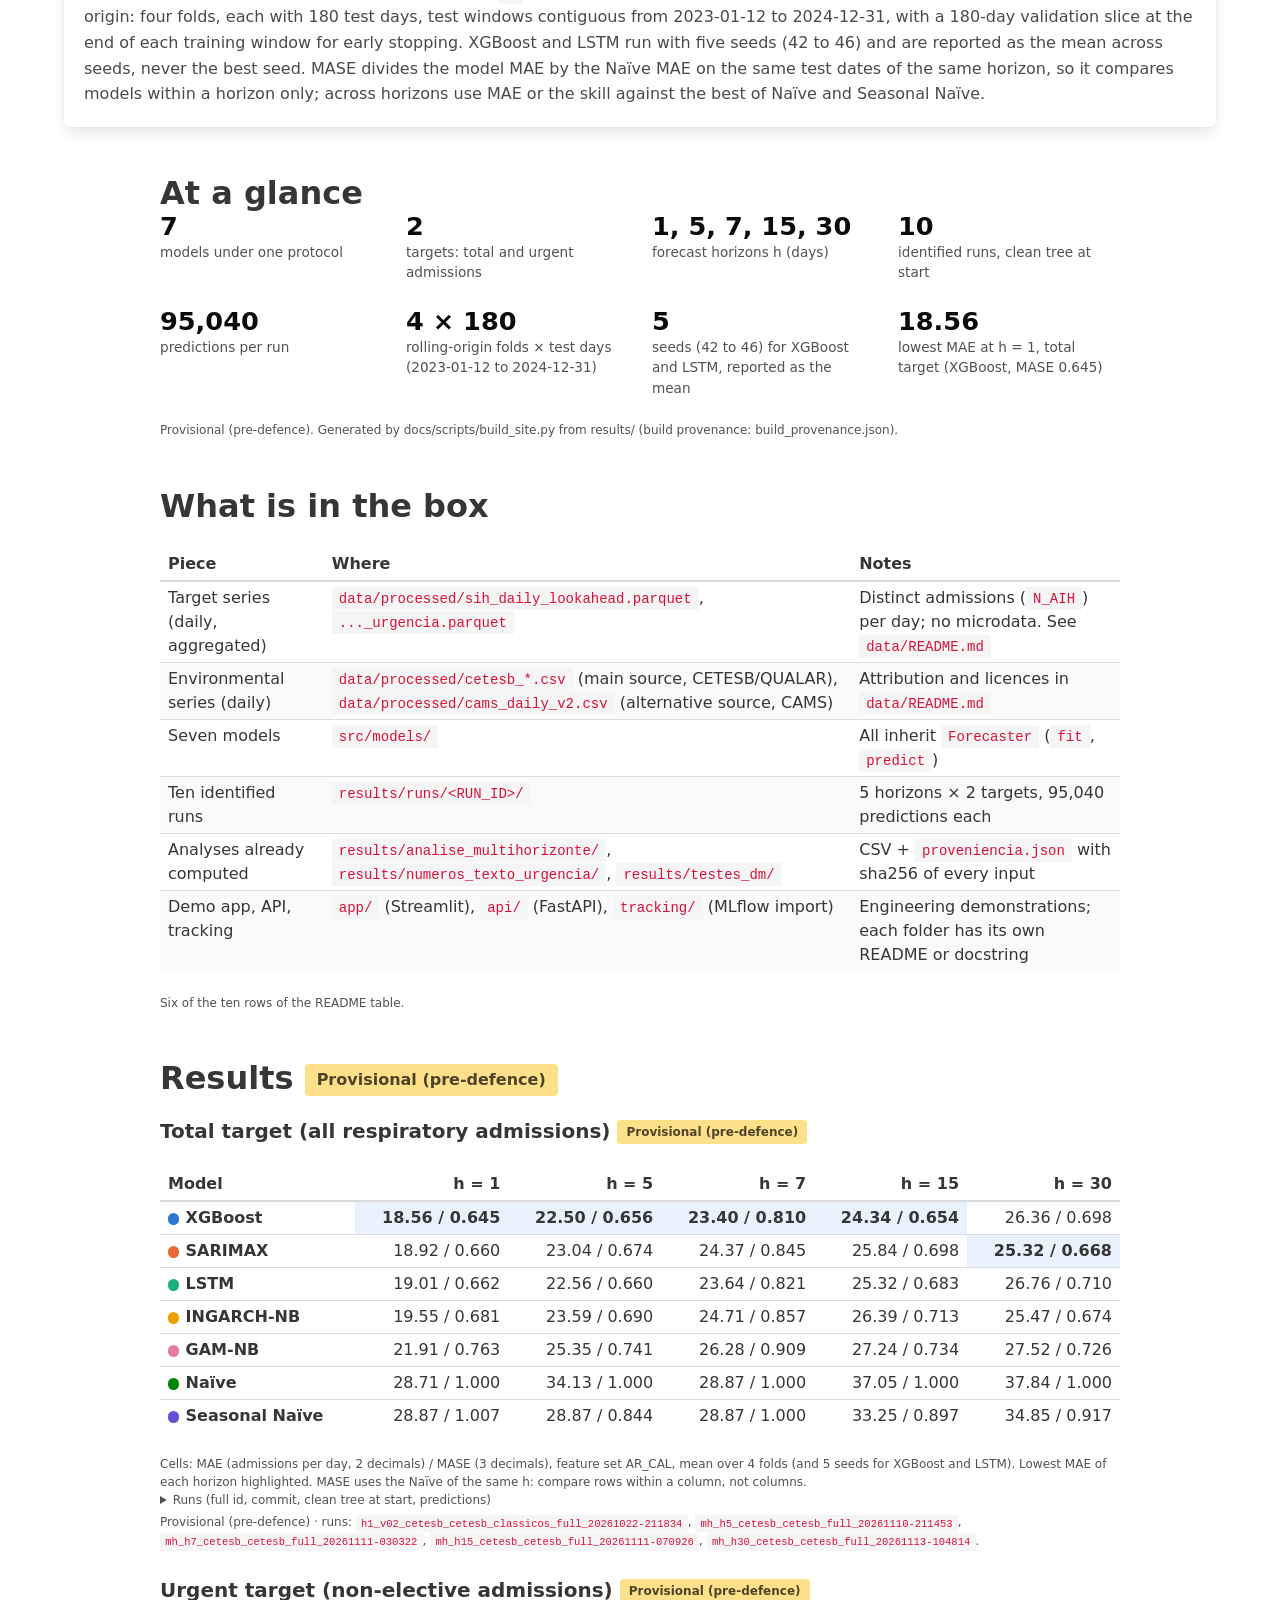
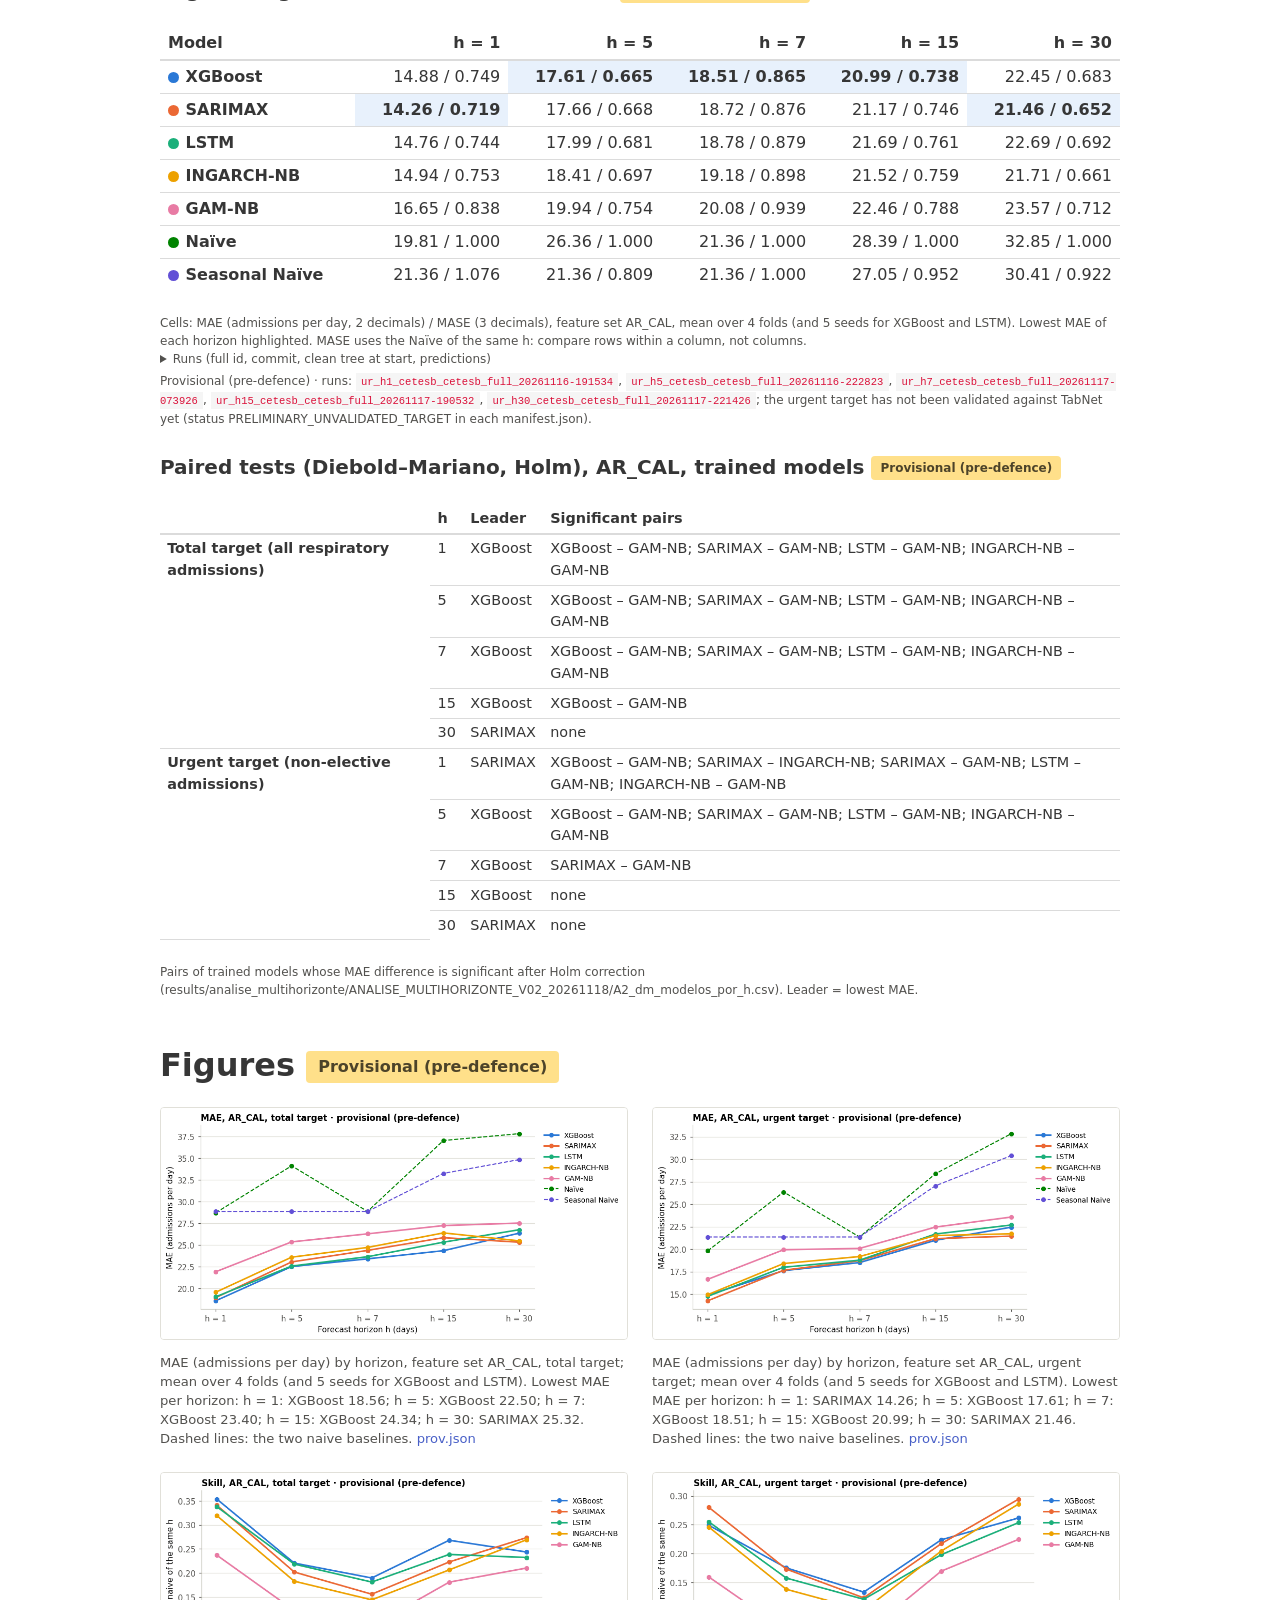
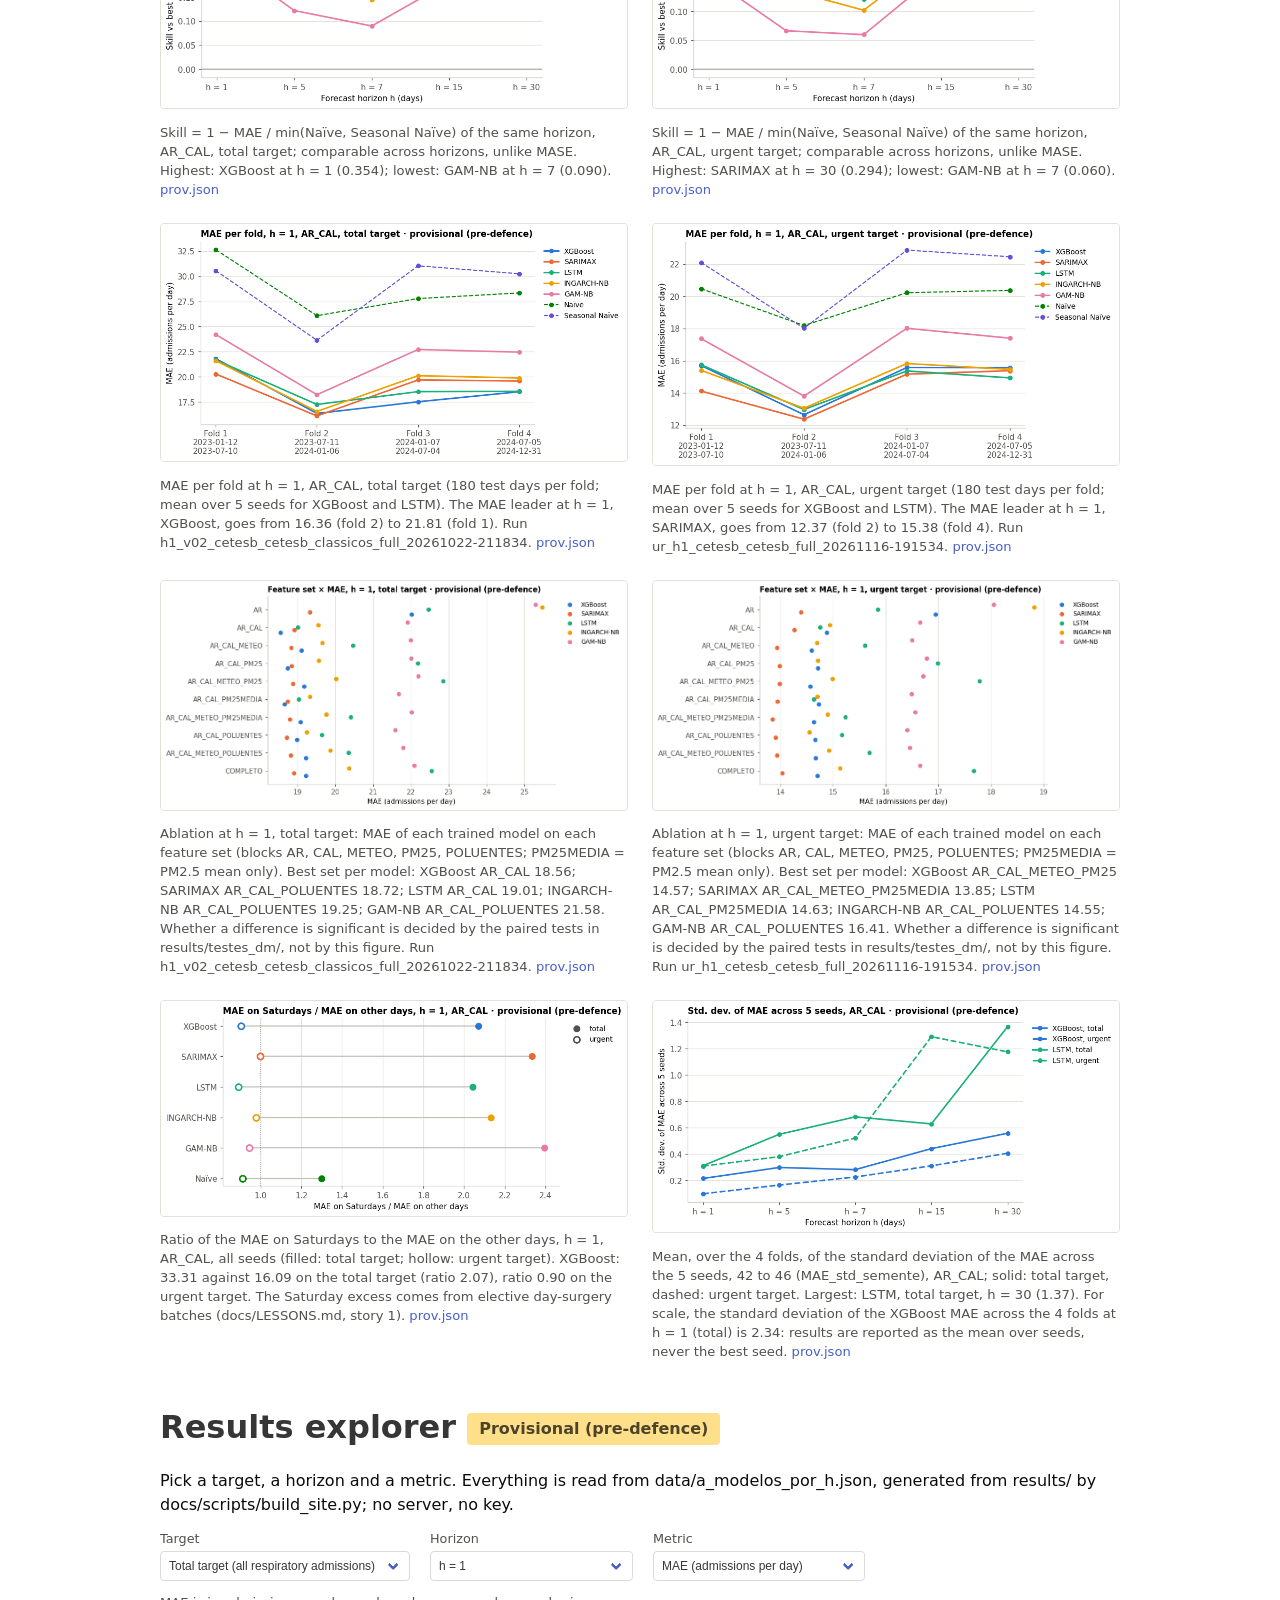
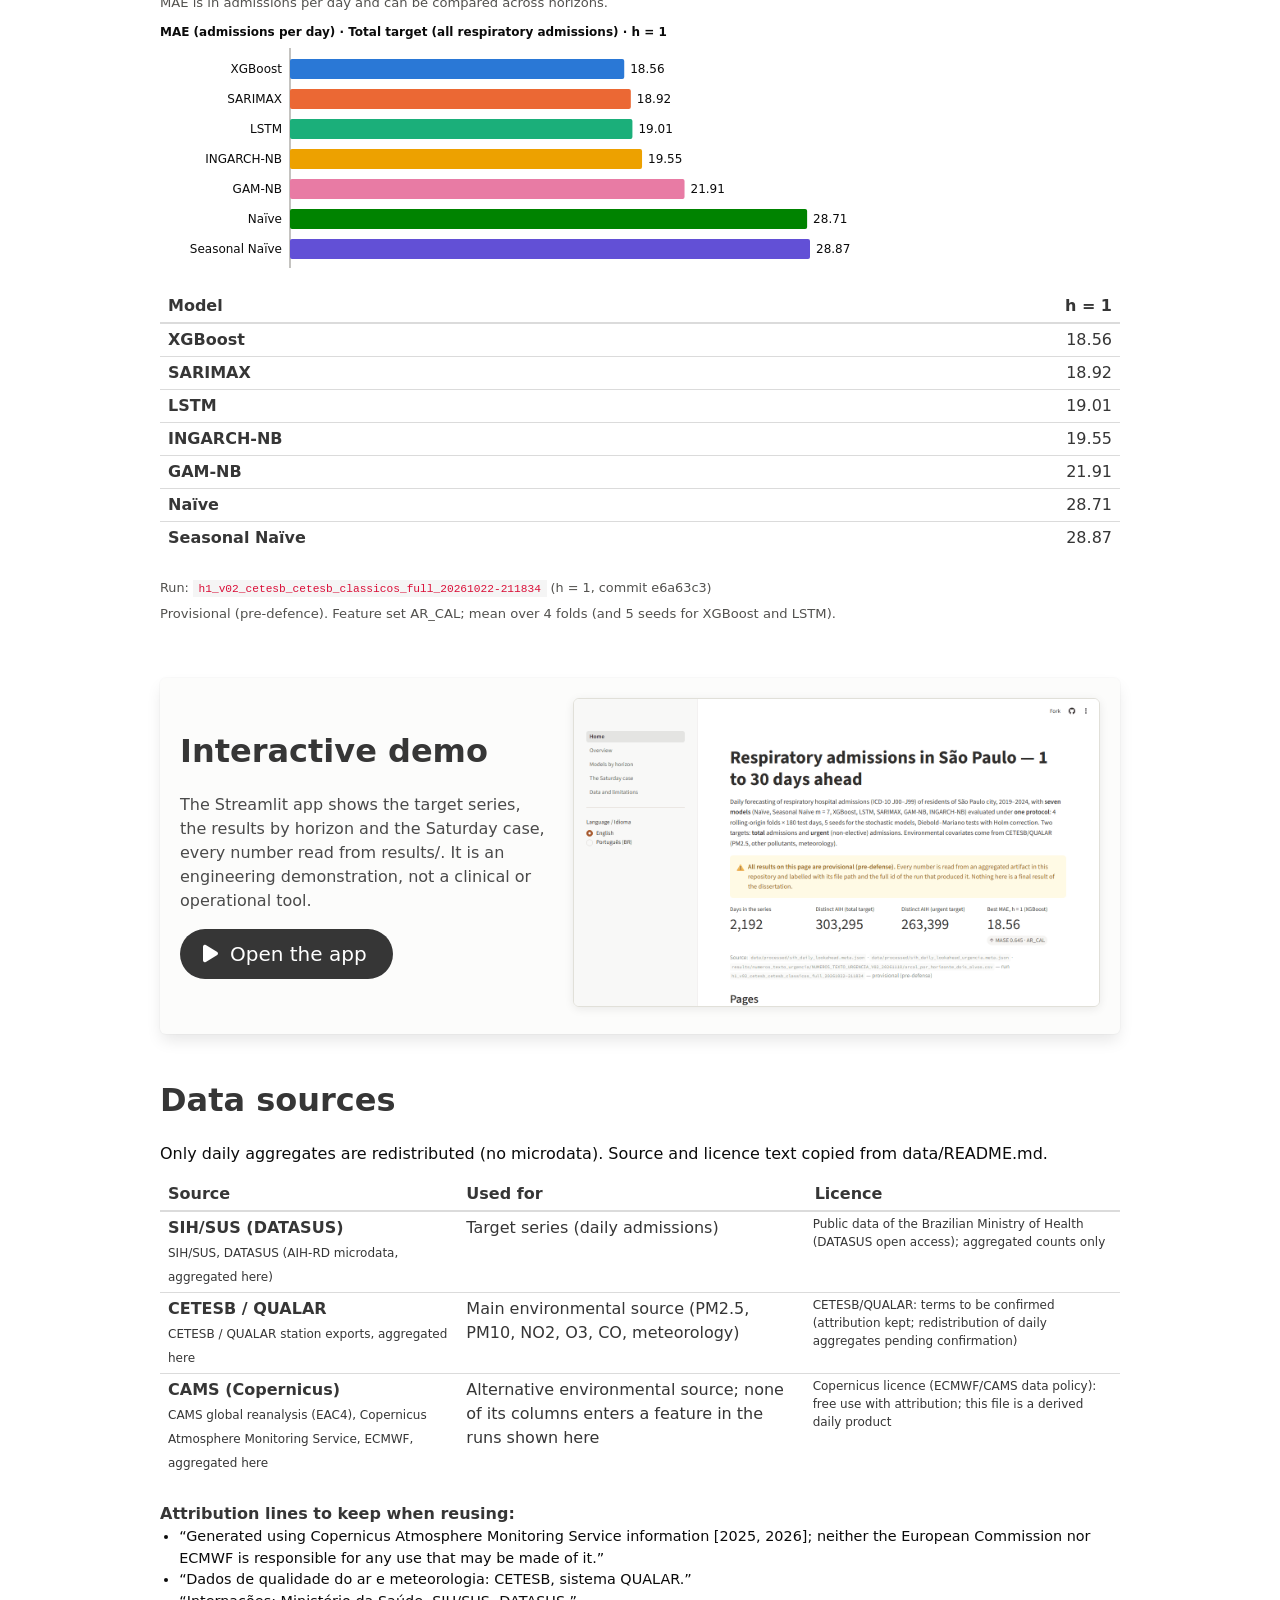
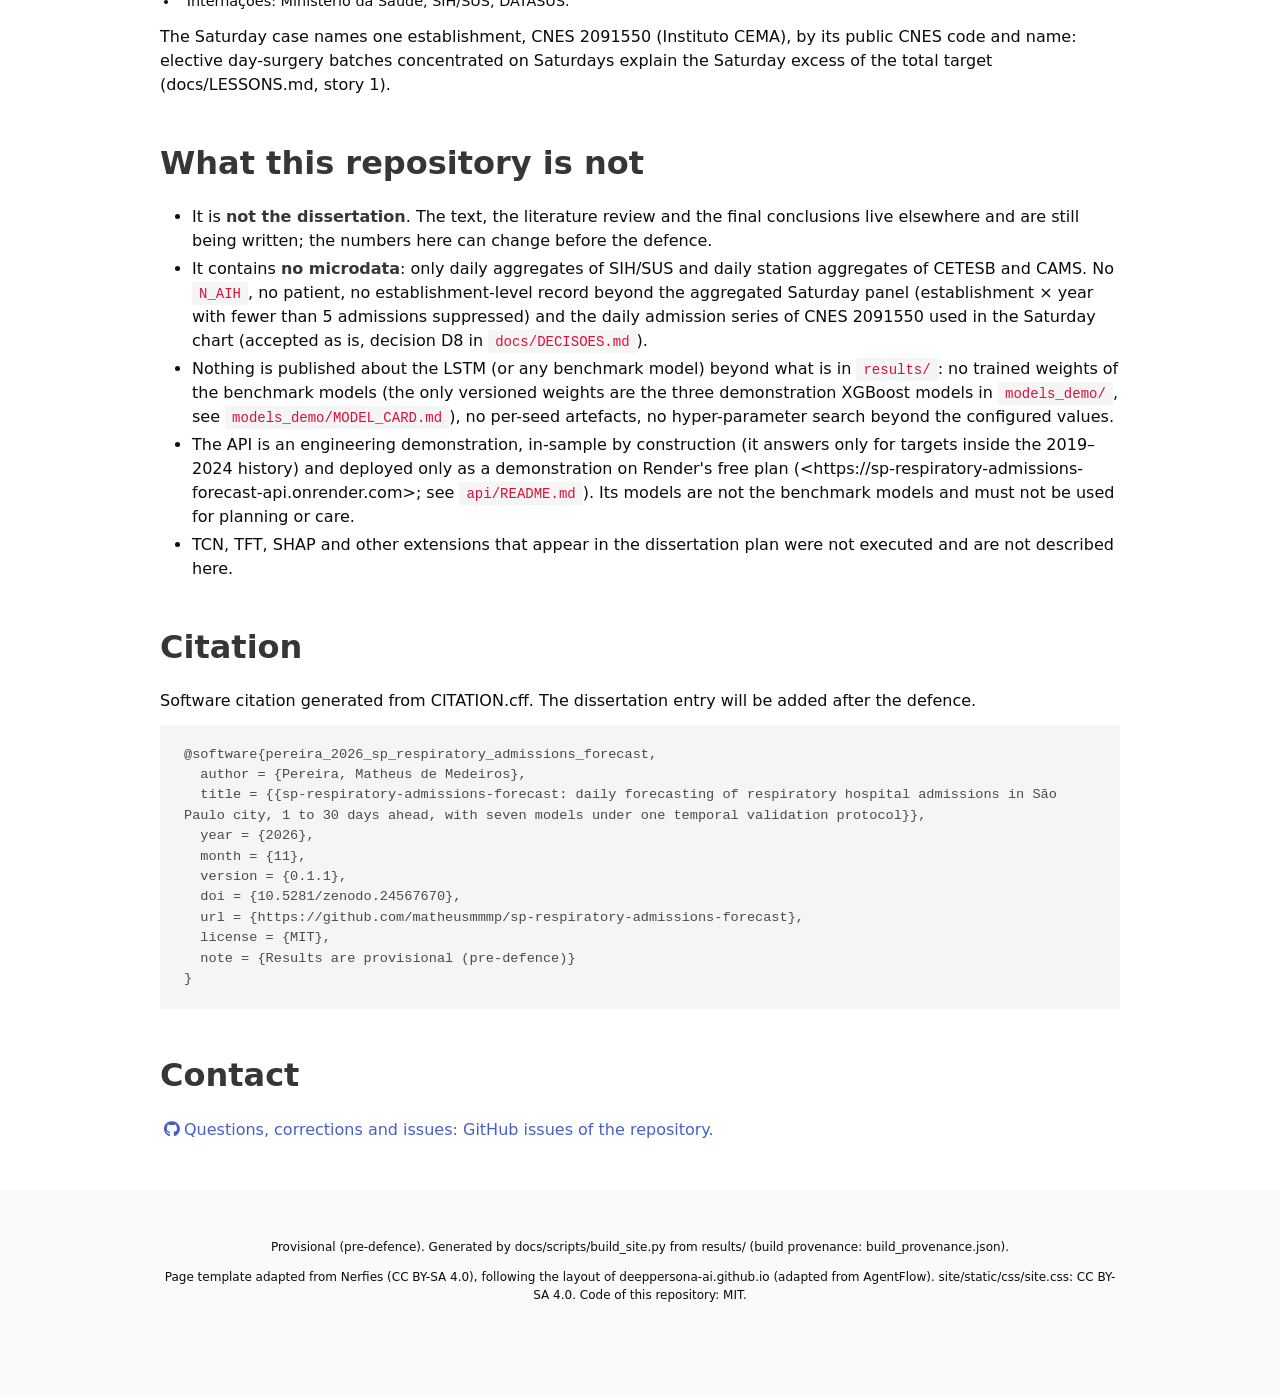
==== commit bec05763: "docs: API de demonstração publicada no Render (D14) O Hugging Face recusou criar o Space Docker: Spa" ====
--- a/site/index.html
+++ b/site/index.html
@@ -290,7 +290,7 @@
 <section class="section pt-0" id="not">
   <div class="container is-max-desktop content">
     <h2 class="title is-3">What this repository is not</h2>
-    <ul><li>It is <strong>not the dissertation</strong>. The text, the literature review and the final conclusions live elsewhere and are still being written; the numbers here can change before the defence.</li><li>It contains <strong>no microdata</strong>: only daily aggregates of SIH/SUS and daily station aggregates of CETESB and CAMS. No <code>N_AIH</code>, no patient, no establishment-level record beyond the aggregated Saturday panel (establishment × year with fewer than 5 admissions suppressed) and the daily admission series of CNES 2091550 used in the Saturday chart (accepted as is, decision D8 in <a href="https://github.com/matheusmmmp/sp-respiratory-admissions-forecast/blob/main/docs/DECISOES.md"><code>docs/DECISOES.md</code></a>).</li><li>Nothing is published about the LSTM (or any benchmark model) beyond what is in <a href="https://github.com/matheusmmmp/sp-respiratory-admissions-forecast/tree/main/results"><code>results/</code></a>: no trained weights of the benchmark models (the only versioned weights are the three demonstration XGBoost models in <a href="https://github.com/matheusmmmp/sp-respiratory-admissions-forecast/tree/main/models_demo"><code>models_demo/</code></a>, see <a href="https://github.com/matheusmmmp/sp-respiratory-admissions-forecast/blob/main/models_demo/MODEL_CARD.md"><code>models_demo/MODEL_CARD.md</code></a>), no per-seed artefacts, no hyper-parameter search beyond the configured values.</li><li>The API is an engineering demonstration, in-sample by construction (it answers only for targets inside the 2019–2024 history) and not yet deployed (run it locally, see <a href="https://github.com/matheusmmmp/sp-respiratory-admissions-forecast/blob/main/api/README.md"><code>api/README.md</code></a>). Its models are not the benchmark models and must not be used for planning or care.</li><li>TCN, TFT, SHAP and other extensions that appear in the dissertation plan were not executed and are not described here.</li></ul>
+    <ul><li>It is <strong>not the dissertation</strong>. The text, the literature review and the final conclusions live elsewhere and are still being written; the numbers here can change before the defence.</li><li>It contains <strong>no microdata</strong>: only daily aggregates of SIH/SUS and daily station aggregates of CETESB and CAMS. No <code>N_AIH</code>, no patient, no establishment-level record beyond the aggregated Saturday panel (establishment × year with fewer than 5 admissions suppressed) and the daily admission series of CNES 2091550 used in the Saturday chart (accepted as is, decision D8 in <a href="https://github.com/matheusmmmp/sp-respiratory-admissions-forecast/blob/main/docs/DECISOES.md"><code>docs/DECISOES.md</code></a>).</li><li>Nothing is published about the LSTM (or any benchmark model) beyond what is in <a href="https://github.com/matheusmmmp/sp-respiratory-admissions-forecast/tree/main/results"><code>results/</code></a>: no trained weights of the benchmark models (the only versioned weights are the three demonstration XGBoost models in <a href="https://github.com/matheusmmmp/sp-respiratory-admissions-forecast/tree/main/models_demo"><code>models_demo/</code></a>, see <a href="https://github.com/matheusmmmp/sp-respiratory-admissions-forecast/blob/main/models_demo/MODEL_CARD.md"><code>models_demo/MODEL_CARD.md</code></a>), no per-seed artefacts, no hyper-parameter search beyond the configured values.</li><li>The API is an engineering demonstration, in-sample by construction (it answers only for targets inside the 2019–2024 history) and deployed only as a demonstration on Render's free plan (&lt;https://sp-respiratory-admissions-forecast-api.onrender.com&gt;; see <a href="https://github.com/matheusmmmp/sp-respiratory-admissions-forecast/blob/main/api/README.md"><code>api/README.md</code></a>). Its models are not the benchmark models and must not be used for planning or care.</li><li>TCN, TFT, SHAP and other extensions that appear in the dissertation plan were not executed and are not described here.</li></ul>
   </div>
 </section>
 
